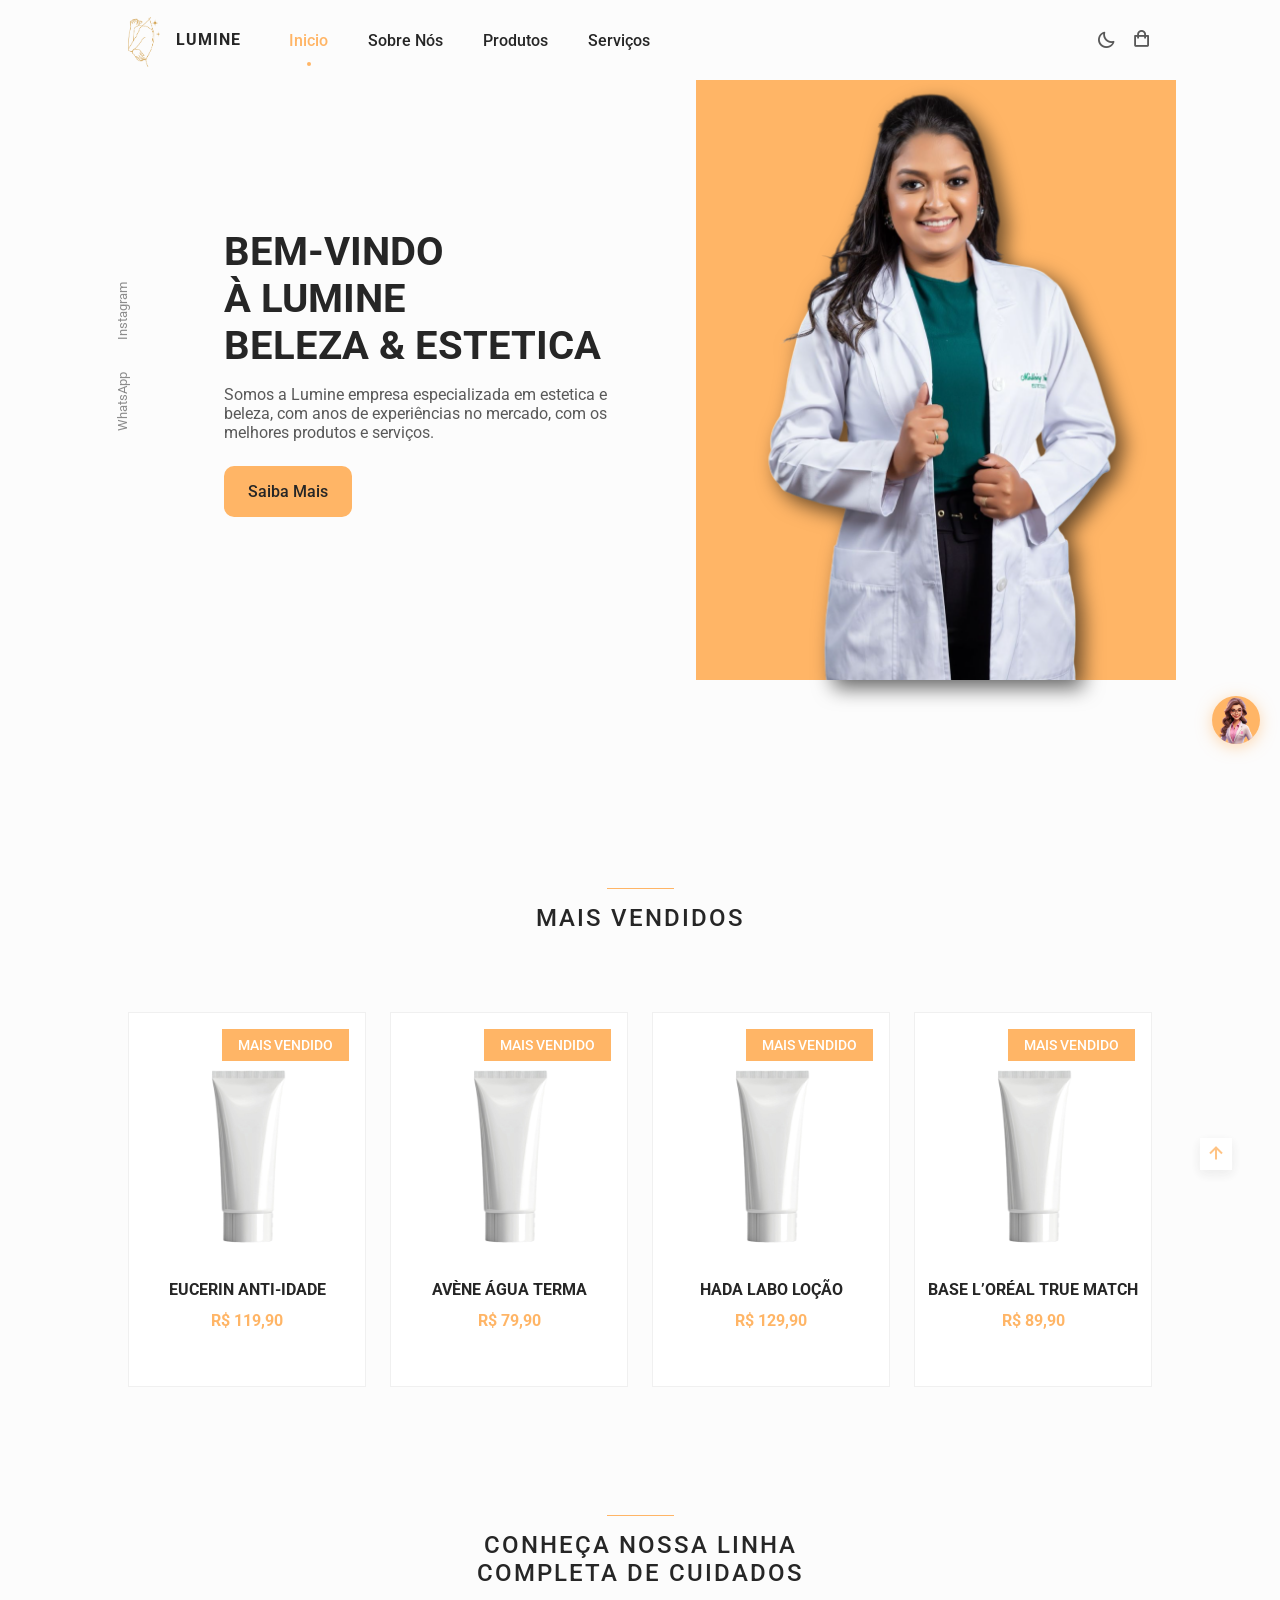
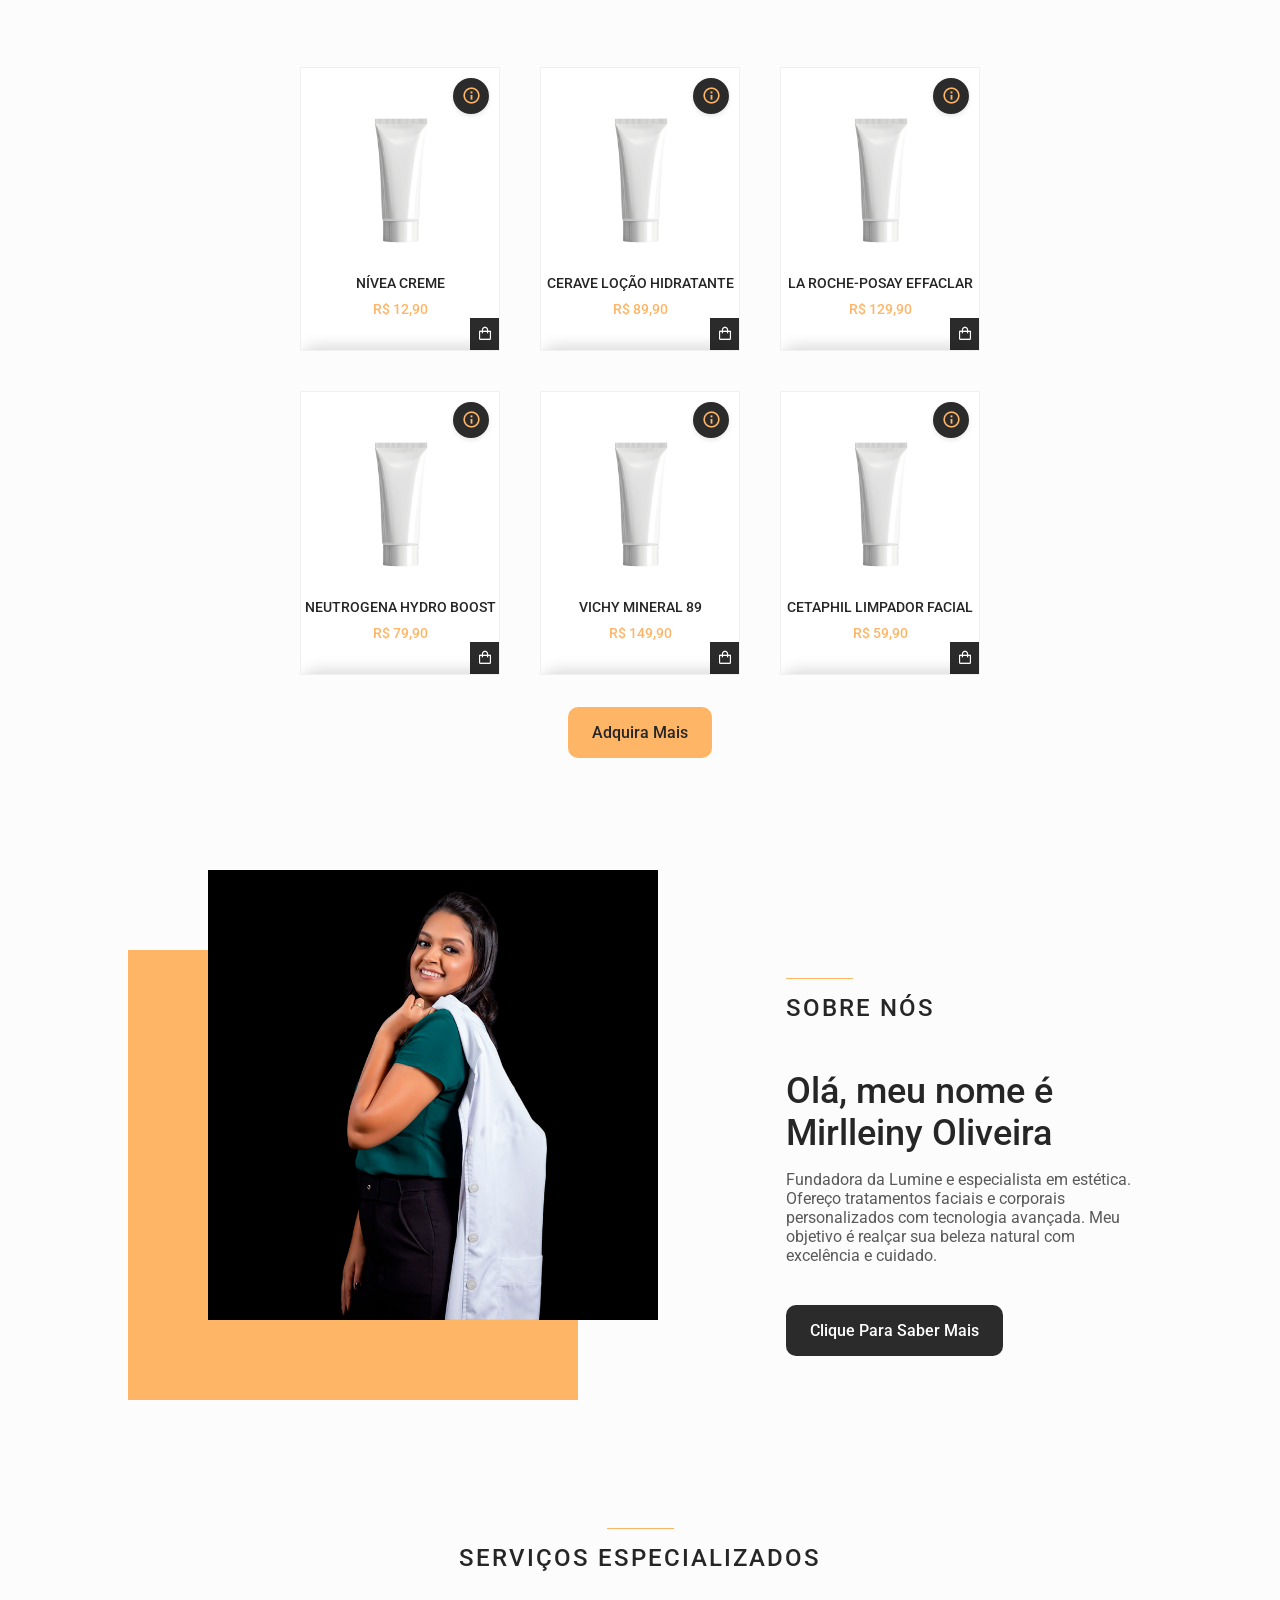
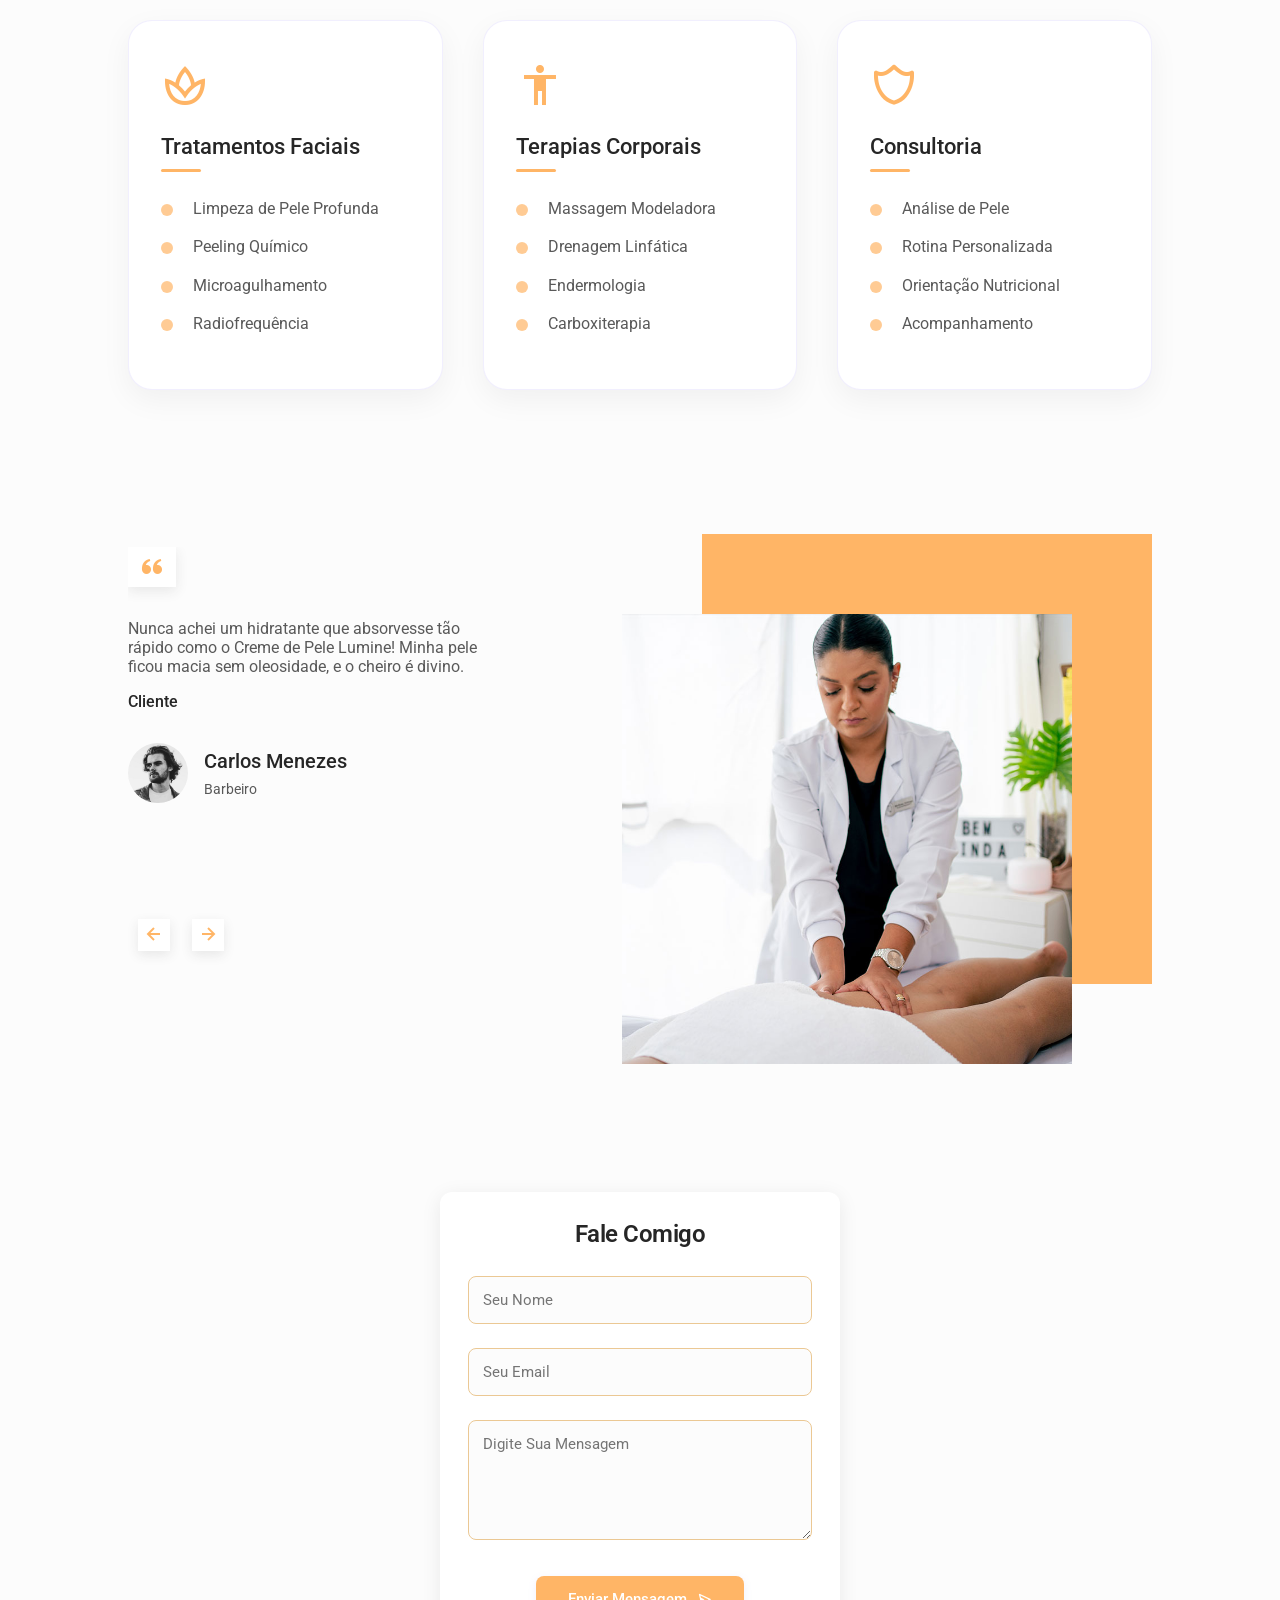
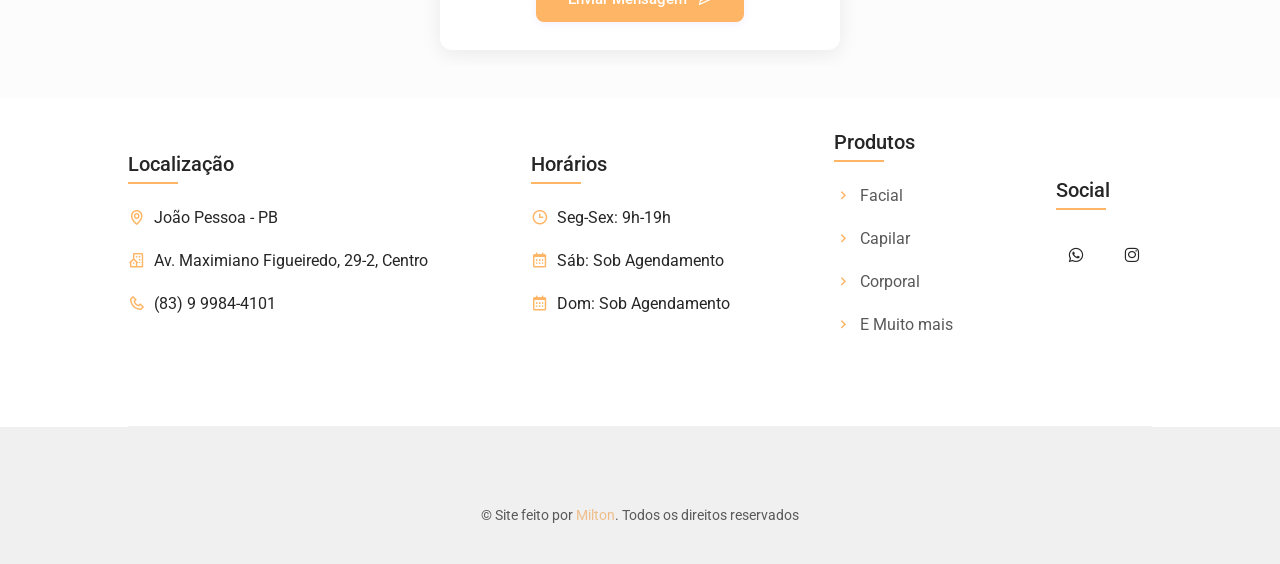
==== index.html @ 2a141986 "Adicionando a aba de serviços" ====
<!DOCTYPE html>
<html lang="pt-br">
  <head>
    <meta charset="UTF-8" />
    <meta name="viewport" content="width=device-width, initial-scale=1.0" />

    <!--=============== FAVICON ===============-->
    <link
      rel="shortcut icon"
      href="assets/img/Silhueta 03.png"
      type="image/x-icon"
    />

    <!--=============== BOXICONS ===============-->
    <link
      rel="stylesheet"
      href="https://cdn.jsdelivr.net/npm/boxicons@latest/css/boxicons.min.css"
    />

    <!--=============== SWIPER CSS ===============-->
    <link rel="stylesheet" href="assets/css/swiper-bundle.min.css" />

    <!--=============== CSS ===============-->
    <link rel="stylesheet" href="assets/css/styles.css" />

    <!-- Rodape -->
    <link rel="stylesheet" href="assets/css/rodape.css" />
    <link rel="shortcut icon" href="assets/img/Silhueta png 01.png" type="image/x-icon">

    <title>Lumine</title>
  </head>
  <body>
    <style>
      /* Estilo inicial para as seções - invisíveis */
      .section-fade {
        opacity: 0;
        transform: translateY(20px);
        transition: opacity 0.6s ease-out, transform 0.6s ease-out;
      }

      /* Classe que será adicionada quando a seção estiver visível */
      .section-visible {
        opacity: 1;
        transform: translateY(0);
      }
      /* Aumentando a imagem da nav bar */
      .nav__logo {
        display: flex;
        align-items: center;
        position: relative;
        z-index: 1;
      }

      .nav__logo-icon {
        height: 120%; /* Aumenta a altura relativa ao container */
        width: auto;
        max-height: 50px; /* Limite máximo */
        transition: all 0.3s ease;
        margin-right: 8px;
        transform: translateY(2px); /* Ajuste fino vertical */
      }

      /* Opcional: Efeito hover suave */
      .nav__logo:hover .nav__logo-icon {
        transform: translateY(2px) scale(1.1);
      }
    </style>
    <!--==================== HEADER ====================-->
    <header class="header" id="header">
      <nav class="nav container">
        <a href="index.html" class="nav__logo">
          <img
            src="./assets/img/Silhueta png 01.png"
            alt="Lumine"
            class="nav__logo-icon"
            onerror="this.style.display='none'"
          />
          <span>Lumine</span>
        </a>

        <div class="nav__menu" id="nav-menu">
          <ul class="nav__list">
            <li class="nav__item">
              <a href="#home" class="nav__link active-link">Inicio</a>
            </li>
            <li class="nav__item">
              <a href="#sobre" class="nav__link">Sobre Nós</a>
            </li>
            <li class="nav__item">
              <a href="produtos.html" class="nav__link">Produtos</a>
            </li>
            <li class="nav__item">
              <a href="servicos.html" class="nav__link">Serviços</a>
            </li>
          </ul>

          <div class="nav__close" id="nav-close">
            <i class="bx bx-x"></i>
          </div>
        </div>

        <div class="nav__btns">
          <!-- Theme change button -->
          <i class="bx bx-moon change-theme" id="theme-button"></i>

          <div class="nav__shop" id="cart-shop">
            <i class="bx bx-shopping-bag"></i>
          </div>

          <div class="nav__toggle" id="nav-toggle">
            <i class="bx bx-grid-alt"></i>
          </div>
        </div>
      </nav>
    </header>

    <!--==================== CART ====================-->
    <div class="cart" id="cart">
      <i class="bx bx-x cart__close" id="cart-close"></i>

      <h2 class="cart__title-center">Minha Sacola</h2>

      <div class="cart__container">
        <article class="cart__card">
          <div class="cart__box">
            <img src="assets/img/featured1.png" alt="" class="cart__img" />
          </div>

          <div class="cart__details">
            <h3 class="cart__title">Jazzmaster</h3>
            <span class="cart__price">R$ 1050</span>

            <div class="cart__amount">
              <div class="cart__amount-content">
                <span class="cart__amount-box">
                  <i class="bx bx-minus"></i>
                </span>

                <span class="cart__amount-number">1</span>

                <span class="cart__amount-box">
                  <i class="bx bx-plus"></i>
                </span>
              </div>

              <i class="bx bx-trash-alt cart__amount-trash"></i>
            </div>
          </div>
        </article>

        <article class="cart__card">
          <div class="cart__box">
            <img src="assets/img/featured3.png" alt="" class="cart__img" />
          </div>

          <div class="cart__details">
            <h3 class="cart__title">Rose Gold</h3>
            <span class="cart__price">R$ 850</span>

            <div class="cart__amount">
              <div class="cart__amount-content">
                <span class="cart__amount-box">
                  <i class="bx bx-minus"></i>
                </span>

                <span class="cart__amount-number">1</span>

                <span class="cart__amount-box">
                  <i class="bx bx-plus"></i>
                </span>
              </div>

              <i class="bx bx-trash-alt cart__amount-trash"></i>
            </div>
          </div>
        </article>

        <article class="cart__card">
          <div class="cart__box">
            <img src="assets/img/new1.png" alt="" class="cart__img" />
          </div>

          <div class="cart__details">
            <h3 class="cart__title">Longines Rose</h3>
            <span class="cart__price">R$ 980</span>

            <div class="cart__amount">
              <div class="cart__amount-content">
                <span class="cart__amount-box">
                  <i class="bx bx-minus"></i>
                </span>

                <span class="cart__amount-number">1</span>

                <span class="cart__amount-box">
                  <i class="bx bx-plus"></i>
                </span>
              </div>

              <i class="bx bx-trash-alt cart__amount-trash"></i>
            </div>
          </div>
        </article>
      </div>

      <div class="cart__prices">
        <span class="cart__prices-item">3 items</span>
        <span class="cart__prices-total">R$ 2880</span>
      </div>
    </div>

    <!--==================== MAIN ====================-->
    <main class="main">
      <!--==================== HOME ====================-->
      <section class="home section-fade" id="home">
        <div class="home__container container grid">
          <div class="home__img-bg">
            <img
              src="assets/img/Mirlleiny foto 01.png"
              alt=""
              class="home__img"
            />
          </div>

          <div class="home__social">
            <a
              href="https://www.facebook.com/"
              target="_blank"
              class="home__social-link"
            >
            </a>
            <a
              href="https://wa.me/5583999844101"
              target="_blank"
              class="home__social-link"
            >
              WhatsApp
            </a>
            <a
              href="https://www.instagram.com/_luminebe/"
              target="_blank"
              class="home__social-link"
            >
              Instagram
            </a>
          </div>

          <div class="home__data section-fade">
            <h1 class="home__title">
              BEM-VINDO <br />À LUMINE<br />BELEZA & ESTETICA
            </h1>
            <p class="home__description">
              Somos a Lumine empresa especializada em estetica e beleza, com
              anos de experiências no mercado, com os melhores produtos e
              serviços.
            </p>

            <div class="home__btns">
              <a href="sobre.html" class="button button--gray button--small">
                Saiba Mais
              </a>

              <!-- <button class="button home__button">ADD TO CART</button> -->
            </div>
          </div>
        </div>
      </section>

      <!--==================== FEATURED ====================-->
      <section class="new section container section-fade">
        <h2 class="section__title">Mais Vendidos <br /></h2>

        <div class="new__container">
          <div class="swiper new-swiper">
            <div class="swiper-wrapper">
              <article class="new__card swiper-slide">
                <span class="new__tag">Mais Vendido</span>

                <img src="assets/img/embalagem_1.png" alt="" class="new__img" />

                <div class="new__data">
                  <h3 class="new__title">Eucerin Anti-Idade</h3>
                  <span class="new__price">R$ 119,90</span>
                </div>

                <button class="button new__button">ADD À SACOLA</button>
              </article>

              <article class="new__card swiper-slide">
                <span class="new__tag">Mais Vendido</span>

                <img src="assets/img/embalagem_1.png" alt="" class="new__img" />

                <div class="new__data">
                  <h3 class="new__title">Avène Água Terma</h3>
                  <span class="new__price">R$ 79,90</span>
                </div>

                <button class="button new__button">ADD À SACOLA</button>
              </article>

              <article class="new__card swiper-slide">
                <span class="new__tag">Mais Vendido</span>

                <img src="assets/img/embalagem_1.png" alt="" class="new__img" />

                <div class="new__data">
                  <h3 class="new__title">Hada Labo Loção</h3>
                  <span class="new__price">R$ 129,90</span>
                </div>
                 
                <button class="button new__button">ADD À SACOLA</button>
              </article>

              <article class="new__card swiper-slide">
                <span class="new__tag">Mais Vendido</span>

                <img src="assets/img/embalagem_1.png" alt="" class="new__img" />

                <div class="new__data">
                  <h3 class="new__title">Base L’Oréal True Match</h3>
                  <span class="new__price">R$ 89,90</span>
                </div>

                <button class="button new__button">ADD À SACOLA</button>
              </article>

              <article class="new__card swiper-slide">
                <span class="new__tag">Mais Vendido</span>

                <img src="assets/img/embalagem_1.png" alt="" class="new__img" />

                <div class="new__data">
                  <h3 class="new__title">Batom MAC Matte Lipstick</h3>
                  <span class="new__price">R$ 129,90</span>
                </div>

                <button class="button new__button">ADD À SACOLA</button>
              </article>
            </div>
          </div>
        </div>
      </section>

      <!--==================== PRODUCTS ====================-->
      <section class="products section container" id="products">
        <h2 class="section__title section-fade">
          Conheça Nossa Linha <br />Completa de Cuidados
        </h2>

        <div class="products__container grid">
          <article class="products__card section-fade">
            <img
              src="assets/img/embalagem_1.png"
              alt=""
              class="products__img"
            />

            <h3 class="products__title">Nívea Creme</h3>
            <span class="products__price">R$ 12,90</span>

            <button class="products__button">
              <i class="bx bx-shopping-bag"></i>
            </button>
            <!-- Botão de Informações -->
            <button class="info-button" aria-label="Informações do produto">
              <i class="bx bx-info-circle"></i>
            </button>
            <div class="product-info">
              <p>
                <span class="composicao">COMPOSIÇÃO:</span> <br />
                Mix de preobióticos, Ácido hialurônico
              </p>
            </div>
            <!-- Fim Botão de informação -->
          </article>

          <article class="products__card section-fade">
            <img
              src="assets/img/embalagem_1.png"
              alt=""
              class="products__img"
            />

            <h3 class="products__title">CeraVe Loção Hidratante</h3>
            <span class="products__price">R$ 89,90</span>

            <button class="products__button">
              <i class="bx bx-shopping-bag"></i>
            </button>
            <!-- Botão de Informações -->
            <button class="info-button" aria-label="Informações do produto">
              <i class="bx bx-info-circle"></i>
            </button>
            <div class="product-info">
              <p>
                <span class="composicao">COMPOSIÇÃO:</span> <br />
                Mix de preobióticos, Ácido hialurônico
              </p>
            </div>
            <!-- Fim Botão de informação -->
          </article>

          <article class="products__card section-fade">
            <img
              src="assets/img/embalagem_1.png"
              alt=""
              class="products__img"
            />

            <h3 class="products__title">La Roche-Posay Effaclar</h3>
            <span class="products__price"> R$ 129,90</span>

            <button class="products__button">
              <i class="bx bx-shopping-bag"></i>
            </button>
            <!-- Botão de Informações -->
            <button class="info-button" aria-label="Informações do produto">
              <i class="bx bx-info-circle"></i>
            </button>
            <div class="product-info">
              <p>
                <span class="composicao">COMPOSIÇÃO:</span> <br />
                Mix de preobióticos, Ácido hialurônico
              </p>
            </div>
            <!-- Fim Botão de informação -->
          </article>

          <article class="products__card section-fade">
            <img
              src="assets/img/embalagem_1.png"
              alt=""
              class="products__img"
            />

            <h3 class="products__title">Neutrogena Hydro Boost</h3>
            <span class="products__price"> R$ 79,90</span>

            <button class="products__button">
              <i class="bx bx-shopping-bag"></i>
            </button>
            <!-- Botão de Informações -->
            <button class="info-button" aria-label="Informações do produto">
              <i class="bx bx-info-circle"></i>
            </button>
            <div class="product-info">
             <p>
                <span class="composicao">COMPOSIÇÃO:</span> <br />
                Mix de preobióticos, Ácido hialurônico
              </p>
            </div>
            <!-- Fim Botão de informação -->
          </article>

          <article class="products__card section-fade">
            <img
              src="assets/img/embalagem_1.png"
              alt=""
              class="products__img"
            />

            <h3 class="products__title">Vichy Mineral 89</h3>
            <span class="products__price">R$ 149,90</span>

            <button class="products__button">
              <i class="bx bx-shopping-bag"></i>
            </button>
            <!-- Botão de Informações -->
            <button class="info-button" aria-label="Informações do produto">
              <i class="bx bx-info-circle"></i>
            </button>
            <div class="product-info">
              <p>
                <span class="composicao">COMPOSIÇÃO:</span> <br />
                Mix de preobióticos, Ácido hialurônico
              </p>
            </div>
            <!-- Fim Botão de informação -->
          </article>

          <article class="products__card section-fade">
            <img
              src="assets/img/embalagem_1.png"
              alt=""
              class="products__img"
            />

            <h3 class="products__title">Cetaphil Limpador Facial</h3>
            <span class="products__price">R$ 59,90</span>

            <button class="products__button">
              <i class="bx bx-shopping-bag"></i>
            </button>
            <!-- Botão de Informações -->
            <button class="info-button" aria-label="Informações do produto">
              <i class="bx bx-info-circle"></i>
            </button>
            <div class="product-info">
              <p>
                <span class="composicao">COMPOSIÇÃO:</span> <br />
                Mix de preobióticos, Ácido hialurônico
              </p>
            </div>
            <!-- Fim Botão de informação -->
          </article>
        </div>
        <div class="compra_mais section-fade">
          <a href="produtos.html" class="button button--gray button--small">
            Adquira Mais
          </a>

          <!-- <button class="button home__button">ADD TO CART</button> -->
        </div>
      </section>
      <!--==================== STORY ====================-->
      <section class="story section container" id="sobre">
        <div class="story__container grid">
          <div class="story__data">
            <h2 class="section__title story__section-title section-fade">
              Sobre Nós
            </h2>

            <h1 class="story__title section-fade">
              Olá, meu nome é<br />
              Mirlleiny Oliveira
            </h1>

            <p class="story__description section-fade">
              Fundadora da Lumine e especialista em estética. Ofereço
              tratamentos faciais e corporais personalizados com tecnologia
              avançada. Meu objetivo é realçar sua beleza natural com excelência
              e cuidado.
            </p>

            <a href="sobre.html" class="button button--small section-fade"
              >Clique Para Saber Mais</a
            >
          </div>

          <div class="story__images section-fade">
            <img src="assets/img/Mir-foto3.jpg" alt="" class="story__img" />
            <div class="story__square"></div>
          </div>
        </div>
      </section>

      <!--==================== SERVIÇOS ====================-->
      <section class="services section container" id="new">
        <h2 class="section__title section-fade">Serviços Especializados</h2>

        <div class="services__container grid">
          <article class="services__card section-fade">
            <i class="bx bx-spa services__icon"></i>
            <h3 class="services__title">Tratamentos Faciais</h3>
            <ul class="services__list">
              <li>Limpeza de Pele Profunda</li>
              <li>Peeling Químico</li>
              <li>Microagulhamento</li>
              <li>Radiofrequência</li>
            </ul>
          </article>

          <article class="services__card section-fade">
            <i class="bx bx-body services__icon"></i>
            <h3 class="services__title">Terapias Corporais</h3>
            <ul class="services__list">
              <li>Massagem Modeladora</li>
              <li>Drenagem Linfática</li>
              <li>Endermologia</li>
              <li>Carboxiterapia</li>
            </ul>
          </article>

          <article class="services__card section-fade">
            <i class="bx bx-shield-alt-2 services__icon"></i>
            <h3 class="services__title">Consultoria</h3>
            <ul class="services__list">
              <li>Análise de Pele</li>
              <li>Rotina Personalizada</li>
              <li>Orientação Nutricional</li>
              <li>Acompanhamento</li>
            </ul>
          </article>
        </div>
      </section>

      <!--==================== TESTIMONIAL ====================-->
      <section class="testimonial section container">
        <div class="testimonial__container grid">
          <div class="swiper testimonial-swiper">
            <div class="swiper-wrapper">
              <div class="testimonial__card swiper-slide">
                <div class="testimonial__quote">
                  <i class="bx bxs-quote-alt-left section-fade"></i>
                </div>
                <p class="testimonial__description section-fade">
                  Nunca achei um hidratante que absorvesse tão rápido como o
                  Creme de Pele Lumine! Minha pele ficou macia sem oleosidade, e
                  o cheiro é divino.
                </p>
                <h3 class="testimonial__date section-fade">Cliente</h3>

                <div class="testimonial__perfil section-fade">
                  <img
                    src="assets/img/testimonial1.jpg"
                    alt=""
                    class="testimonial__perfil-img"
                  />

                  <div class="testimonial__perfil-data section-fade">
                    <span class="testimonial__perfil-name">Carlos Menezes</span>
                    <span class="testimonial__perfil-detail">Barbeiro</span>
                  </div>
                </div>
              </div>

              <div class="testimonial__card swiper-slide">
                <div class="testimonial__quote">
                  <i class="bx bxs-quote-alt-left"></i>
                </div>
                <p class="testimonial__description section-fade">
                  Comprei o Batom Matte Lumine e me surpreendi! Não resseca,
                  dura o dia todo e tem tons perfeitos para peles morenas como a
                  minha. A embalagem é linda, e o atendimento da loja online foi
                  super atencioso. Recomendo demais!
                </p>
                <h3 class="testimonial__date section-fade">Cliente</h3>

                <div class="testimonial__perfil">
                  <img
                    src="assets/img/testimonial2.jpg"
                    alt=""
                    class="testimonial__perfil-img section-fade"
                  />

                  <div class="testimonial__perfil-data section-fade">
                    <span class="testimonial__perfil-name">
                      Rafaela Albuquerque</span
                    >
                    <span class="testimonial__perfil-detail section-fade"
                      >Jornalista</span
                    >
                  </div>
                </div>
              </div>

              <div class="testimonial__card swiper-slide">
                <div class="testimonial__quote">
                  <i class="bx bxs-quote-alt-left section-fade"></i>
                </div>
                <p class="testimonial__description section-fade">
                  Sempre usei só sabonete comum até descobrir o Kit Skincare
                  Lumine para Homens. O gel de limpeza tirou a oleosidade sem
                  ressecar, e o hidratante é leve pra usar no dia a dia. Até
                  minha esposa elogiou como minha pele melhorou! Produto top e
                  entrega rápida – vou comprar de novo.
                </p>
                <h3 class="testimonial__date">Cliente</h3>

                <div class="testimonial__perfil">
                  <img
                    src="assets/img/testimonial3.jpg"
                    alt=""
                    class="testimonial__perfil-img section-fade"
                  />

                  <div class="testimonial__perfil-data section-fade">
                    <span class="testimonial__perfil-name"
                      >Marcos Oliveira</span
                    >
                    <span class="testimonial__perfil-detail section-fade"
                      >Personal Trainer</span
                    >
                  </div>
                </div>
              </div>
            </div>

            <div class="swiper-button-next">
              <i class="bx bx-right-arrow-alt"></i>
            </div>
            <div class="swiper-button-prev">
              <i class="bx bx-left-arrow-alt"></i>
            </div>
          </div>

          <div class="testimonial__images section-fade">
            <div class="testimonial__square"></div>
            <img
              src="assets/img/clientes.jpg"
              alt=""
              class="testimonial__img"
            />
          </div>
        </div>
      </section>

      <!-- Chat interativo Lumine -->
<div class="chatbot-container" id="chatbot">
  <div class="chatbot-header">
    <h3>Assistente Lumine</h3>
    <div class="chatbot-actions">
      <button class="clear-chat" onclick="clearChat()">🗑️</button>
      <button class="close-chat" onclick="toggleChat()">×</button>
    </div>
  </div>

  <div class="chatbot-messages" id="chat-messages">
    <div class="message bot" id="welcome-message">
      <img src="assets/img/avatar.png" alt="Bot" class="bot-avatar" />
      <p>
        Olá! Sou a Duda 😊, assistente virtual da Lumine. Estou aqui para
        te ajudar com:<br /><br />
        ● Produtos <br />
        ● Agendamentos <br />
        ● Dúvidas de Compras <br />
        ● Dicas de Cuidados <br /><br />
        Esolha uma das opções😊
      </p>
    </div>
  </div>

  <div class="chatbot-input">
    <input
      type="text"
      id="user-input"
      placeholder="Digite sua mensagem..."
    />
    <button onclick="sendMessage()">Enviar</button>
  </div>
</div>

<button class="chatbot-toggle" onclick="toggleChat()">
  <img src="assets/img/avatar.png" alt="Chat" />
</button>
      <!--==================== NEWSLETTER ====================-->
      <!--==================== CONTACT FORM ====================-->
      <!--==================== FORMULÁRIO SIMPLIFICADO ====================-->
      <section
        class="contact-form section container section-fade"
        id="contato-simples"
      >
        <div class="contact-form__container">
          <h2 class="contact-form__title">Fale Comigo</h2>

          <form
            action=""
            class="contact-form__form"
            onsubmit="enviarWhats(event)"
          >
            <div class="contact-form__field">
              <input
                type="text"
                placeholder="Seu Nome"
                class="contact-form__input"
                required
                id="nome"
              />
            </div>

            <div class="contact-form__field">
              <input
                type="email"
                placeholder="Seu Email"
                class="contact-form__input"
                required
                id="email"
              />
            </div>

            <div class="contact-form__field">
              <textarea
                placeholder="Digite Sua Mensagem"
                class="contact-form__textarea"
                rows="4"
                required
                id="mensagem"
              ></textarea>
            </div>

            <button type="submit" class="contact-form__button">
              Enviar Mensagem <i class="bx bx-send"></i>
            </button>
            <div class="loading-overlay" id="loadingOverlay">
              <div class="loading-spinner">
                <div class="spinner-circle"></div>
                <div class="spinner-circle"></div>
                <div class="spinner-circle"></div>
                <div class="spinner-circle"></div>
              </div>
              <p class="loading-text">Enviando mensagem...</p>
            </div>
          </form>
        </div>
      </section>
    </main>

    <!--==================== FOOTER ====================-->
    <footer class="footer section">
      <div class="footer__container container grid">
        <div class="footer__content">
          <h3 class="footer__title">Localização</h3>
          <ul class="footer__list">
            <li><i class="bx bx-map"></i> João Pessoa - PB</li>
            <li>
              <i class="bx bx-building-house"></i> Av. Maximiano Figueiredo,
              29-2, Centro
            </li>
            <li><i class="bx bx-phone"></i> (83) 9 9984-4101</li>
          </ul>
        </div>

        <div class="footer__content">
          <h3 class="footer__title">Horários</h3>
          <ul class="footer__links">
            <li><i class="bx bx-time"></i> Seg-Sex: 9h-19h</li>
            <li><i class="bx bx-calendar"></i> Sáb: Sob Agendamento</li>
            <li><i class="bx bx-calendar"></i> Dom: Sob Agendamento</li>
          </ul>
        </div>

        <div class="footer__content">
          <h3 class="footer__title">Produtos</h3>
          <ul class="footer__links">
            <li>
              <a href="#" class="footer__link"
                ><i class="bx bx-chevron-right"></i> Facial</a
              >
            </li>
            <li>
              <a href="#" class="footer__link"
                ><i class="bx bx-chevron-right"></i> Capilar</a
              >
            </li>
            <li>
              <a href="#" class="footer__link"
                ><i class="bx bx-chevron-right"></i> Corporal</a
              >
            </li>
            <li>
              <a href="#" class="footer__link"
                ><i class="bx bx-chevron-right"></i> E Muito mais</a
              >
            </li>
          </ul>
        </div>

        <div class="footer__content">
          <h3 class="footer__title">Social</h3>
          <ul class="footer__social">
            <li>
              <a
                href="https://wa.me/5583999844101"
                target="_blank"
                class="footer__social-link"
                aria-label="WhatsApp"
              >
                <i class="bx bxl-whatsapp"></i>
              </a>
            </li>
            <li>
              <a
                href="https://www.instagram.com/_luminebe/"
                target="_blank"
                class="footer__social-link"
                aria-label="Instagram"
              >
                <i class="bx bxl-instagram"></i>
              </a>
            </li>
          </ul>
        </div>
      </div>

      <div class="footer__bottom">
        <span class="footer__copy"
          >&#169; <span id="current-year"></span> Site feito por
          <a
            href="https://wa.me/5583986035776"
            target="_blank"
            style="color: hsl(31, 76%, 74%)"
            >Milton</a
          >. Todos os direitos reservados</span
        >
      </div>
    </footer>

    <!--=============== SCROLL UP ===============-->
    <a href="#" class="scrollup" id="scroll-up">
      <i class="bx bx-up-arrow-alt scrollup__icon"></i>
    </a>

    <!--=============== SWIPER JS ===============-->
    <script src="assets/js/swiper-bundle.min.js"></script>

    <!--=============== MAIN JS ===============-->
    <script src="assets/js/main.js"></script>

    <script>
      // Carrinho de Compras - Funcionalidades
      document.addEventListener("DOMContentLoaded", function () {
        // Variáveis do carrinho - Agora carrega do localStorage
        let cart = JSON.parse(localStorage.getItem("cart")) || [];
        const cartContainer = document.querySelector(".cart__container");
        const cartTotalItems = document.querySelector(".cart__prices-item");
        const cartTotalPrice = document.querySelector(".cart__prices-total");
        const cartShop = document.getElementById("cart-shop");
        const cartClose = document.getElementById("cart-close");
        const cartElement = document.getElementById("cart");

        // Função para salvar o carrinho no localStorage
        function saveCart() {
          localStorage.setItem("cart", JSON.stringify(cart));
        }

        // Abrir/Fechar carrinho
        cartShop.addEventListener("click", () => {
          cartElement.classList.add("show-cart");
          updateCart();
        });

        cartClose.addEventListener("click", () => {
          cartElement.classList.remove("show-cart");
        });

        // Adicionar produto ao carrinho
        function addToCart(name, price, img) {
          const existingItem = cart.find((item) => item.name === name);

          if (existingItem) {
            existingItem.quantity += 1;
          } else {
            cart.push({
              name: name,
              price: price,
              img: img,
              quantity: 1,
            });
          }

          saveCart(); // Salva no localStorage
          updateCart();
        }

        // Remover produto do carrinho
        function removeFromCart(name) {
          cart = cart.filter((item) => item.name !== name);
          saveCart(); // Salva no localStorage
          updateCart();
        }

        // Atualizar quantidade
        function updateQuantity(name, newQuantity) {
          const item = cart.find((item) => item.name === name);
          if (item) {
            item.quantity = Math.max(1, newQuantity);
            saveCart(); // Salva no localStorage
            updateCart();
          }
        }

        // Atualizar visualização do carrinho
        function updateCart() {
          // Limpar carrinho
          cartContainer.innerHTML = "";

          let totalItems = 0;
          let totalPrice = 0;

          // Adicionar itens ao carrinho
          cart.forEach((item) => {
            totalItems += item.quantity;
            totalPrice += item.price * item.quantity;

            const cartItem = document.createElement("article");
            cartItem.classList.add("cart__card");

            cartItem.innerHTML = `
                <div class="cart__box">
                    <img src="${item.img}" alt="${item.name}" class="cart__img">
                </div>
                
                <div class="cart__details">
                    <h3 class="cart__title">${item.name}</h3>
                    <span class="cart__price">R$ ${item.price
                      .toFixed(2)
                      .replace(".", ",")}</span>
                    
                    <div class="cart__amount">
                        <div class="cart__amount-content">
                            <span class="cart__amount-box minus" data-name="${
                              item.name
                            }">
                                <i class='bx bx-minus'></i>
                            </span>
                            
                            <span class="cart__amount-number">${
                              item.quantity
                            }</span>
                            
                            <span class="cart__amount-box plus" data-name="${
                              item.name
                            }">
                                <i class='bx bx-plus'></i>
                            </span>
                        </div>
                        
                        <i class='bx bx-trash-alt cart__amount-trash' data-name="${
                          item.name
                        }"></i>
                    </div>
                </div>
            `;

            cartContainer.appendChild(cartItem);
          });

          // Atualizar totais
          cartTotalItems.textContent = `${totalItems} ${
            totalItems === 1 ? "item" : "items"
          }`;
          cartTotalPrice.textContent = `R$ ${totalPrice
            .toFixed(2)
            .replace(".", ",")}`;

          // Adicionar botão finalizar compra se houver itens
          if (cart.length > 0) {
            const checkoutBtn = document.createElement("button");
            checkoutBtn.classList.add("button", "cart__checkout");
            checkoutBtn.textContent = "Finalizar Compra";
            checkoutBtn.addEventListener("click", checkout);

            if (!document.querySelector(".cart__checkout")) {
              cartContainer.parentNode.insertBefore(
                checkoutBtn,
                cartContainer.nextElementSibling
              );
            }
          } else {
            const existingCheckoutBtn =
              document.querySelector(".cart__checkout");
            if (existingCheckoutBtn) {
              existingCheckoutBtn.remove();
            }
          }

          // Adicionar eventos aos botões
          addCartEvents();
        }

        // Adicionar eventos aos botões do carrinho
        function addCartEvents() {
          // Botões de quantidade
          document.querySelectorAll(".minus").forEach((btn) => {
            btn.addEventListener("click", function () {
              const name = this.getAttribute("data-name");
              const item = cart.find((item) => item.name === name);
              if (item && item.quantity > 1) {
                updateQuantity(name, item.quantity - 1);
              }
            });
          });

          document.querySelectorAll(".plus").forEach((btn) => {
            btn.addEventListener("click", function () {
              const name = this.getAttribute("data-name");
              const item = cart.find((item) => item.name === name);
              if (item) {
                updateQuantity(name, item.quantity + 1);
              }
            });
          });

          // Botões de remover
          document.querySelectorAll(".cart__amount-trash").forEach((btn) => {
            btn.addEventListener("click", function () {
              const name = this.getAttribute("data-name");
              removeFromCart(name);
            });
          });
        }

        // Finalizar compra - WhatsApp
        // Finalizar compra - WhatsApp ANIMAÇÃO
        function checkout() {
          // Criar overlay e container da animação
          const overlay = document.createElement("div");
          overlay.style.position = "fixed";
          overlay.style.top = "0";
          overlay.style.left = "0";
          overlay.style.width = "100%";
          overlay.style.height = "100%";
          overlay.style.backgroundColor = "var(--body-color)";
          overlay.style.display = "flex";
          overlay.style.justifyContent = "center";
          overlay.style.alignItems = "center";
          overlay.style.zIndex = "9999";
          overlay.style.flexDirection = "column";
          overlay.style.fontFamily = "'Poppins', sans-serif";

          // Container principal da animação
          const animationContainer = document.createElement("div");
          animationContainer.style.position = "relative";
          animationContainer.style.width = "200px";
          animationContainer.style.height = "250px";
          animationContainer.style.display = "flex";
          animationContainer.style.flexDirection = "column";
          animationContainer.style.alignItems = "center";

          // Sacola minimalista
          const bag = document.createElement("div");
          bag.style.width = "120px";
          bag.style.height = "160px";
          bag.style.backgroundColor = "transparent";
          bag.style.border = "2px solid var(--border-color)";
          bag.style.borderRadius = "4px 4px 20px 20px";
          bag.style.position = "relative";
          bag.style.overflow = "hidden";

          // Detalhe superior da sacola (alça)
          const bagTop = document.createElement("div");
          bagTop.style.width = "140px";
          bagTop.style.height = "20px";
          bagTop.style.backgroundColor = "transparent";
          bagTop.style.border = "2px solid var(--border-color)";
          bagTop.style.borderBottom = "none";
          bagTop.style.borderRadius = "20px 20px 0 0";
          bagTop.style.position = "absolute";
          bagTop.style.top = "-10px";
          bagTop.style.left = "50%";
          bagTop.style.transform = "translateX(-50%)";

          // Efeito de preenchimento sutil
          const filling = document.createElement("div");
          filling.style.width = "100%";
          filling.style.height = "0%";
          filling.style.background = "var(--first-color)";
          filling.style.position = "absolute";
          filling.style.bottom = "0";
          filling.style.transition = "height 2s cubic-bezier(0.19, 1, 0.22, 1)";
          filling.style.opacity = "0.7";

          // Linhas de detalhe na sacola
          for (let i = 1; i <= 3; i++) {
            const line = document.createElement("div");
            line.style.width = "100%";
            line.style.height = "1px";
            line.style.backgroundColor = "var(--border-color)";
            line.style.position = "absolute";
            line.style.top = `${i * 25}%`;
            line.style.opacity = "0.3";
            bag.appendChild(line);
          }

          // Texto de status
          const text = document.createElement("p");
          text.textContent = "Finalizando seu pedido";
          text.style.color = "var(--text-color)";
          text.style.fontSize = "0.9rem";
          text.style.marginTop = "25px";
          text.style.letterSpacing = "1px";
          text.style.opacity = "0";
          text.style.transition = "opacity 0.8s ease";

          // Pontos animados
          const dots = document.createElement("div");
          dots.innerHTML = "<span>.</span><span>.</span><span>.</span>";
          dots.style.color = "var(--first-color)";
          dots.style.fontSize = "1.2rem";
          dots.style.marginTop = "10px";
          dots.style.opacity = "0";

          // Adicionando elementos
          bag.appendChild(bagTop);
          bag.appendChild(filling);
          animationContainer.appendChild(bag);
          animationContainer.appendChild(text);
          animationContainer.appendChild(dots);
          overlay.appendChild(animationContainer);
          document.body.appendChild(overlay);

          // Animação dos pontos
          const style = document.createElement("style");
          style.innerHTML = `
            @keyframes blink {
                0%, 100% { opacity: 0.2; }
                50% { opacity: 1; }
            }
            #checkout-dots span {
                animation: blink 1.4s infinite;
            }
            #checkout-dots span:nth-child(1) { animation-delay: 0s; }
            #checkout-dots span:nth-child(2) { animation-delay: 0.2s; }
            #checkout-dots span:nth-child(3) { animation-delay: 0.4s; }
        `;
          dots.id = "checkout-dots";
          document.head.appendChild(style);

          // Iniciar animação
          setTimeout(() => {
            // Mostrar texto e pontos
            text.style.opacity = "1";
            dots.style.opacity = "1";

            // Preencher a sacola
            filling.style.height = "100%";

            // Mudar texto ao finalizar
            setTimeout(() => {
              text.textContent = "Pedido confirmado";
              text.style.color = "var(--first-color)";

              // Adicionar checkmark sutil
              const checkmark = document.createElement("div");
              checkmark.style.width = "30px";
              checkmark.style.height = "30px";
              checkmark.style.borderLeft = "2px solid var(--first-color)";
              checkmark.style.borderBottom = "2px solid var(--first-color)";
              checkmark.style.position = "absolute";
              checkmark.style.top = "50%";
              checkmark.style.left = "50%";
              checkmark.style.transform =
                "translate(-50%, -75%) rotate(-45deg)";
              checkmark.style.opacity = "0";
              checkmark.style.transition = "opacity 0.8s";
              bag.appendChild(checkmark);

              setTimeout(() => {
                checkmark.style.opacity = "1";
              }, 300);
            }, 1800);
          }, 300);

          // Após animação, redirecionar para WhatsApp
          setTimeout(() => {
            let message = "Olá, gostaria de comprar os seguintes itens:\n\n";

            cart.forEach((item) => {
              message += `- ${item.name} (${item.quantity}x): R$ ${(
                item.price * item.quantity
              )
                .toFixed(2)
                .replace(".", ",")}\n`;
            });

            message += `\nTotal: R$ ${cart
              .reduce((total, item) => total + item.price * item.quantity, 0)
              .toFixed(2)
              .replace(".", ",")}`;

            // Codificar a mensagem para URL
            const encodedMessage = encodeURIComponent(message);

            // Remover overlay
            overlay.remove();
            style.remove();

            // Abrir WhatsApp
            window.location.href = `https://wa.me/5583999844101?text=${encodedMessage}`;

            // Limpar carrinho após finalizar
            cart = [];
            saveCart();
            updateCart();
          }, 4500); // Tempo total da animação
        }
        // FINAL DA ANIMAÇÃO DA SACOLA
        // Adicionar eventos aos botões "Add to Cart"
        document
          .querySelectorAll(
            ".featured__button, .new__button, .products__button, .home__button"
          )
          .forEach((button) => {
            button.addEventListener("click", function () {
              // Encontrar os dados do produto
              const card = this.closest(
                ".featured__card, .new__card, .products__card, .home__container"
              );
              let name, price, img;

              if (
                card.classList.contains("featured__card") ||
                card.classList.contains("new__card")
              ) {
                name = card.querySelector(
                  ".featured__title, .new__title"
                ).textContent;
                price = parseFloat(
                  card
                    .querySelector(".featured__price, .new__price")
                    .textContent.replace("R$", "")
                    .replace(".", "")
                    .replace(",", ".")
                );
                img = card.querySelector(".featured__img, .new__img").src;
              } else if (card.classList.contains("products__card")) {
                name = card.querySelector(".products__title").textContent;
                price = parseFloat(
                  card
                    .querySelector(".products__price")
                    .textContent.replace("R$", "")
                    .replace(".", "")
                    .replace(",", ".")
                );
                img = card.querySelector(".products__img").src;
              } else if (card.classList.contains("home__container")) {
                name = "NEW WATCH COLLECTIONS B720";
                price = parseFloat(
                  document
                    .querySelector(".home__price")
                    .textContent.replace("R$", "")
                    .replace(".", "")
                    .replace(",", ".")
                );
                img = document.querySelector(".home__img").src;
              }

              addToCart(name, price, img);
              cartElement.classList.add("show-cart");
            });
          });

        // Inicializar carrinho (agora carrega do localStorage)
        updateCart();
      });
    </script>
    <script src="assets/js/botao.js"></script>
    <!-- Efeitos 3d card -->
    <script>
      document.querySelectorAll(".products__card").forEach((card) => {
        const infoButton = card.querySelector(".info-button");
        const infoBox = card.querySelector(".product-info");

        infoButton.addEventListener("click", () => {
          card.classList.toggle("show-info");
        });
      });
    </script>
    <script src="assets/js/formulario.js"></script>
    <!-- metodo de rolagem da pagina -->
    <script>
      document.addEventListener("DOMContentLoaded", function () {
        const observer = new IntersectionObserver(
          (entries) => {
            entries.forEach((entry) => {
              // Só ativa quando 50% da seção estiver visível
              if (entry.intersectionRatio >= 0.6) {
                entry.target.classList.add("section-visible");
              }
            });
          },
          {
            threshold: [0, 0.1, 0.2, 0.3, 0.4, 0.5, 0.6, 0.7, 0.8, 0.9, 1], // Pontos de verificação
          }
        );

        document.querySelectorAll(".section-fade").forEach((section) => {
          observer.observe(section);
        });
      });
    </script>
    <script src="assistente.js"></script>
    <!-- efeito de enviar -->
     <script>
      document.querySelector('.contact-form__form').addEventListener('submit', function(e) {
  e.preventDefault();
  const submitButton = this.querySelector('.contact-form__button');
  
  // Mostrar estado de "enviando"
  submitButton.classList.add('sending');
  
  // Simular envio (substitua por sua lógica real de envio)
  setTimeout(() => {
    submitButton.classList.remove('sending');
    submitButton.classList.add('success');
    submitButton.textContent = 'Enviado com sucesso';
    
    // Reset após 3 segundos
    setTimeout(() => {
      submitButton.classList.remove('success');
      submitButton.textContent = 'Enviar';
      this.reset();
    }, 3000);
  }, 1500);
});
     </script>
  </body>
</html>
---- assets/css/styles.css ----
/*=============== GOOGLE FONTS ===============*/
@import url("https://fonts.googleapis.com/css2?family=Roboto:wght@400;500;700&display=swap");

/*=============== VARIABLES CSS ===============*/
:root {
  --header-height: 3.5rem;

  /*========== Colors ==========*/
  --first-color: hsl(31, 100%, 70%);
  --button-color: hsl(0, 0%, 17%);
  --button-color-alt: hsl(0, 0%, 21%);
  --title-color: hsl(0, 0%, 15%);
  --text-color: hsl(0, 0%, 35%);
  --text-color-light: hsl(0, 0%, 55%);
  --body-color: hsl(0, 0%, 99%);
  --container-color: #fff;
  --border-color: hsl(0, 0%, 94%);

  /*========== Font and typography ==========*/
  --body-font: "Roboto", sans-serif;
  --biggest-font-size: 2rem;
  --h1-font-size: 1.5rem;
  --h2-font-size: 1.25rem;
  --h3-font-size: 1rem;
  --normal-font-size: 0.938rem;
  --small-font-size: 0.813rem;
  --smaller-font-size: 0.75rem;

  /*========== Font weight ==========*/
  --font-medium: 500;
  --font-bold: 700;

  /*========== Margenes Bottom ==========*/
  --mb-0-5: 0.5rem;
  --mb-0-75: 0.75rem;
  --mb-1: 1rem;
  --mb-1-5: 1.5rem;
  --mb-2: 2rem;
  --mb-2-5: 2.5rem;
  --mb-3: 3rem;

  /*========== z index ==========*/
  --z-tooltip: 10;
  --z-fixed: 100;
}

@media screen and (min-width: 968px) {
  :root {
    --biggest-font-size: 2.5rem;
    --h1-font-size: 2.25rem;
    --h2-font-size: 1.5rem;
    --h3-font-size: 1.25rem;
    --normal-font-size: 1rem;
    --small-font-size: 0.875rem;
    --smaller-font-size: 0.813rem;
  }
}

/*=============== BASE ===============*/
* {
  box-sizing: border-box;
  padding: 0;
  margin: 0;
}
/* Incio Efeito body */
.products__card {
  position: relative; /* Importante para posicionar os elementos absolutos */
  overflow: hidden; /* Mantém tudo contido no card */
  padding-bottom: 50px; /* Espaço para os botões */
  transition: height 0.3s ease; /* Suaviza a expansão */
}
/* fim Efeito body */

html {
  scroll-behavior: smooth;
}

body,
button,
input {
  font-family: var(--body-font);
  font-size: var(--normal-font-size);
}

body {
  margin: 0;
  background-color: var(--body-color);
  color: var(--text-color);
  /*For animation dark mode*/
  transition: 0.4s;
}

h1,
h2,
h3,
h4 {
  color: var(--title-color);
  font-weight: var(--font-medium);
}

ul {
  list-style: none;
}

a {
  text-decoration: none;
}

img {
  max-width: 100%;
  height: auto;
}

button {
  cursor: pointer;
  border: none;
  outline: none;
}

/*=============== THEME ===============*/
/*========== Variables Dark theme ==========*/
body.dark-theme {
  --first-color: hsl(31, 76%, 74%);
  --button-color: hsl(0, 0%, 24%);
  --button-color-alt: hsl(0, 0%, 28%);
  --title-color: hsl(0, 0%, 95%);
  --text-color: hsl(0, 0%, 75%);
  --body-color: hsl(0, 0%, 12%);
  --container-color: hsl(0, 0%, 16%);
  --border-color: hsl(0, 0%, 20%);
}

/*========== Button Dark/Light ==========*/
.change-theme {
  color: var(--title-color);
  font-size: 1.25rem;
  cursor: pointer;
}

/*========== 
    Color changes in some parts of 
    the website, in dark theme 
==========*/
.dark-theme .change-theme,
.dark-theme .nav__toggle,
.dark-theme .nav__shop,
.dark-theme .button--gray {
  color: hsl(0, 0%, 15%);
}

.dark-theme .scroll-header {
  box-shadow: 0 1px 4px hsla(0, 0%, 4%, 0.3);
}

.scroll-header .change-theme,
.scroll-header .nav__toggle,
.scroll-header .nav__shop {
  color: var(--title-color);
}

.dark-theme::-webkit-scrollbar {
  background: hsl(0, 0%, 30%);
}

/*=============== REUSABLE CSS CLASSES ===============*/
.container {
  max-width: 1024px;
  margin-left: var(--mb-1-5);
  margin-right: var(--mb-1-5);
}

.grid {
  display: grid;
}

.main {
  overflow: hidden;
}

.section {
  padding: 6.5rem 0 1rem;
}

.section__title {
  position: relative;
  font-size: var(--h3-font-size);
  margin-bottom: var(--mb-3);
  text-transform: uppercase;
  letter-spacing: 2px;
  text-align: center;
}

.section__title::before {
  content: "";
  position: absolute;
  top: -1rem;
  left: 0;
  right: 0;
  margin: 0 auto;
  width: 67px;
  height: 1px;
  background-color: var(--first-color);
}

/*=============== HEADER & NAV ===============*/
.header {
  width: 100%;
  background: transparent;
  position: fixed;
  top: 0;
  left: 0;
  z-index: var(--z-fixed);
  /*For animation dark mode*/
  transition: 0.4s;
}

.nav {
  height: var(--header-height);
  display: flex;
  justify-content: space-between;
  align-items: center;
}

.nav__logo,
.nav__toggle,
.nav__shop,
.nav__close {
  color: var(--title-color);
}

.nav__logo {
  text-transform: uppercase;
  font-weight: var(--font-bold);
  letter-spacing: 1px;
  display: inline-flex;
  align-items: center;
  column-gap: 0.25rem;
}

.nav__logo-icon {
  font-size: 1.25rem;
}

.nav__btns {
  display: flex;
  align-items: center;
  column-gap: 1rem;
}

.nav__toggle,
.nav__shop {
  font-size: 1.25rem;
  cursor: pointer;
}

@media screen and (max-width: 767px) {
  .nav__menu {
    position: fixed;
    background-color: var(--body-color);
    top: 0;
    right: -100%;
    width: 100%;
    height: 100%;
    padding: 6rem 2rem 3.5rem;
    transition: 0.3s;
  }
}

.nav__list {
  display: flex;
  flex-direction: column;
  align-items: center;
  row-gap: 2rem;
}

.nav__link {
  color: var(--title-color);
  font-weight: var(--font-medium);
  text-transform: uppercase;
  font-size: var(--h2-font-size);
  transition: 0.3s;
}
.nav__linke {
  color: var(--title-color);
  font-weight: var(--font-bold);
}

.nav__link:hover {
  color: var(--first-color);
}
/* EFEITOS PARA OS LINKS DO MENU */
.nav__link {
  color: var(--title-color);
  font-weight: var(--font-medium);
  text-transform: uppercase;
  font-size: var(--h2-font-size);
  transition: all 0.4s cubic-bezier(0.165, 0.84, 0.44, 1);
  position: relative;
  padding: 0.5rem 0;
}

/* 1. Efeito de sublinhado delicado */
.nav__link::before {
  content: "";
  position: absolute;
  width: 0;
  height: 1px;
  bottom: 0;
  left: 50%;
  transform: translateX(-50%);
  background-color: var(--first-color);
  transition: all 0.4s ease;
  opacity: 0;
}

.nav__link:hover::before {
  width: 100%;
  opacity: 1;
}

/* 2. Efeito de brilho suave no dark mode */
.dark-theme .nav__link:hover {
  text-shadow: 0 0 8px rgba(var(--first-color-rgb), 0.4);
}

/* 3. Transformação sutil do texto */
.nav__link:hover {
  color: var(--first-color);
  transform: translateY(-2px);
}

/* 4. Efeito de "respiração" para o item ativo */
.active-link {
  position: relative;
}

.active-link::after {
  content: "";
  position: absolute;
  width: 4px;
  height: 4px;
  border-radius: 50%;
  background-color: var(--first-color);
  bottom: -8px;
  left: 50%;
  transform: translateX(-50%);
  animation: breath 2s infinite ease-in-out;
}

@keyframes breath {
  0%,
  100% {
    opacity: 0.5;
    transform: translateX(-50%) scale(0.8);
  }
  50% {
    opacity: 1;
    transform: translateX(-50%) scale(1.2);
  }
}

/* 5. Efeito de desfoque suave nos outros links ao passar o mouse */
@media screen and (min-width: 768px) {
  .nav__list:hover .nav__link:not(:hover) {
    opacity: 0.6;
    filter: blur(1px);
    transition: all 0.3s ease;
  }
}

/* Versão mobile - efeito mais discreto */
@media screen and (max-width: 767px) {
  .nav__link {
    font-size: 1.2rem;
    padding: 0.8rem 0;
  }

  .nav__link:hover {
    transform: translateX(5px);
  }

  .active-link::after {
    left: -10px;
    top: 50%;
    transform: translateY(-50%);
    bottom: auto;
  }
}

.nav__close {
  font-size: 2rem;
  position: absolute;
  top: 0.9rem;
  right: 1.25rem;
  cursor: pointer;
}

/* Show menu */
.show-menu {
  right: 0;
}

/* Change background header */
.scroll-header {
  background-color: var(--body-color);
  box-shadow: 0 1px 4px hsla(0, 4%, 15%, 0.1);
}

/* Active link */
.active-link {
  color: var(--first-color);
}

/*=============== HOME ===============*/
.home__container {
  position: relative;
  row-gap: 2.5rem;
}

.home__img {
  width: 240px;
  filter: drop-shadow(8px 8px 10px rgba(0, 0, 0, 0.6));
}

.home__img-bg {
  background-color: var(--first-color);
  width: 258px;
  height: 430px;
  /* padding-bottom: 1rem; */
  display: flex;
  justify-content: center;
  align-items: flex-end;
  justify-self: flex-end;
  transform: translateX(1.5rem);
}

.home__social {
  position: absolute;
  top: 35%;
  left: -5rem;
  transform: rotate(-90deg);
  display: flex;
  column-gap: 1rem;
}

.home__social-link {
  font-size: var(--smaller-font-size);
  color: var(--text-color-light);
  transition: 0.3s;
}

.home__social-link:hover {
  color: var(--title-color);
}

.home__title {
  font-size: var(--biggest-font-size);
  font-weight: var(--font-bold);
  margin-bottom: var(--mb-1);
}

.home__description {
  margin-bottom: var(--mb-1-5);
}

.home__price {
  display: inline-block;
  font-size: var(--h2-font-size);
  font-weight: var(--font-medium);
  color: var(--first-color);
  margin-bottom: var(--mb-3);
}

.home__btns {
  display: flex;
  align-items: center;
}

.home__button {
  box-shadow: 0 12px 24px hsla(0, 0%, 10%, 0.2);
}

/*=============== BUTTONS ===============*/
.button {
  display: inline-block;
  background-color: var(--button-color);
  color: #fff;
  padding: 1.25rem 2rem;
  font-weight: var(--font-medium);
  transition: 0.3s;
}

.button:hover {
  background-color: var(--button-color-alt);
}

.button--gray {
  background-color: hsl(31, 100%, 70%);
  color: var(--title-color);
}

.button--gray:hover {
  background-color: hsl(0, 0%, 63%);
}

.button--small {
  padding: 1rem 1.5rem;
  border-radius: 10px;
}

/*=============== FEATURED ===============*/
.featured__container {
  row-gap: 2.5rem;
}

.featured__card {
  position: relative;
  text-align: center;
  background-color: var(--container-color);
  padding-top: 2rem;
  border: 1px solid var(--border-color);
  overflow-y: hidden;
  transition: 0.3s;
}

.featured__tag {
  background-color: var(--first-color);
  padding: 0.5rem 1rem;
  color: #fff;
  text-transform: uppercase;
  font-size: var(--small-font-size);
  font-weight: var(--font-medium);
  position: absolute;
  transform: rotate(-90deg);
  left: -1rem;
  top: 3rem;
}

.featured__img {
  height: 214px;
  margin-bottom: var(--mb-1);
}

.featured__title,
.featured__price {
  font-size: var(--h3-font-size);
  font-weight: var(--font-bold);
}

.featured__title {
  text-transform: uppercase;
  margin-bottom: var(--mb-0-75);
}

.featured__price {
  display: block;
  color: var(--first-color);
  transition: 0.3s;
}

.featured__button {
  font-size: var(--small-font-size);
  transform: translateY(1rem);
  opacity: 0;
}

.featured__card:hover {
  box-shadow: 0 12px 32px hsla(0, 0%, 20%, 0.1);
  padding: 2rem 0 3rem 0;
}

.featured__card:hover .featured__button {
  transform: translateY(0);
  opacity: 1;
}

.featured__card:hover .featured__price {
  margin-bottom: var(--mb-1-5);
}

/*=============== STORY ===============*/
.story__container {
  row-gap: 7.5rem;
}

.story__title {
  font-size: var(--h1-font-size);
  margin-bottom: var(--mb-1);
}

.story__description {
  margin-bottom: var(--mb-2-5);
}

.story__images {
  position: relative;
}

.story__img,
.story__square {
  width: 250px;
}

.story__square {
  height: 250px;
  background-color: var(--first-color);
}

.story__img {
  position: absolute;
  left: 3rem;
  top: -3rem;
}

/*=============== PRODUCTS ===============*/
.products__container {
  grid-template-columns: repeat(2, 1fr);
  gap: 2rem;
}

.products__card {
  position: relative;
  background-color: var(--container-color);
  padding: 1.25rem 0;
  border: 1px solid var(--border-color);
  text-align: center;
  transition: 0.3s;
}

.products__img {
  height: 125px;
  margin-bottom: var(--mb-1);
}

.products__title,
.products__price {
  font-size: var(--small-font-size);
  font-weight: var(--font-medium);
}

.products__title {
  text-transform: uppercase;
  margin-bottom: var(--mb-0-5);
}

.products__price {
  color: var(--first-color);
}

.products__button {
  background-color: var(--button-color);
  padding: 0.4rem;
  color: #fff;
  font-size: 1rem;
  position: absolute;
  right: 0;
  bottom: 0;
  transition: 0.3s;
}

.products__button:hover {
  background-color: var(--button-color-alt);
}

.products__card:hover {
  box-shadow: 0 8px 32px hsla(0, 0%, 10%, 0.1);
}

/*=============== TESTIMONIAL ===============*/
.testimonial__container {
  row-gap: 4rem;
}

.testimonial__quote {
  display: inline-flex;
  background-color: var(--container-color);
  padding: 0.5rem 0.75rem;
  font-size: 1.5rem;
  color: var(--first-color);
  box-shadow: 0 4px 12px hsla(0, 0%, 20%, 0.1);
  margin-bottom: var(--mb-2);
}

.testimonial__description {
  margin-bottom: var(--mb-1);
}

.testimonial__date {
  font-size: var(--normal-font-size);
  margin-bottom: var(--mb-2);
}

.testimonial__perfil {
  display: flex;
  align-items: center;
  column-gap: 1rem;
  margin-bottom: 7rem;
}

.testimonial__perfil-img {
  width: 60px;
  height: 60px;
  border-radius: 3rem;
}

.testimonial__perfil-data {
  display: flex;
  flex-direction: column;
  row-gap: 0.5rem;
}

.testimonial__perfil-name {
  font-size: var(--h3-font-size);
  font-weight: var(--font-medium);
  color: var(--title-color);
}

.testimonial__perfil-detail {
  font-size: var(--small-font-size);
}

.testimonial__images {
  position: relative;
}

.testimonial__img,
.testimonial__square {
  width: 250px;
}

.testimonial__square {
  height: 250px;
  background-color: var(--first-color);
  margin-left: auto;
}

.testimonial__img {
  position: absolute;
  right: 2rem;
  top: 3rem;
}

.testimonial-swiper {
  margin-left: initial;
  margin-right: initial;
}

.swiper-button-prev:after,
.swiper-button-next:after {
  content: "";
}

/* Swiper class */
.swiper-button-next,
.swiper-button-prev {
  top: initial;
  bottom: 5%;
  width: initial;
  height: initial;
  background-color: var(--container-color);
  box-shadow: 0 4px 12px hsla(0, 0%, 20%, 0.1);
  padding: 0.25rem;
  font-size: 1.5rem;
  color: var(--first-color);
}

.swiper-button-next {
  right: initial;
  left: 4rem;
}

/*=============== NEW ===============*/
.new__card {
  position: relative;
  text-align: center;
  background-color: var(--container-color);
  padding-top: 2rem;
  border: 1px solid var(--border-color);
  overflow-y: hidden;
  transition: 0.3s;
}

.new__tag {
  background-color: var(--first-color);
  padding: 0.5rem 1rem;
  color: #fff;
  text-transform: uppercase;
  font-size: var(--small-font-size);
  font-weight: var(--font-medium);
  position: absolute;
  top: 1rem;
  right: 1rem;
  transition: 0.3s;
}

.new__img {
  height: 215px;
  margin-bottom: var(--mb-1);
}

.new__title,
.new__price {
  font-size: var(--h3-font-size);
  font-weight: var(--font-bold);
}

.new__title {
  text-transform: uppercase;
  margin-bottom: var(--mb-0-75);
}

.new__price {
  display: block;
  color: var(--first-color);
  transition: 0.3s;
}

.new__button {
  font-size: var(--small-font-size);
  transform: translateY(1rem);
  opacity: 0;
}

.new__card:hover {
  background-color: var(--first-color);
  box-shadow: 0 12px 32px hsla(0, 0%, 20%, 0.1);
  padding: 2rem 0 3rem 0;
}

.new__card:hover .new__tag {
  background-color: var(--button-color);
}

.new__card:hover .new__button {
  transform: translateY(0);
  opacity: 1;
}

.new__card:hover .new__title {
  color: hsl(0, 0%, 15%);
}

.new__card:hover .new__price {
  color: hsl(0, 0%, 15%);
  margin-bottom: var(--mb-1-5);
}

/*=============== NEWSLETTER ===============*/
.newsletter__bg {
  background-color: var(--first-color);
  padding: 3rem 1.5rem;
  text-align: center;
  row-gap: 2.5rem;
}

.newsletter__title {
  font-size: var(--h1-font-size);
  color: hsl(0, 0%, 15%);
  margin-bottom: var(--mb-1-5);
}

.newsletter__description {
  color: hsl(0, 0%, 35%);
}

.newsletter__subscribe {
  display: flex;
  flex-direction: column;
  row-gap: 0.75rem;
}

.newsletter__input {
  border: none;
  outline: none;
  background-color: hsl(0, 0%, 94%);
  padding: 1.25rem 1rem;
  color: hsl(0, 0%, 15%);
}

/*=============== FOOTER ===============*/
.footer__container {
  row-gap: 2rem;
  border-bottom: 1px solid var(--border-color);
  padding-bottom: 3rem;
}

.footer__title {
  font-size: var(--h2-font-size);
  margin-bottom: var(--mb-1-5);
}

.footer__list,
.footer__links {
  display: flex;
  flex-direction: column;
  row-gap: 0.75rem;
}

.footer__link {
  color: var(--text-color);
}

.footer__link:hover {
  color: var(--title-color);
}

.footer__social {
  display: flex;
  column-gap: 1rem;
}

.footer__social-link {
  font-size: 1.25rem;
  color: var(--text-color);
}

.footer__social-link:hover {
  color: var(--title-color);
}

.footer__copy {
  display: block;
  margin: 3.5rem 0 1rem 0;
  text-align: center;
  font-size: var(--smaller-font-size);
  color: var(--text-color-light);
}

/*=============== SCROLL UP ===============*/
.scrollup {
  position: fixed;
  right: 1rem;
  bottom: -30%;
  background-color: var(--container-color);
  box-shadow: 0 4px 12px hsla(0, 0%, 20%, 0.1);
  display: inline-flex;
  padding: 0.25rem;
  z-index: var(--z-tooltip);
  opacity: 0.8;
  transition: 0.4s;
}

.scrollup:hover {
  opacity: 1;
}

.scrollup__icon {
  font-size: 1.5rem;
  color: var(--first-color);
}

/* Show Scroll Up*/
.show-scroll {
  bottom: 3rem;
}

/*=============== SCROLL BAR ===============*/
::-webkit-scrollbar {
  width: 0.6rem;
  background: hsl(0, 0%, 74%);
}

::-webkit-scrollbar-thumb {
  background: hsl(0, 0%, 17%);
}

/*=============== CART ===============*/
.cart {
  position: fixed;
  background-color: var(--body-color);
  z-index: var(--z-fixed);
  width: 100%;
  height: 100%;
  top: 0;
  right: -100%;
  padding: 3.5rem 2rem;
  transition: 0.4s;
}

.cart__title-center {
  font-size: var(--h2-font-size);
  text-align: center;
  margin-bottom: var(--mb-3);
}

.cart__close {
  font-size: 2rem;
  color: var(--title-color);
  position: absolute;
  top: 1.25rem;
  right: 0.9rem;
  cursor: pointer;
}

.cart__container {
  display: grid;
  row-gap: 1.5rem;
}

.cart__card {
  display: flex;
  align-items: center;
  column-gap: 1rem;
}

.cart__box {
  background-color: var(--container-color);
  padding: 0.75rem 1.25rem;
  border: 1px solid var(--border-color);
}

.cart__img {
  width: 50px;
}

.cart__title {
  font-size: var(--normal-font-size);
  margin-bottom: 0.5rem;
}

.cart__price {
  display: block;
  font-size: var(--small-font-size);
  color: var(--first-color);
  margin-bottom: var(--mb-1-5);
}

.cart__amount,
.cart__amount-content {
  display: flex;
  align-items: center;
}

.cart__amount {
  column-gap: 3rem;
}

.cart__amount-content {
  column-gap: 1rem;
}

.cart__amount-box {
  display: inline-flex;
  padding: 0.25rem;
  background-color: var(--container-color);
  border: 1px solid var(--border-color);
  cursor: pointer;
}

.cart__amount-trash {
  font-size: 1.15rem;
  color: var(--first-color);
  cursor: pointer;
}

.cart__prices {
  margin-top: 6rem;
  display: flex;
  justify-content: space-between;
}

.cart__prices-item,
.cart__prices-total {
  color: var(--title-color);
}

.cart__prices-item {
  font-size: var(--small-font-size);
}

.cart__prices-total {
  font-size: var(--h3-font-size);
  font-weight: var(--font-medium);
}

/* Show cart */
.show-cart {
  right: 0;
}

/*=============== BREAKPOINTS ===============*/
/* For small devices */
@media screen and (max-width: 320px) {
  .container {
    margin-left: var(--mb-1);
    margin-right: var(--mb-1);
  }
  .home__img-bg {
    width: 220px;
  }
  .home__title {
    font-size: var(--h1-font-size);
  }
  .home__button {
    font-size: var(--smaller-font-size);
  }

  .story__square,
  .story__img,
  .testimonial__square,
  .testimonial__img {
    width: 180px;
  }

  .story__square,
  .testimonial__square {
    height: 180px;
  }

  .products__container {
    grid-template-columns: repeat(1, 180px);
    justify-content: center;
  }
}

/* For medium devices */
@media screen and (min-width: 576px) {
  .home__img-bg {
    width: 340px;
  }

  .featured__container {
    grid-template-columns: repeat(2, 1fr);
    justify-content: center;
    align-items: flex-start;
    gap: 1.5rem;
  }

  .footer__container {
    grid-template-columns: repeat(2, 1fr);
  }
}

@media screen and (min-width: 767px) {
  .section {
    padding: 8rem 0 1rem;
  }

  .cart {
    width: 420px;
    box-shadow: -2px 0 4px hsla(0, 0%, 15%, 0.1);
  }

  .nav {
    height: calc(var(--header-height) + 1.5rem);
    justify-content: initial;
    column-gap: 3rem;
  }
  .nav__toggle,
  .nav__close {
    display: none;
  }
  .nav__list {
    flex-direction: row;
    column-gap: 2.5rem;
  }
  .nav__link {
    text-transform: initial;
    font-size: var(--normal-font-size);
  }
  .nav__btns {
    margin-left: auto;
  }

  .home__container {
    padding-top: 6rem;
    grid-template-columns: 1fr max-content;
    align-items: center;
  }
  .home__img-bg {
    order: 1;
    transform: translate(1.5rem, -6rem);
  }
  .home__data {
    padding: 0 0 3rem 6rem;
  }
  .home__social {
    top: 47%;
    column-gap: 2rem;
  }

  .featured__title,
  .featured__price,
  .new__title,
  .new__price {
    font-size: var(--normal-font-size);
  }

  .story__container,
  .testimonial__container,
  .newsletter__bg {
    grid-template-columns: repeat(2, 1fr);
    align-items: center;
  }

  .story__section-title {
    text-align: initial;
  }
  .story__section-title::before {
    margin: initial;
  }
  .story__images {
    order: -1;
  }

  .products__container {
    grid-template-columns: repeat(3, 200px);
    justify-content: center;
    gap: 2.5rem;
  }
  .products__card {
    padding: 2rem 0;
  }
  .products__img {
    height: 155px;
  }

  .newsletter__bg {
    text-align: initial;
    column-gap: 2rem;
    padding: 4.5rem;
  }
  .newsletter__subscribe {
    flex-direction: row;
  }
  .newsletter__input {
    width: 100%;
  }

  .footer__container {
    grid-template-columns: repeat(4, max-content);
    justify-content: space-between;
  }
  .footer__title {
    font-size: var(--h3-font-size);
  }
}

@media screen and (min-width: 992px) {
  .section__title {
    font-size: var(--h2-font-size);
  }

  .home__container {
    column-gap: 2rem;
  }
  .home__img-bg {
    width: 480px;
    height: 680px;
  }
  .home__img {
    width: 420px;
  }
  .home__social {
    left: -6rem;
  }
  .home__data {
    padding: 0 0 8rem 6rem;
  }

  .featured__container {
    grid-template-columns: repeat(3, 312px);
    padding-top: 2rem;
  }

  .story__container,
  .testimonial__container {
    column-gap: 8rem;
  }

  .story__square,
  .story__img,
  .testimonial__square,
  .testimonial__img {
    width: 450px;
  }

  .story__square,
  .testimonial__square {
    height: 450px;
  }

  .products__container,
  .new__container {
    padding-top: 2rem;
  }

  .testimonial__container {
    padding-bottom: 4rem;
  }
}

/* For large devices */
@media screen and (min-width: 1024px) {
  .container {
    margin-left: auto;
    margin-right: auto;
  }

  .story__container,
  .testimonial__container {
    column-gap: 13rem;
  }

  .story__container {
    padding-top: 3rem;
  }
  .story__img {
    left: 5rem;
    top: -5rem;
  }

  .testimonial__img {
    right: 5rem;
    top: 5rem;
  }

  .scrollup {
    right: 3rem;
  }
}

/* Carrinho de compra */

/* ==================== CART ==================== */
.cart {
  position: fixed;
  top: 0;
  right: -100%;
  width: 100%;
  height: 100%;
  max-width: 420px;
  background-color: var(--container-color);
  z-index: var(--z-fixed);
  padding: 3.5rem 2rem;
  transition: 0.4s;
  overflow-y: auto;
}

.cart__title-center {
  font-size: var(--h2-font-size);
  text-align: center;
  margin-bottom: 2rem;
}

.cart__close {
  position: absolute;
  top: 1.25rem;
  right: 1.25rem;
  font-size: 2rem;
  color: var(--title-color);
  cursor: pointer;
}

.cart__container {
  display: grid;
  row-gap: 1.5rem;
}

.cart__card {
  display: flex;
  align-items: center;
  column-gap: 1rem;
}

.cart__box {
  background-color: var(--container-color);
  border: 1px solid var(--border-color);
  padding: 0.75rem 1.25rem;
}

.cart__img {
  width: 70px;
}

.cart__title {
  font-size: var(--normal-font-size);
  margin-bottom: 0.5rem;
}

.cart__price {
  display: block;
  font-size: var(--small-font-size);
  color: var(--first-color);
  margin-bottom: 0.5rem;
}

.cart__amount,
.cart__amount-content {
  display: flex;
  align-items: center;
}

.cart__amount {
  column-gap: 1rem;
}

.cart__amount-content {
  column-gap: 0.5rem;
}

.cart__amount-box {
  display: inline-flex;
  padding: 0.25rem;
  background-color: var(--container-color);
  border: 1px solid var(--border-color);
  cursor: pointer;
}

.cart__amount-trash {
  font-size: 1.15rem;
  color: var(--first-color);
  cursor: pointer;
}

.cart__prices {
  margin-top: 3rem;
  display: flex;
  justify-content: space-between;
  align-items: center;
  padding-top: 1rem;
  border-top: 1px solid var(--border-color);
}

.cart__prices-item,
.cart__prices-total {
  font-size: var(--normal-font-size);
}

.cart__prices-total {
  font-weight: var(--font-medium);
  color: var(--first-color);
}

.cart__checkout {
  display: block;
  width: 100%;
  margin-top: 1rem;
  background-color: var(--first-color);
  color: var(--body-color);
  text-align: center;
  padding: 1rem;
  border-radius: 0.5rem;
  font-weight: var(--font-medium);
  transition: 0.3s;
}

.cart__checkout:hover {
  background-color: var(--first-color-alt);
}

/* Show cart */
.show-cart {
  right: 0;
}

/* Ediçoes de produtos pessoais */
.nav__logo {
  display: flex;
  align-items: center;
  gap: 8px; /* Espaço entre a logo e o texto */
  text-decoration: none;
}

.nav__logo-icon {
  width: 24px; /* Tamanho reduzido */
  height: 24px; /* Manter proporção quadrada */
  object-fit: contain; /* Garante que a imagem não distorça */
}

.nav__logo-text {
  font-size: 1rem; /* Tamanho do texto */
  font-weight: 600; /* Peso da fonte */
  color: #333; /* Cor do texto - ajuste para sua cor */
}

/* Formulario */

/*==================== FORMULÁRIO SIMPLIFICADO ====================*/
.contact-form__container {
  max-width: 400px;
  margin: 0 auto;
  padding: 1.75rem;
  background-color: var(--container-color);
  border-radius: 0.75rem;
  box-shadow: 0 4px 20px rgba(0, 0, 0, 0.08);
}

.contact-form__title {
  text-align: center;
  margin-bottom: 1.75rem;
  color: var(--title-color);
  font-size: 1.5rem;
  font-weight: 600;
  letter-spacing: -0.5px;
}

.contact-form__form {
  display: flex;
  flex-direction: column;
  gap: 1.5rem;
}

.contact-form__input,
.contact-form__textarea {
  width: 100%;
  padding: 0.875rem;
  border: 1px solid var(--border-color);
  border-radius: 0.5rem;
  font-family: inherit;
  font-size: 0.9375rem;
  transition: all 0.25s cubic-bezier(0.645, 0.045, 0.355, 1);
  background-color: var(--body-color);
  color: var(--text-color);
}

.contact-form__input:focus,
.contact-form__textarea:focus {
  border-color: var(--first-color);
  outline: none;
  box-shadow: 0 0 0 2px rgba(var(--first-color-rgb), 0.1);
}

.contact-form__textarea {
  min-height: 120px;
  resize: vertical;
}

.contact-form__button {
  display: inline-flex;
  align-items: center;
  justify-content: center;
  gap: 0.625rem;
  width: auto;
  min-width: 120px;
  padding: 0.875rem 2rem;
  background-color: var(--first-color);
  color: white;
  border: none;
  border-radius: 0.5rem;
  font-size: 0.9375rem;
  font-weight: 500;
  cursor: pointer;
  transition: all 0.4s cubic-bezier(0.645, 0.045, 0.355, 1);
  position: relative;
  overflow: hidden;
  margin: 0.5rem auto 0;
  box-shadow: 0 2px 8px rgba(var(--first-color-rgb), 0.1);
}

.contact-form__button:hover {
  background-color: var(--first-color-alt);
  transform: translateY(-2px);
  box-shadow: 0 4px 12px rgba(var(--first-color-rgb), 0.15);
}

/* Efeito de clique elegante */
.contact-form__button:active {
  transform: translateY(0);
}

/* Efeito de envio sofisticado */
.contact-form__button.sending {
  padding-right: 2.5rem;
  pointer-events: none;
}

.contact-form__button.sending::after {
  content: "";
  position: absolute;
  right: 1rem;
  top: 50%;
  transform: translateY(-50%);
  width: 1rem;
  height: 1rem;
  border: 2px solid rgba(255, 255, 255, 0.3);
  border-top-color: white;
  border-radius: 50%;
  animation: spin 0.8s linear infinite;
}

@keyframes spin {
  to { transform: translateY(-50%) rotate(360deg); }
}

/* Efeito de confirmação */
.contact-form__button.success {
  background-color: #4CAF50;
  padding-left: 2.5rem;
}

.contact-form__button.success::before {
  content: "✓";
  position: absolute;
  left: 1rem;
  top: 50%;
  transform: translateY(-50%);
  font-weight: bold;
}

/* Validação */
.contact-form__input:invalid,
.contact-form__textarea:invalid {
  border-color: #ebc894;
}

/* Responsivo */
@media screen and (max-width: 576px) {
  .contact-form__container {
    padding: 1.5rem;
  }

  .contact-form__title {
    font-size: 1.5rem;
  }

  .contact-form__textarea {
    min-height: 120px;
  }
}

/* efieto Hover no card completo */

.products__card {
  background: var(--container-color);
  border: 1px solid var(--border-color);
  transition: all 0.3s ease;
}

.products__card:hover {
  border-color: var(--first-color);
  box-shadow: 0 5px 15px rgba(0, 0, 0, 0.1);
}

/* Final efeito hover card */

/* efeito hover nos textos e todas as informações do car */

.products__title {
  color: var(--title-color);
  transition: color 0.3s ease;
}

.products__card:hover .products__title {
  color: var(--first-color);
}

/* efeito flip nas imagens */

.products__img-container {
  height: 200px;
  overflow: hidden;
  position: relative;
}

.products__img {
  transition: transform 0.5s ease;
  will-change: transform;
}

.products__card:hover .products__img {
  transform: scale(1.1) translateY(-10px);
}

/* Serviços Especializados */

/*==================== ABOUT ====================*/
/* Fix para ícones durante scroll no modo escuro */
/* Adicione isso no seu arquivo CSS */
.nav__btns i {
  color: var(--text-color); /* Usa a cor do texto definida no tema */
  transition: color 0.3s ease;
}

/* No modo noturno, mesmo no topo da página */
.dark-theme .nav__btns i {
  color: var(--text-color); /* Garante que a cor será visível */
}

/* Quando houver scroll */
.scroll-header .nav__btns i {
  color: var(--text-color); /* Mantém a cor consistente */
}

/* Container */
.about__container {
  row-gap: 3rem;
  position: relative;
}

.header {
  position: fixed;
  width: 100%;
  top: 0;
  left: 0;
  z-index: 100;
  background-color: var(--body-color);
  transition: background-color 0.4s, box-shadow 0.4s;
}

.about__img-bg {
  position: relative;
  width: 100%;
  height: 400px;
  display: flex;
  justify-content: center;
  background: linear-gradient(
    135deg,
    var(--first-color) 0%,
    var(--first-color-alt) 100%
  );
  border-radius: 2rem;
  overflow: hidden;
  box-shadow: 0 15px 30px rgba(0, 0, 0, 0.1);
  transition: all 0.4s ease;
}

.about__img-bg:hover {
  transform: translateY(-5px);
  box-shadow: 0 20px 40px rgba(0, 0, 0, 0.15);
}

.about__img {
  width: 100%;
  height: 100%;
  object-fit: cover;
  object-position: center;
  filter: brightness(0.95);
  transition: transform 0.5s ease;
}

.about__img-bg:hover .about__img {
  transform: scale(1.03);
}

.about__title {
  font-size: 2.5rem;
  font-weight: 700;
  margin-bottom: 1rem;
  background: linear-gradient(to right, var(--first-color), var(--text-color));
  -webkit-background-clip: text;
  background-clip: text;
  color: transparent;
  line-height: 1.2;
}

.about__title span {
  color: var(--first-color);
  font-size: 1.2rem;
  display: block;
  margin-top: 0.5rem;
  font-weight: 500;
  background: none;
  -webkit-background-clip: initial;
  background-clip: initial;
  color: var(--first-color);
}

.about__description {
  margin-bottom: 2.5rem;
  font-size: 1.1rem;
  line-height: 1.8;
  color: var(--text-color);
  position: relative;
  padding-left: 2rem;
}

.about__description::before {
  content: "";
  position: absolute;
  left: 0;
  top: 0;
  height: 100%;
  width: 4px;
  background: linear-gradient(
    to bottom,
    var(--first-color),
    var(--first-color-alt)
  );
  border-radius: 2px;
}

/*==================== DETAILS ====================*/
.about__details {
  margin-bottom: 3.5rem;
}

.about__details-title {
  font-size: 1.5rem;
  color: var(--title-color);
  margin-bottom: 1.5rem;
  position: relative;
  display: inline-block;
}

.about__details-title::after {
  content: "";
  position: absolute;
  left: 0;
  bottom: -8px;
  width: 50px;
  height: 3px;
  background: var(--first-color);
  border-radius: 3px;
}

.about__details-list {
  margin-bottom: 2.5rem;
}

.about__details-item {
  display: flex;
  align-items: flex-start;
  margin-bottom: 1.2rem;
  background: rgba(var(--first-color-rgb), 0.05);
  padding: 1.2rem;
  border-radius: 1rem;
  transition: all 0.3s ease;
}

.about__details-item:hover {
  transform: translateX(10px);
  background: rgba(var(--first-color-rgb), 0.1);
}

.about__details-icon {
  font-size: 1.8rem;
  color: var(--first-color);
  margin-right: 1.2rem;
  min-width: 30px;
  text-align: center;
}

.about__details-text {
  flex: 1;
  font-size: 1rem;
  line-height: 1.6;
}

/*==================== EXPERIENCE ====================*/
.experience__container {
  row-gap: 3.5rem;
  position: relative;
}

.experience__container::before {
  content: "";
  position: absolute;
  left: 50%;
  top: 0;
  bottom: 0;
  width: 2px;
  background: linear-gradient(
    to bottom,
    transparent 0%,
    var(--first-color) 10%,
    var(--first-color) 90%,
    transparent 100%
  );
  transform: translateX(-50%);
}

.experience__content {
  display: grid;
  grid-template-columns: 1fr max-content 1fr;
  column-gap: 2rem;
  position: relative;
  z-index: 1;
}

.experience__time {
  padding-right: 2rem;
  text-align: right;
}

.experience__rounder {
  display: inline-block;
  width: 20px;
  height: 20px;
  background: linear-gradient(
    135deg,
    var(--first-color),
    var(--first-color-alt)
  );
  border-radius: 50%;
  position: relative;
  margin-top: 0.25rem;
  box-shadow: 0 0 0 4px rgba(var(--first-color-rgb), 0.2);
  transition: all 0.3s ease;
}

.experience__rounder:hover {
  transform: scale(1.2);
}

.experience__line {
  display: block;
  width: 2px;
  height: calc(100% + 2rem);
  background: linear-gradient(
    to bottom,
    var(--first-color),
    var(--first-color-alt)
  );
  transform: translate(9px, 0);
}

.experience__data {
  grid-column: span 2;
  margin-bottom: 3rem;
  background: var(--container-color);
  padding: 2rem;
  border-radius: 1.5rem;
  box-shadow: 0 10px 30px rgba(0, 0, 0, 0.05);
  transition: all 0.4s ease;
  position: relative;
  overflow: hidden;
}

.experience__data::before {
  content: "";
  position: absolute;
  left: 0;
  top: 0;
  width: 4px;
  height: 100%;
  background: linear-gradient(
    to bottom,
    var(--first-color),
    var(--first-color-alt)
  );
}

.experience__data:hover {
  transform: translateY(-5px);
  box-shadow: 0 15px 40px rgba(0, 0, 0, 0.1);
}

.experience__title {
  font-size: 1.3rem;
  color: var(--title-color);
  margin-bottom: 0.5rem;
  font-weight: 600;
}

.experience__company {
  font-size: 1rem;
  color: var(--first-color);
  display: block;
  margin-bottom: 0.75rem;
  font-weight: 500;
}

.experience__description {
  font-size: 0.95rem;
  line-height: 1.7;
  color: var(--text-color);
}

/*==================== SERVICES ====================*/
.services__container {
  grid-template-columns: repeat(auto-fit, minmax(300px, 1fr));
  gap: 2.5rem;
}

.services__card {
  background-color: var(--container-color);
  padding: 2.5rem 2rem;
  border-radius: 1.5rem;
  box-shadow: 0 10px 30px rgba(0, 0, 0, 0.05);
  transition: all 0.4s ease;
  position: relative;
  overflow: hidden;
  border: 1px solid rgba(var(--first-color-rgb), 0.1);
}

.services__card::after {
  content: "";
  position: absolute;
  bottom: 0;
  left: 0;
  width: 100%;
  height: 4px;
  background: linear-gradient(
    to right,
    var(--first-color),
    var(--first-color-alt)
  );
  transition: all 0.3s ease;
}

.services__card:hover {
  transform: translateY(-10px);
  box-shadow: 0 15px 40px rgba(0, 0, 0, 0.1);
}

.services__card:hover::after {
  height: 6px;
}

.services__icon {
  font-size: 3rem;
  color: var(--first-color);
  margin-bottom: 1.5rem;
  transition: all 0.3s ease;
}

.services__card:hover .services__icon {
  transform: rotate(15deg) scale(1.1);
}

.services__title {
  font-size: 1.4rem;
  margin-bottom: 1.5rem;
  position: relative;
  padding-bottom: 0.8rem;
}

.services__title::after {
  content: "";
  position: absolute;
  left: 0;
  bottom: 0;
  width: 40px;
  height: 3px;
  background: var(--first-color);
  border-radius: 3px;
}

.services__list {
  list-style-type: none;
}

.services__list li {
  position: relative;
  padding-left: 2rem;
  margin-bottom: 0.8rem;
  font-size: 1rem;
  line-height: 1.6;
  transition: all 0.3s ease;
}

.services__list li:hover {
  color: var(--first-color);
  transform: translateX(5px);
}

.services__list li::before {
  content: "";
  position: absolute;
  left: 0;
  top: 0.5rem;
  width: 12px;
  height: 12px;
  background-color: var(--first-color);
  border-radius: 50%;
  opacity: 0.7;
  transition: all 0.3s ease;
}

.services__list li:hover::before {
  opacity: 1;
  transform: scale(1.2);
}

/*==================== MEDIA QUERIES ====================*/
@media screen and (min-width: 768px) {
  .about__container {
    grid-template-columns: repeat(2, 1fr);
    align-items: center;
    column-gap: 5rem;
  }

  .about__img-bg {
    height: 500px;
  }

  .experience__content {
    grid-template-columns: max-content 1fr max-content;
  }

  .experience__time {
    padding-right: 0;
  }

  .experience__data {
    grid-column: initial;
  }

  .experience__container::before {
    left: calc(50% - 1px);
  }
}

@media screen and (min-width: 992px) {
  .about__title {
    font-size: 3rem;
  }

  .about__description {
    font-size: 1.2rem;
  }

  .services__container {
    grid-template-columns: repeat(3, 1fr);
  }
}

/* Adicione estas variáveis se não existirem no seu :root */
:root {
  --first-color-rgb: 123, 104, 238; /* Substitua pelos valores RGB da sua cor primária */
}

/* Chat Interativo Lumine */
/* Chatbot Principal */
.chatbot-container {
  position: fixed;
  bottom: 20px;
  right: 20px;
  width: 350px;
  height: 500px;
  background: white;
  border-radius: 15px;
  box-shadow: 0 5px 30px rgba(0, 0, 0, 0.2);
  display: flex;
  flex-direction: column;
  overflow: hidden;
  transform: translateY(100%);
  opacity: 0;
  transition: all 0.3s ease;
  z-index: 1000;
}

.chatbot-container.active {
  transform: translateY(0);
  opacity: 1;
}

/* Cabeçalho */
.chatbot-header {
  background: linear-gradient(135deg, hsl(31, 100%, 70%), hsl(31, 100%, 70%));
  color: rgb(0, 0, 0);
  padding: 15px;
  display: flex;
  justify-content: space-between;
  align-items: center;
}

.chatbot-header h3 {
  margin: 0;
  font-size: 18px;
}

.chatbot-actions {
  display: flex;
  gap: 10px;
  align-items: center;
}
.close-chat, .clear-chat {
  background: none;
  border: none;
  color: rgb(0, 0, 0);
  font-size: 20px;
  cursor: pointer;
  padding: 5px;
  transition: transform 0.2s ease;
}

.close-chat {
  background: none;
  border: none;
  color: rgb(0, 0, 0);
  font-size: 24px;
  cursor: pointer;
}

/* Área de Mensagens */
.chatbot-messages {
  flex: 1;
  padding: 15px;
  overflow-y: auto;
  background: #fafafa;
}

.message {
  margin-bottom: 15px;
  display: flex;
  align-items: flex-start;
  gap: 10px;
}

.message p {
  margin: 0;
  padding: 10px 15px;
  border-radius: 18px;
  max-width: 70%;
}

.bot p {
  background: #fff;
  border: 1px solid #eee;
}

.user p {
  background: hsl(31, 100%, 70%);
  color: rgb(0, 0, 0);
  margin-left: auto;
}

.bot-avatar {
  width: 30px;
  height: 30px;
  border-radius: 50%;
  object-fit: cover;
}

/* Input */
.chatbot-input {
  display: flex;
  padding: 10px;
  border-top: 1px solid #eee;
  background: white;
}

.chatbot-input input {
  flex: 1;
  padding: 10px;
  border: 1px solid #ddd;
  border-radius: 20px;
  outline: none;
}

.chatbot-input button {
  background: hsl(31, 100%, 70%);
  color: rgb(0, 0, 0);
  border: none;
  border-radius: 20px;
  padding: 0 15px;
  margin-left: 10px;
  cursor: pointer;
}

/* Botão de Toggle */
/* Botão de Toggle - Versão Menor e Mais Alta */
.chatbot-toggle {
  position: fixed;
  top: 80%; /* Posiciona a 80% do topo da tela */
  right: 20px;
  transform: translateY(-50%); /* Centraliza verticalmente */
  width: 48px;
  height: 48px;
  background: hsl(31, 100%, 70%);
  border: none;
  border-radius: 50%;
  cursor: pointer;
  box-shadow: 0 3px 15px hsla(31, 100%, 70%, 0.5);
  z-index: 999;
  display: flex;
  justify-content: center;
  align-items: center;
  transition: transform 0.2s ease;
}

.chatbot-toggle img {
  width: 100%; /* Imagem proporcional ao botão menor */
  height: 100%;
  border-radius: 50%;
}

@media (max-width: 768px) {
  .chatbot-toggle {
    bottom: 150px; /* Posição mais alta em mobile */
    width: 44px;
    height: 44px;
  }
}
---- assets/css/rodape.css ----
.footer {
    background-color: var(--container-color);
    color: var(--title-color);
    padding: 2rem 0 0;
    margin-top: 2rem;
}

.footer__container {
    display: grid;
    gap: 2rem;
}

.footer__content {
    margin-bottom: 2rem;
}

.footer__title {
    font-size: 1.25rem;
    margin-bottom: 1.5rem;
    color: var(--title-color);
    position: relative;
    padding-bottom: 0.5rem;
}

.footer__title::after {
    content: '';
    position: absolute;
    left: 0;
    bottom: 0;
    width: 50px;
    height: 2px;
    background: var(--first-color);
}

.footer__list,
.footer__links {
    list-style: none;
    padding: 0;
}

.footer__list li,
.footer__links li {
    margin-bottom: 0.75rem;
    display: flex;
    align-items: center;
    gap: 0.5rem;
}

.footer__list i,
.footer__links i {
    color: var(--first-color);
    font-size: 1.1rem;
}

.footer__link {
    color: var(--text-color);
    text-decoration: none;
    transition: color 0.3s;
    display: flex;
    align-items: center;
    gap: 0.5rem;
}

.footer__link:hover {
    color: var(--first-color);
}

.footer__social {
    display: flex;
    gap: 1rem;
    list-style: none;
    padding: 0;
    margin-bottom: 1.5rem;
}

.footer__social-link {
    display: flex;
    align-items: center;
    justify-content: center;
    width: 40px;
    height: 40px;
    background: rgba(255, 255, 255, 0.05);
    border-radius: 50%;
    color: var(--title-color);
    font-size: 1.2rem;
    transition: all 0.3s;
}

.footer__social-link:hover {
    background: var(--first-color);
    transform: translateY(-3px);
    color: var(--body-color); /* contraste melhor quando hover */
}

.footer__newsletter {
    margin-top: 1.5rem;
}

.footer__text {
    color: var(--text-color);
    margin-bottom: 0.5rem;
}

.footer__form {
    display: flex;
}

.footer__input {
    flex: 1;
    padding: 0.6rem 1rem;
    border: none;
    border-radius: 4px 0 0 4px;
    background: var(--button-color);
    color: var(--title-color);
    outline: none;
}

.footer__input::placeholder {
    color: var(--text-color);
}

.footer__button {
    background: var(--first-color);
    color: var(--body-color);
    border: none;
    padding: 0 1rem;
    border-radius: 0 4px 4px 0;
    cursor: pointer;
    transition: background 0.3s;
}

.footer__button:hover {
    background: var(--button-color-alt);
}

.footer__bottom {
    background: var(--border-color);
    padding: 1.5rem 0;
    text-align: center;
}

.footer__copy {
    color: var(--text-color);
    font-size: 0.9rem;
}

/* RESPONSIVIDADE */
.footer__container {
    display: flex;
    flex-wrap: wrap;
    justify-content: space-between;
    align-items: center;
    gap: 1rem;
}

/* Ajustes para telas pequenas (opcional) */
@media (max-width: 575px) {
    .footer__container {
        flex-direction: row; /* Garante alinhamento horizontal */
        overflow-x: auto; /* Permite rolagem horizontal se necessário */
        padding-bottom: 1rem; /* Espaço para scroll */
    }
    
    .footer__container > * {
        flex: 0 0 auto; /* Impede que os itens encolham */
        white-space: nowrap; /* Mantém o conteúdo em uma linha */
    }
    
    .footer__form {
        flex-direction: row; /* Mantém o formulário horizontal */
    }
    
    .footer__input {
        margin-bottom: 0;
        margin-right: 0.5rem;
    }
}

/* compra mais */

.compra_mais{
    display: flex;
    justify-content: center;
    align-items: center;
    margin-top: 2rem;
}

/* produtos */

.categories__tabs {
    display: flex;
    justify-content: center;
    gap: 1.5rem;
    margin-bottom: 2.5rem;
}

.categories__tab {
    padding: 0.75rem 2rem;
    background: #f8f8f8;
    border: none;
    border-radius: 8px;
    cursor: pointer;
    font-weight: 600;
    color: #555;
    transition: all 0.3s ease;
    box-shadow: 0 2px 5px rgba(0,0,0,0.05);
    font-size: 1rem;
    letter-spacing: 0.5px;
    position: relative;
    overflow: hidden;
}

.categories__tab:hover {
    background: #e0e0e0;
    transform: translateY(-2px);
    box-shadow: 0 4px 8px rgba(0,0,0,0.1);
}

.categories__tab.active {
    background: var(--primary-color);
    color: white;
    box-shadow: 0 4px 12px rgba(var(--primary-color-rgb), 0.3);
}

.categories__tab.active:hover {
    transform: none;
    box-shadow: 0 4px 12px rgba(var(--primary-color-rgb), 0.4);
}

/* Efeito de onda ao clicar */
.categories__tab:after {
    content: "";
    display: block;
    position: absolute;
    width: 100%;
    height: 100%;
    top: 0;
    left: 0;
    pointer-events: none;
    background-image: radial-gradient(circle, #fff 10%, transparent 10.01%);
    background-repeat: no-repeat;
    background-position: 50%;
    transform: scale(10,10);
    opacity: 0;
    transition: transform .5s, opacity 1s;
}

.categories__tab:active:after {
    transform: scale(0,0);
    opacity: .3;
    transition: 0s;
}

/* produtos */

/* Container dos botões */
.products__buttons {
    position: absolute;
    bottom: 10px;
    right: 10px;
    display: flex;
    gap: 5px;
}

/* Botão de informações */
.products__info-btn {
    background: rgba(255, 255, 255, 0.8);
    color: var(--first-color);
    border: 1px solid var(--first-color);
}

.products__info-btn:hover {
    background: var(--first-color);
    color: white;
}

/* Card principal */
.products__card {
  position: relative;
  overflow: hidden;
  transition: all 0.3s ease;
}

/* Efeito quando o card está com informações abertas */
.products__card.show-info {
  transform: translateY(-10px);
  box-shadow: 0 10px 20px rgba(0, 0, 0, 0.2);
}

/* Ícone no canto superior direito */
.info-button {
  position: absolute;
  top: 10px;
  right: 10px;
  background: var(--button-color);
  border: none;
  border-radius: 50%;
  padding: 0.5rem;
  width: 36px;
  height: 36px;
  display: flex;
  align-items: center;
  justify-content: center;
  font-size: 1.2rem;
  color: var(--first-color);
  cursor: pointer;
  z-index: 3;
  transition: all 0.3s ease;
  box-shadow: 0 2px 5px rgba(0, 0, 0, 0.1);
}

.info-button:hover {
  background: var(--button-color-alt);
  transform: scale(1.1);
}

/* Painel de informações com efeito 3D */
.product-info {
  position: absolute;
  bottom: 0;
  left: 0;
  width: 100%;
  height: 0;
  overflow-y: auto; /* Adiciona scroll se necessário */
  background-color: var(--container-color);
  color: var(--text-color);
  padding: 1.5rem;
  box-sizing: border-box;
  transition: height 0.4s ease, transform 0.4s ease;
  z-index: 2;
  box-shadow: 0 -4px 15px rgba(0, 0, 0, 0.15);
  border-top: 2px solid var(--first-color);
  border-radius: 1rem 1rem 0 0;
  transform: translateY(100%);
}

/* Estado visível - aumentei para 70% da altura */
.products__card.show-info .product-info {
  height: 70%; /* Aumentei de 50% para 70% */
  transform: translateY(0);
}

/* Título das informações */
.product-info__title {
  font-size: 1.2rem;
  margin-bottom: 1rem;
  color: var(--first-color);
  border-bottom: 1px solid var(--border-color);
  padding-bottom: 0.5rem;
}

/* Lista de informações */
.product-info__list {
  list-style-type: none;
  padding: 0;
  margin: 0;
}

.product-info__item {
  margin-bottom: 0.8rem;
  display: flex;
  align-items: flex-start;
}

.product-info__item:last-child {
  margin-bottom: 0;
}

.product-info__label {
  font-weight: bold;
  margin-right: 0.5rem;
  min-width: 100px;
  color: var(--first-color);
}

/* Scrollbar personalizada (opcional) */
.product-info::-webkit-scrollbar {
  width: 6px;
}

.product-info::-webkit-scrollbar-thumb {
  background-color: var(--first-color);
  border-radius: 3px;
}
/* Home Subtitulo */

/* Efeito enviar mensagem  */
/* Efeito de carregamento */
.loading-overlay {
    position: fixed;
    top: 0;
    left: 0;
    width: 100%;
    height: 100%;
    background-color: rgba(0, 0, 0, 0.8);
    display: flex;
    flex-direction: column;
    justify-content: center;
    align-items: center;
    z-index: 1000;
    opacity: 0;
    visibility: hidden;
    transition: opacity 0.3s, visibility 0.3s;
}

.loading-overlay.active {
    opacity: 1;
    visibility: visible;
}

.loading-spinner {
    position: relative;
    width: 80px;
    height: 80px;
    margin-bottom: 1.5rem;
}

.spinner-circle {
    position: absolute;
    width: 16px;
    height: 16px;
    background-color: var(--first-color);
    border-radius: 50%;
    animation: loading-spinner 1.2s linear infinite;
}

.spinner-circle:nth-child(1) {
    top: 8px;
    left: 8px;
    animation-delay: 0s;
}

.spinner-circle:nth-child(2) {
    top: 8px;
    left: 32px;
    animation-delay: 0.3s;
}

.spinner-circle:nth-child(3) {
    top: 8px;
    left: 56px;
    animation-delay: 0.6s;
}

.spinner-circle:nth-child(4) {
    top: 32px;
    left: 8px;
    animation-delay: 0.9s;
}

@keyframes loading-spinner {
    0%, 100% {
        transform: scale(1);
        opacity: 1;
    }
    50% {
        transform: scale(0.5);
        opacity: 0.5;
    }
}

.loading-text {
    color: var(--title-color);
    font-size: 1.2rem;
    margin-top: 1rem;
}

/* Efeito de cor na composição */

.composicao {
    color: var(--first-color);
    font-weight: 400; /* equivalente a bold, mas com valor numérico */
    font-size: 1.0em; /* aumentando um pouco o tamanho */
    text-transform: uppercase; /* se quiser deixar todo o texto em maiúsculas */
    /* Outras propriedades que desejar */
}
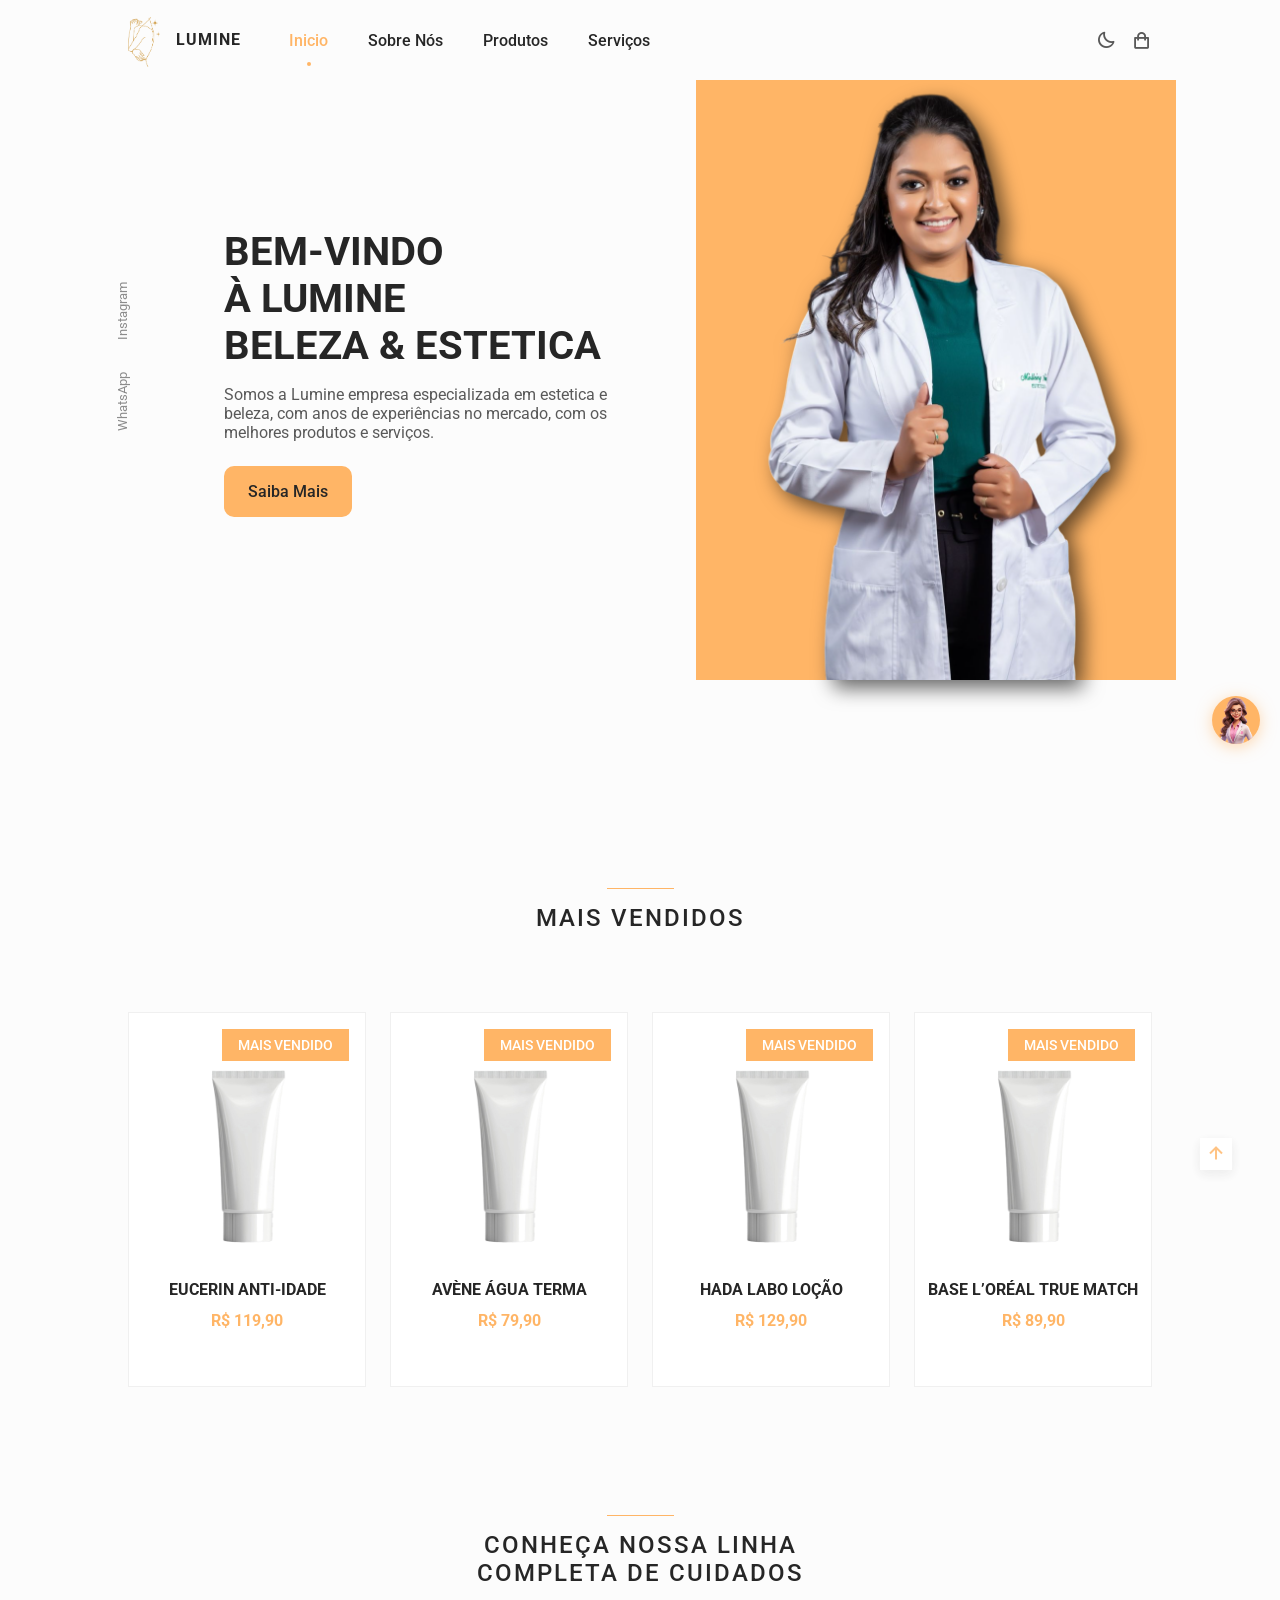
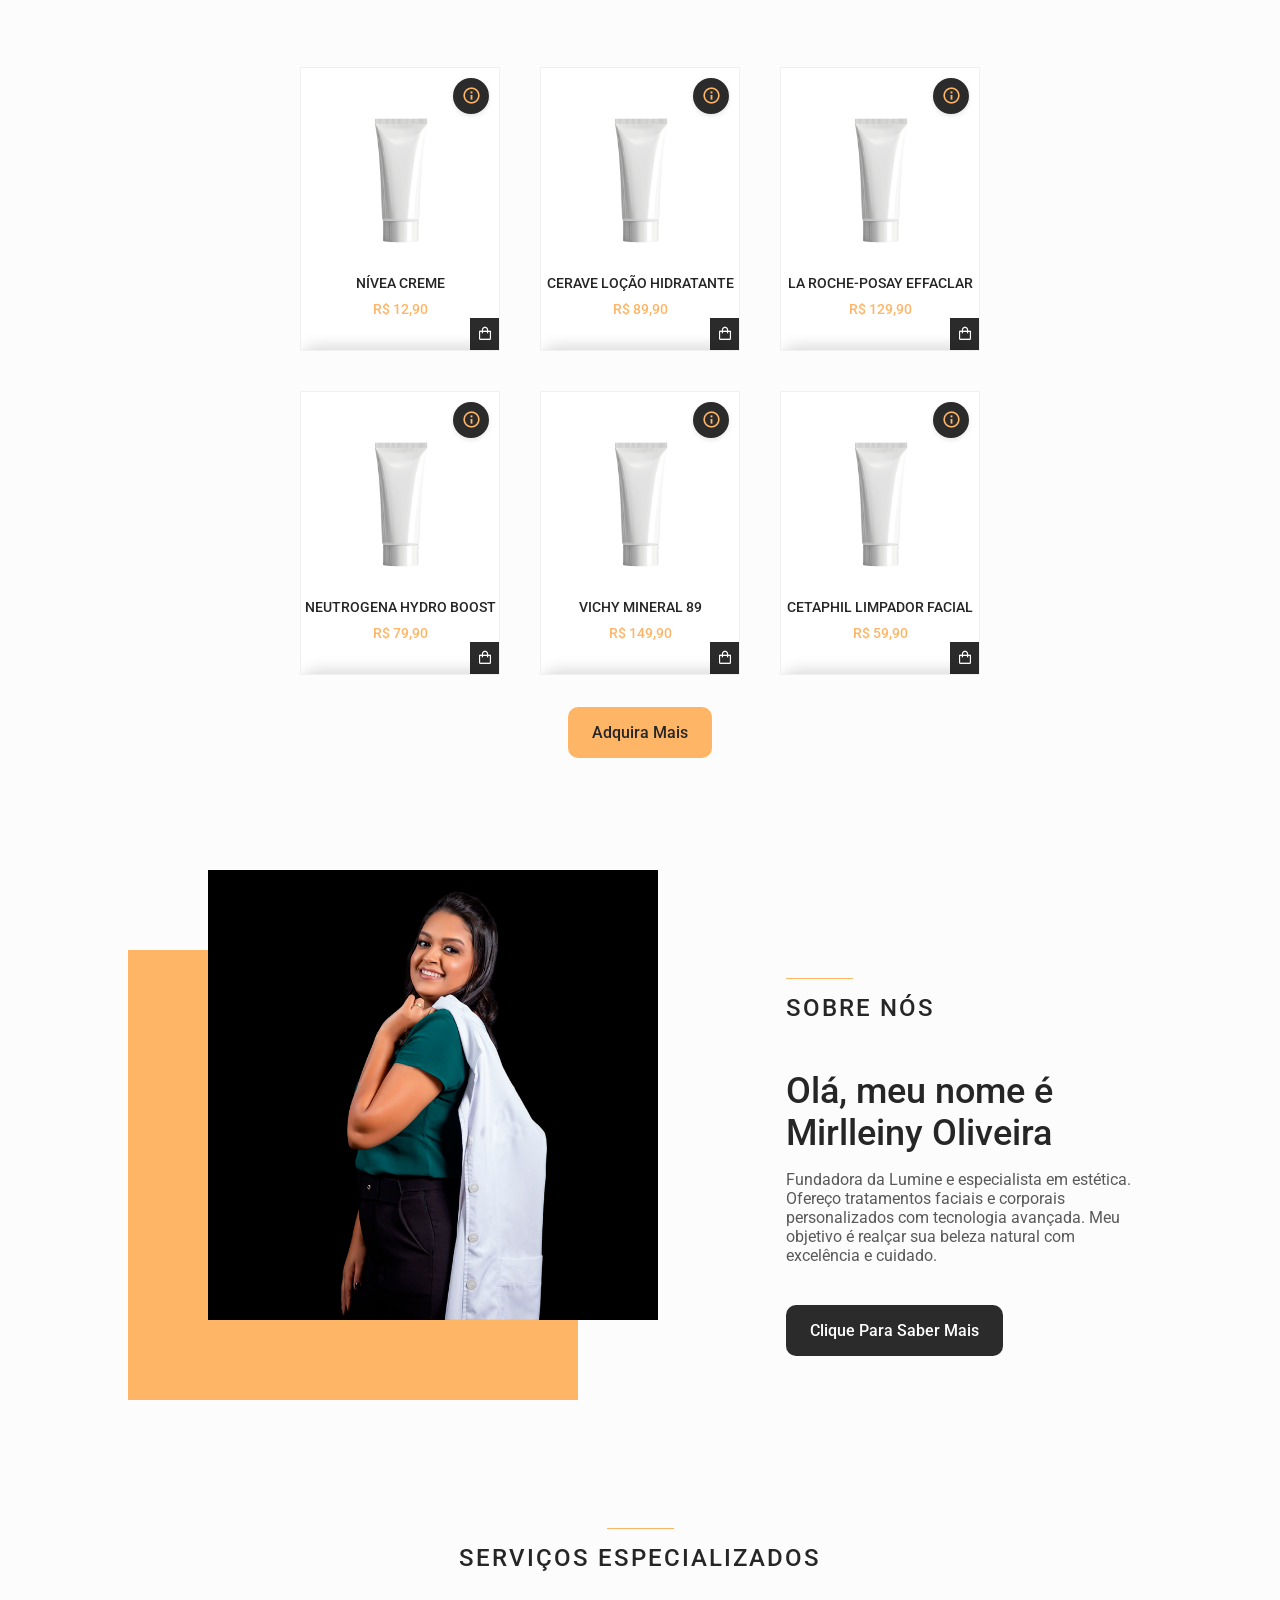
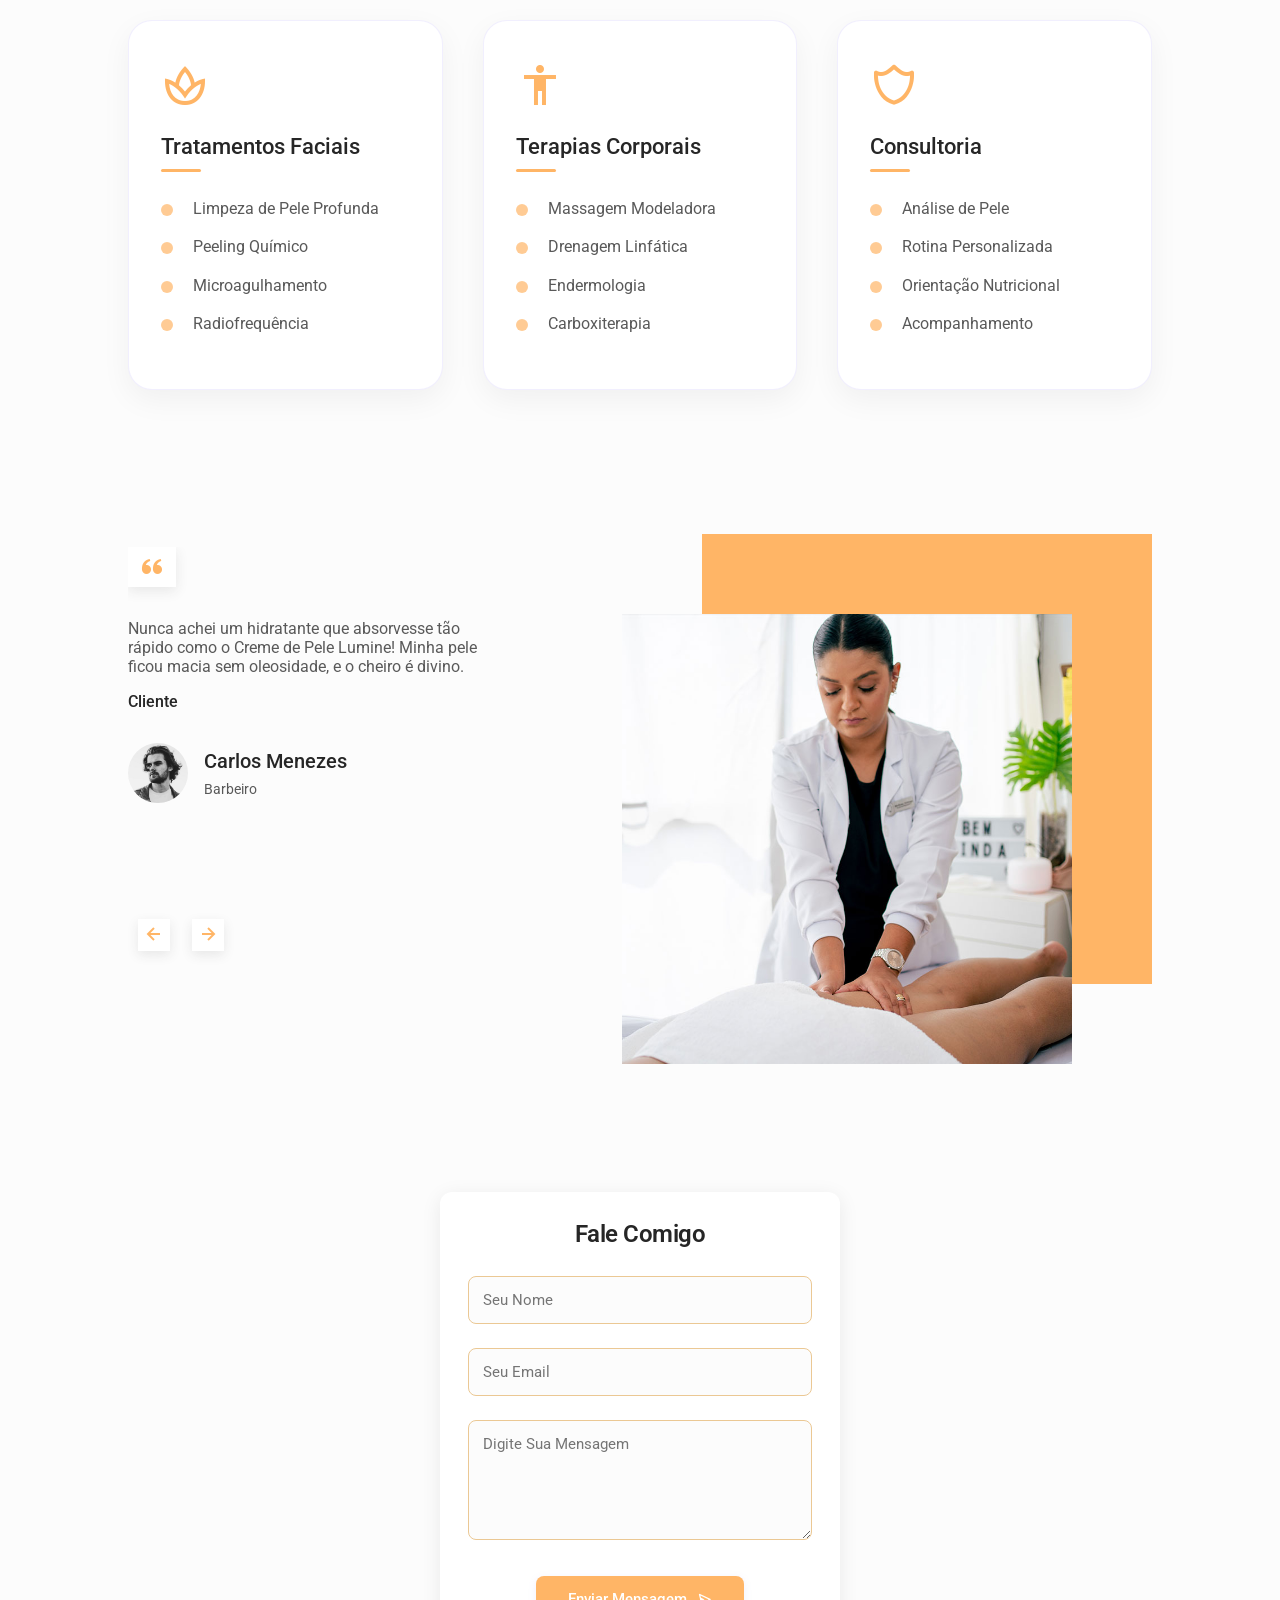
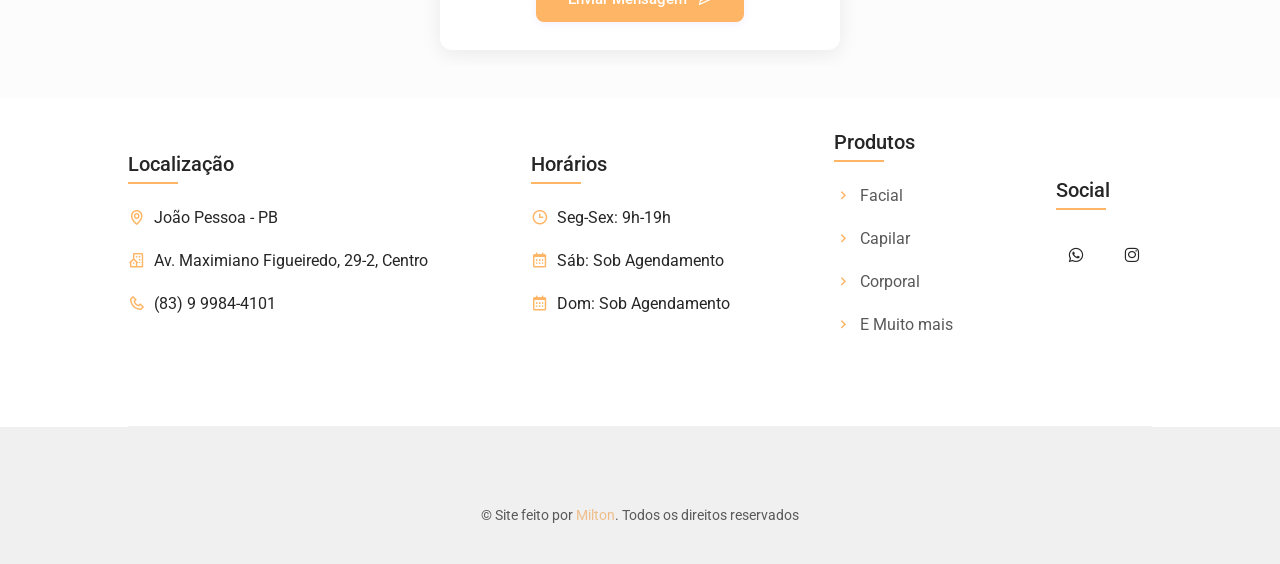
==== commit c3bb74bf: "Atualizando informações e adicionando melhorias" ====
--- a/index.html
+++ b/index.html
@@ -782,15 +782,6 @@
             <button type="submit" class="contact-form__button">
               Enviar Mensagem <i class="bx bx-send"></i>
             </button>
-            <div class="loading-overlay" id="loadingOverlay">
-              <div class="loading-spinner">
-                <div class="spinner-circle"></div>
-                <div class="spinner-circle"></div>
-                <div class="spinner-circle"></div>
-                <div class="spinner-circle"></div>
-              </div>
-              <p class="loading-text">Enviando mensagem...</p>
-            </div>
           </form>
         </div>
       </section>
@@ -1045,6 +1036,11 @@
             }
           }
 
+          // Atualizar badge do carrinho
+          if (window.updateCartBadge) {
+            window.updateCartBadge();
+          }
+
           // Adicionar eventos aos botões
           addCartEvents();
         }
--- a/assets/css/styles.css
+++ b/assets/css/styles.css
@@ -251,6 +251,48 @@
 .nav__shop {
   font-size: 1.25rem;
   cursor: pointer;
+}
+
+.nav__shop {
+  position: relative;
+  display: inline-flex;
+  align-items: center;
+  justify-content: center;
+}
+
+/* Cart notification badge */
+.nav__shop-badge {
+  position: absolute;
+  top: -6px;
+  right: -8px;
+  background-color: var(--first-color);
+  color: #fff;
+  font-size: 0.688rem;
+  font-weight: var(--font-bold);
+  min-width: 18px;
+  height: 18px;
+  border-radius: 50%;
+  display: none;
+  align-items: center;
+  justify-content: center;
+  padding: 0 4px;
+  line-height: 1;
+  box-shadow: 0 2px 6px hsla(31, 100%, 70%, 0.4);
+  transform: scale(0);
+  opacity: 0;
+  transition: transform 0.25s cubic-bezier(0.175, 0.885, 0.32, 1.275), opacity 0.2s ease;
+  pointer-events: none;
+}
+
+.dark-theme .nav__shop-badge {
+  color: hsl(0, 0%, 15%);
+  box-shadow: 0 2px 6px hsla(31, 76%, 74%, 0.3);
+}
+
+.nav__shop-badge.show-badge {
+  display: flex;
+  transform: scale(1);
+  opacity: 1;
 }
 
 @media screen and (max-width: 767px) {
--- a/assets/css/rodape.css
+++ b/assets/css/rodape.css
@@ -469,8 +469,76 @@
 
 .composicao {
     color: var(--first-color);
-    font-weight: 400; /* equivalente a bold, mas com valor numérico */
-    font-size: 1.0em; /* aumentando um pouco o tamanho */
-    text-transform: uppercase; /* se quiser deixar todo o texto em maiúsculas */
-    /* Outras propriedades que desejar */
+    font-weight: 400;
+    font-size: 1.0em;
+    text-transform: uppercase;
+}
+
+/* Refined Form Submit Status & Feedback */
+.contact-form__button:disabled {
+    opacity: 0.75;
+    cursor: not-allowed;
+}
+
+.contact-form__status {
+    margin-top: 1.25rem;
+    padding: 1rem 1.25rem;
+    border-radius: 0.75rem;
+    display: flex;
+    align-items: center;
+    gap: 0.75rem;
+    font-size: var(--small-font-size);
+    line-height: 1.5;
+    opacity: 0;
+    transform: translateY(8px) scale(0.98);
+    transition: opacity 0.35s ease, transform 0.35s ease;
+}
+
+.contact-form__status.show {
+    opacity: 1;
+    transform: translateY(0) scale(1);
+}
+
+.contact-form__status--success {
+    background-color: hsla(142, 60%, 45%, 0.1);
+    border: 1px solid hsla(142, 60%, 45%, 0.25);
+    color: #1e7e34;
+}
+
+.dark-theme .contact-form__status--success {
+    background-color: hsla(142, 60%, 45%, 0.15);
+    border-color: hsla(142, 60%, 45%, 0.3);
+    color: #4ade80;
+}
+
+.contact-form__status--error {
+    background-color: hsla(0, 75%, 60%, 0.1);
+    border: 1px solid hsla(0, 75%, 60%, 0.25);
+    color: #dc3545;
+}
+
+.dark-theme .contact-form__status--error {
+    background-color: hsla(0, 75%, 60%, 0.15);
+    border-color: hsla(0, 75%, 60%, 0.3);
+    color: #f87171;
+}
+
+.contact-form__status-icon {
+    font-size: 1.5rem;
+    flex-shrink: 0;
+}
+
+.contact-form__status-content {
+    display: flex;
+    flex-direction: column;
+}
+
+.contact-form__status-title {
+    font-weight: var(--font-bold);
+    color: inherit;
+}
+
+.contact-form__status-desc {
+    font-size: var(--smaller-font-size);
+    opacity: 0.9;
 }
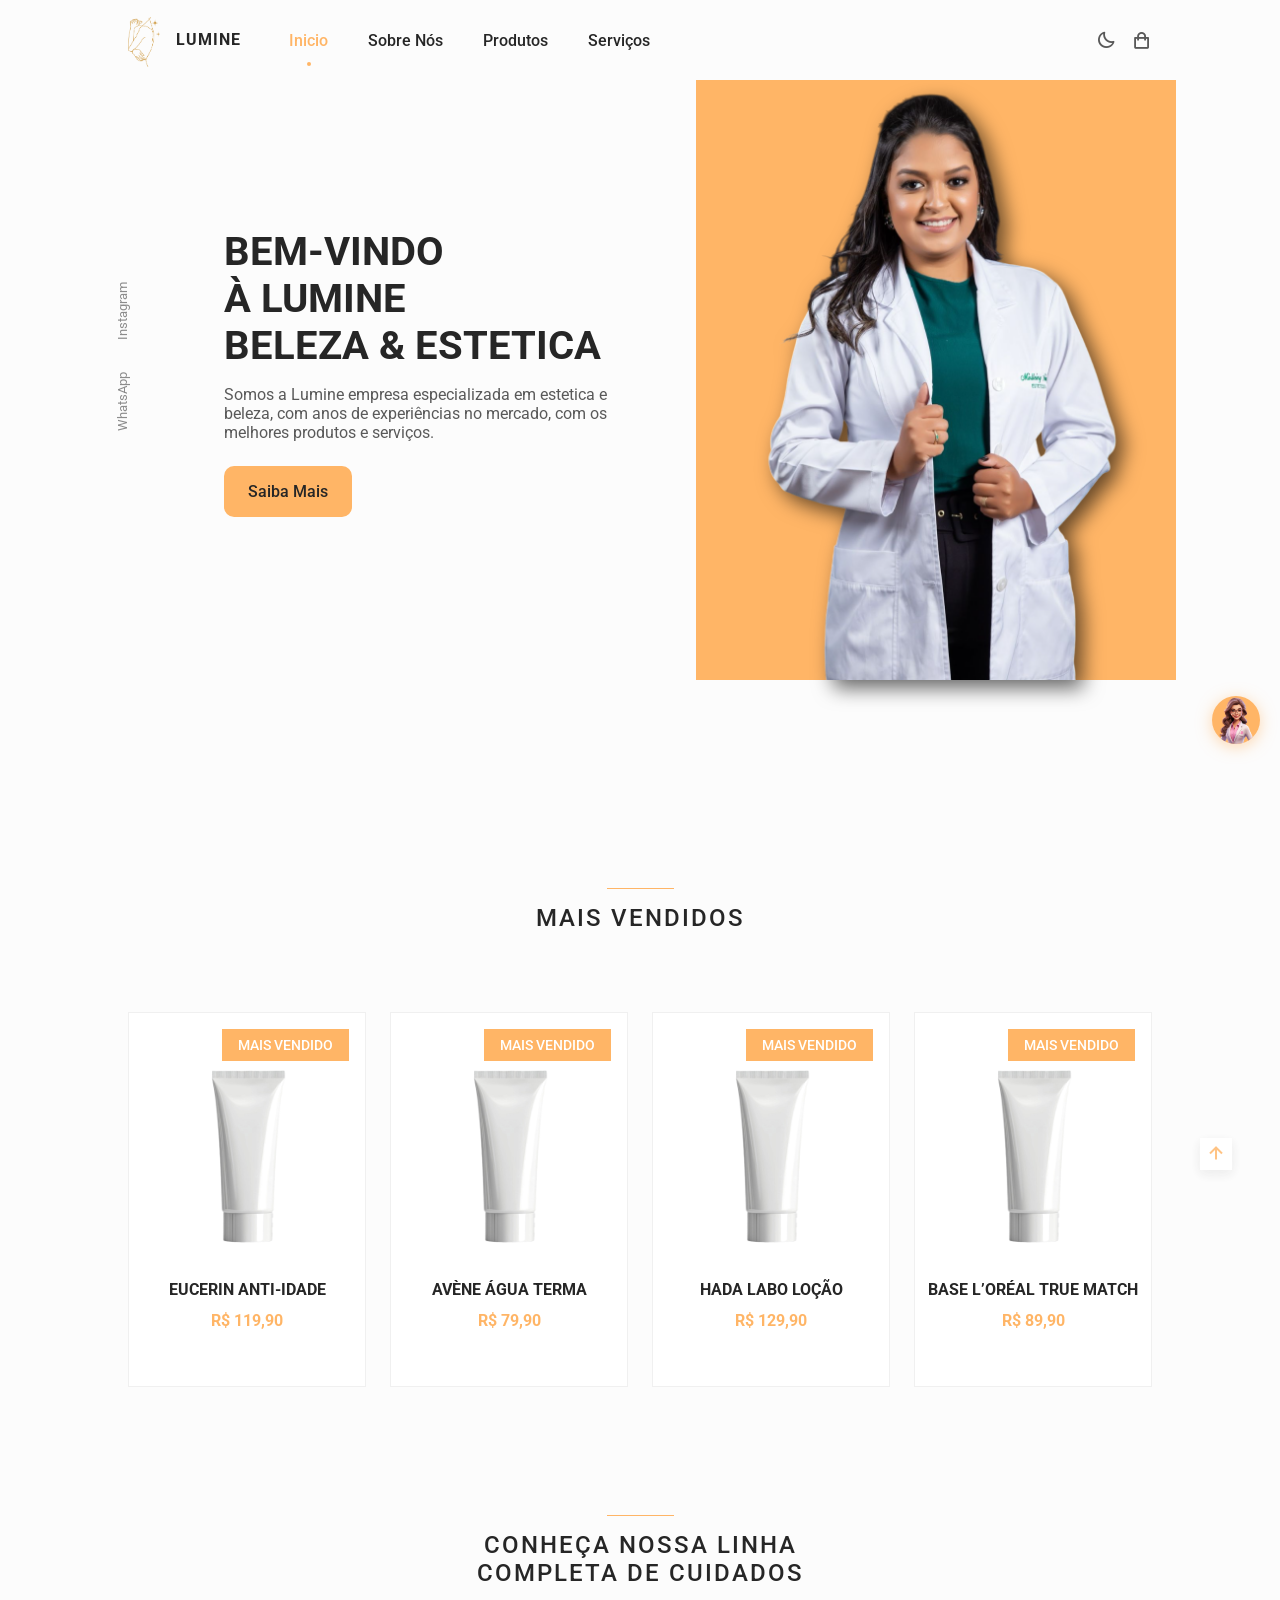
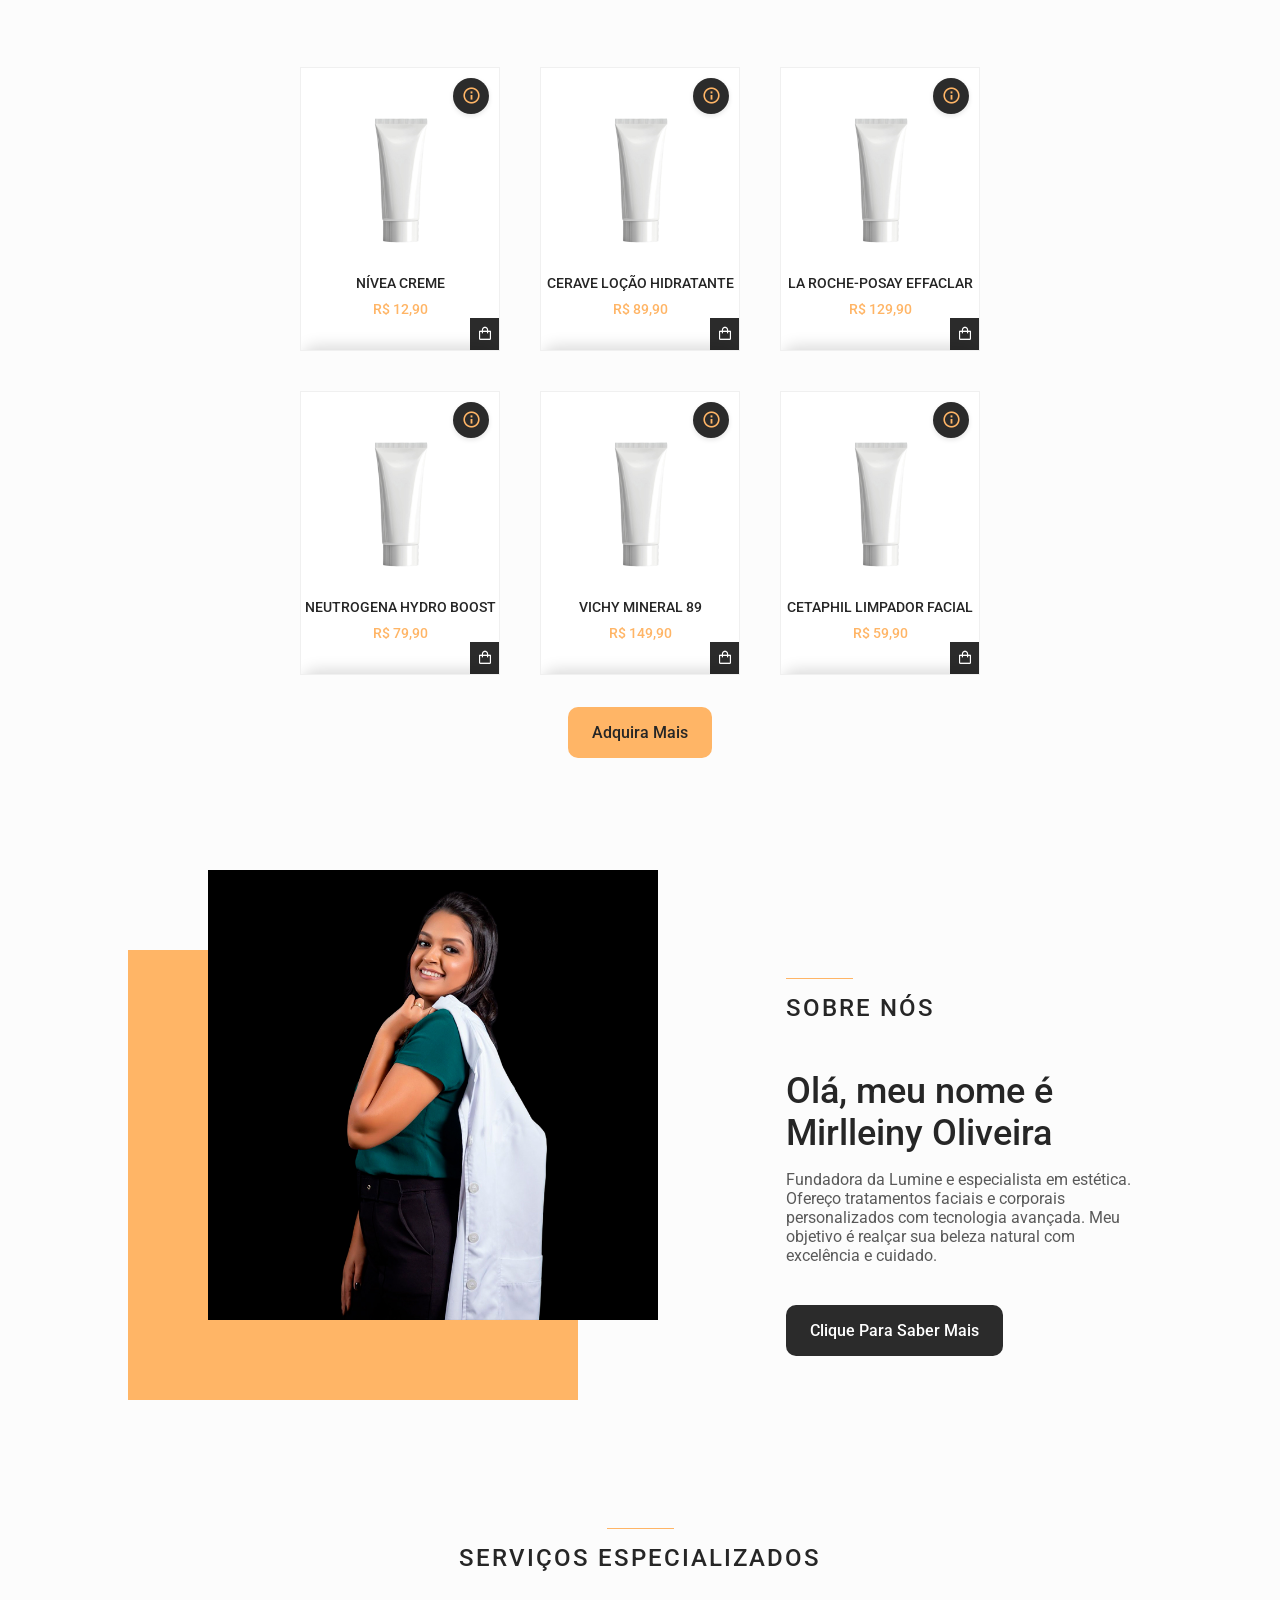
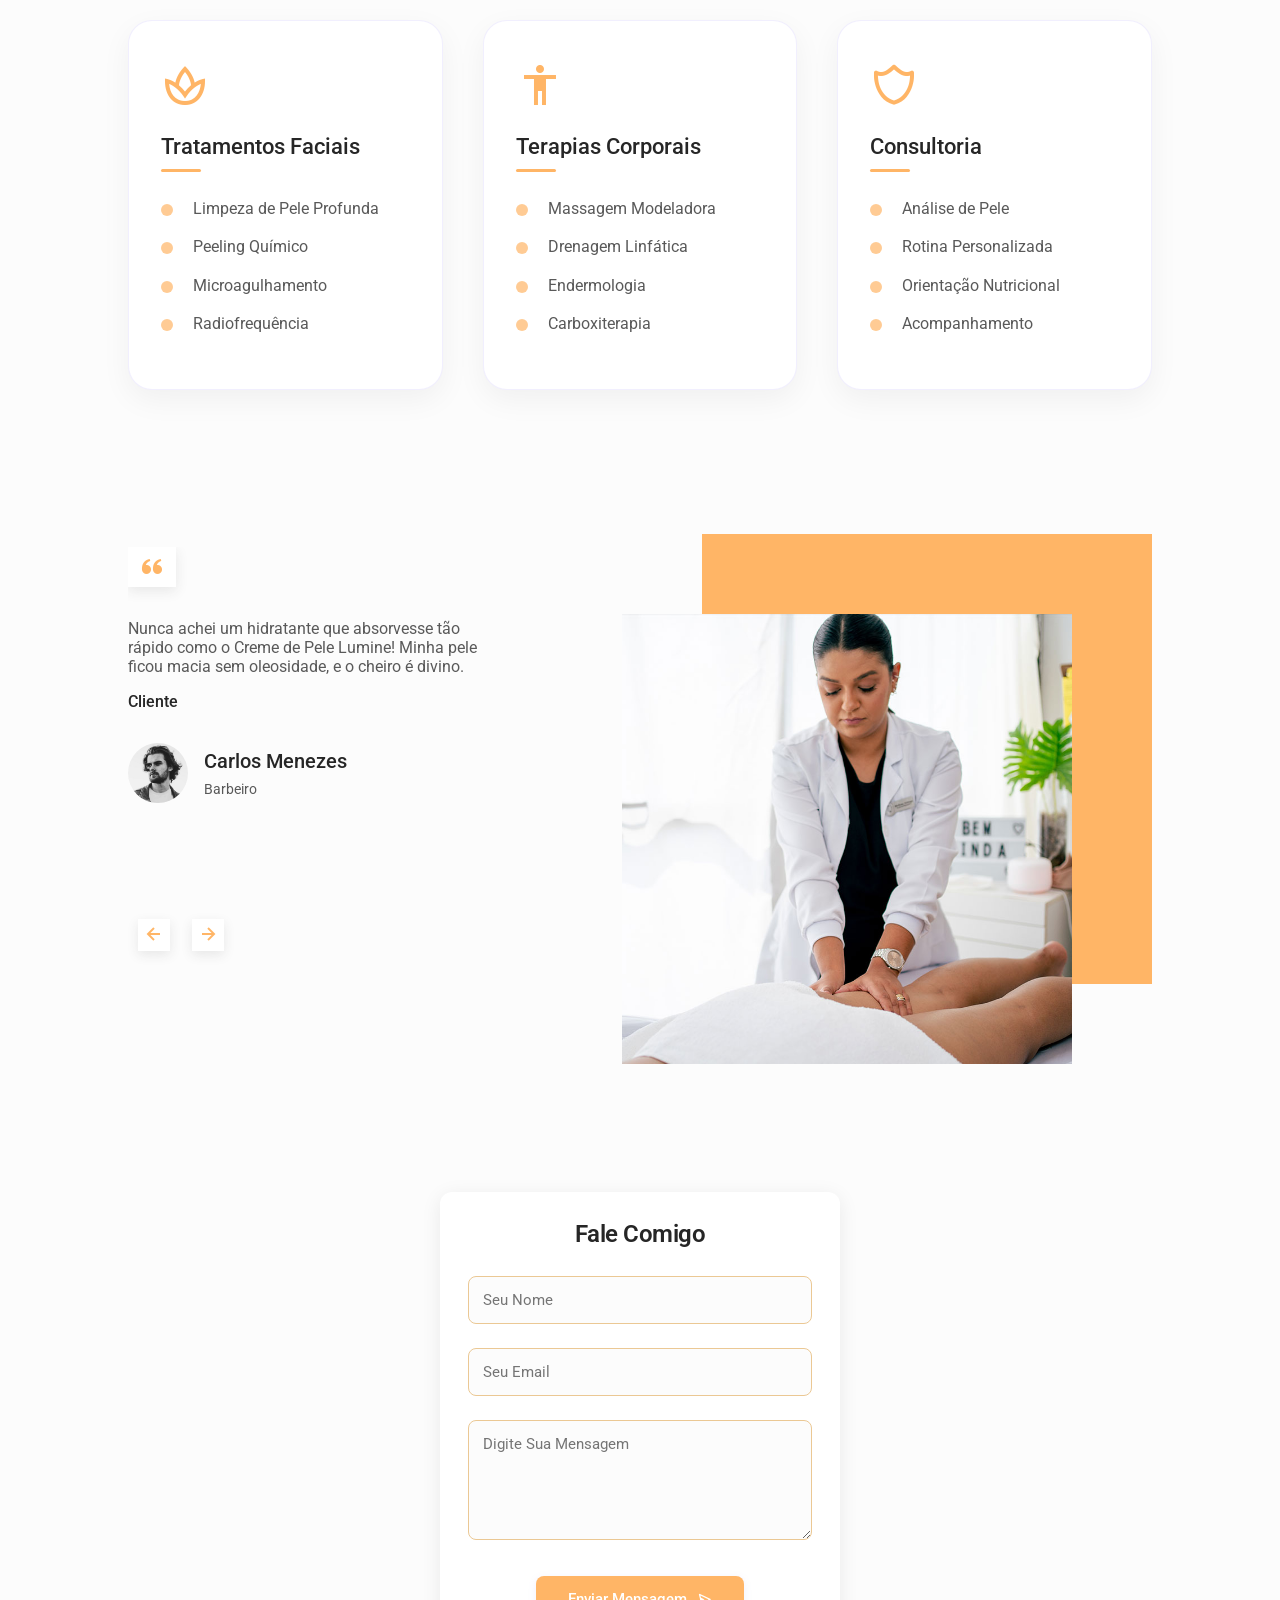
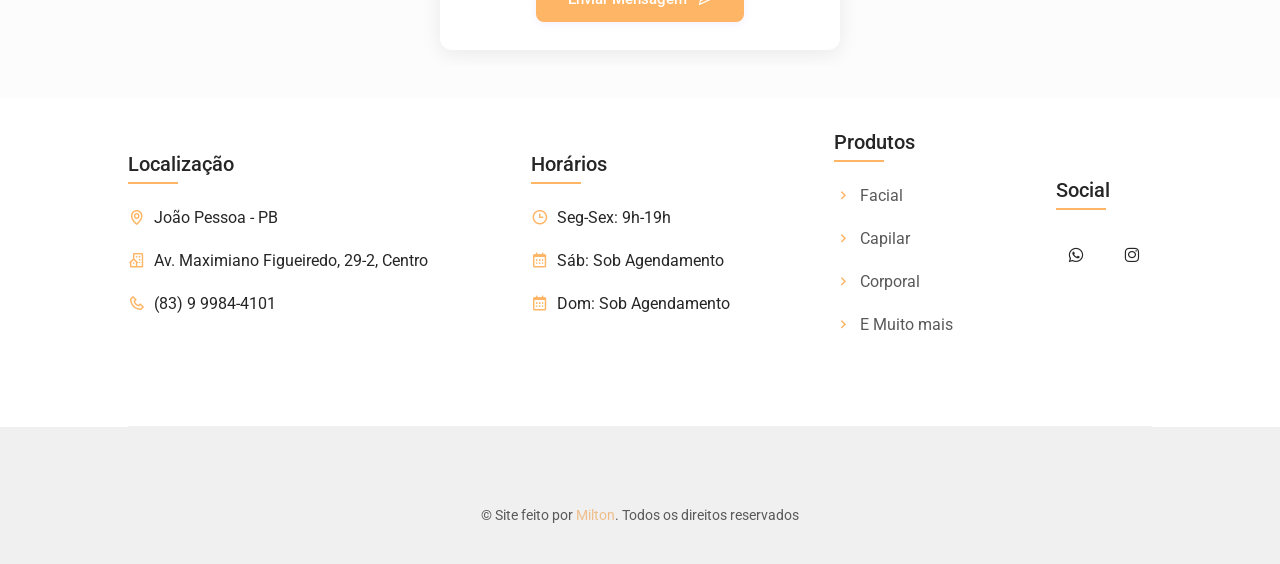
==== commit a06eafba: "Atualizando metodologia de visuziar imagens, sacola e o scrool" ====
--- a/index.html
+++ b/index.html
@@ -1313,7 +1313,6 @@
               }
 
               addToCart(name, price, img);
-              cartElement.classList.add("show-cart");
             });
           });
 
--- a/assets/css/styles.css
+++ b/assets/css/styles.css
@@ -158,8 +158,49 @@
   color: var(--title-color);
 }
 
-.dark-theme::-webkit-scrollbar {
-  background: hsl(0, 0%, 30%);
+/*=============== CUSTOM SCROLLBAR ===============*/
+/* Firefox */
+html {
+  scrollbar-width: thin;
+  scrollbar-color: hsl(31, 70%, 50%) hsl(0, 0%, 10%);
+}
+
+/* Webkit (Chrome, Edge, Safari, Opera) */
+::-webkit-scrollbar {
+  width: 9px;
+  height: 9px;
+}
+
+::-webkit-scrollbar-track {
+  background: hsl(0, 0%, 10%);
+}
+
+::-webkit-scrollbar-thumb {
+  background: hsl(31, 65%, 52%);
+  border-radius: 9999px;
+  border: 2px solid hsl(0, 0%, 10%);
+  transition: background-color 0.2s ease;
+}
+
+::-webkit-scrollbar-thumb:hover {
+  background: hsl(31, 80%, 62%);
+}
+
+/* Dark Theme Scrollbar */
+body.dark-theme::-webkit-scrollbar-track,
+.dark-theme ::-webkit-scrollbar-track {
+  background: hsl(0, 0%, 8%);
+}
+
+body.dark-theme::-webkit-scrollbar-thumb,
+.dark-theme ::-webkit-scrollbar-thumb {
+  background: hsl(31, 72%, 58%);
+  border: 2px solid hsl(0, 0%, 8%);
+}
+
+body.dark-theme::-webkit-scrollbar-thumb:hover,
+.dark-theme ::-webkit-scrollbar-thumb:hover {
+  background: hsl(31, 85%, 68%);
 }
 
 /*=============== REUSABLE CSS CLASSES ===============*/
@@ -1687,7 +1728,7 @@
   color: var(--first-color);
 }
 
-/* efeito flip nas imagens */
+/* Efeito nas imagens de produtos */
 
 .products__img-container {
   height: 200px;
@@ -1695,13 +1736,15 @@
   position: relative;
 }
 
+.products__img,
+.featured__img,
+.new__img,
+.home__img {
+  cursor: pointer;
+}
+
 .products__img {
-  transition: transform 0.5s ease;
-  will-change: transform;
-}
-
-.products__card:hover .products__img {
-  transform: scale(1.1) translateY(-10px);
+  transition: opacity 0.3s ease;
 }
 
 /* Serviços Especializados */
@@ -2317,3 +2360,161 @@
   }
 }
 
+/*=============== PRODUCT IMAGE LIGHTBOX ===============*/
+.image-lightbox {
+  position: fixed;
+  top: 0;
+  left: 0;
+  width: 100%;
+  height: 100%;
+  z-index: 2000;
+  display: flex;
+  align-items: center;
+  justify-content: center;
+  opacity: 0;
+  visibility: hidden;
+  pointer-events: none;
+  transition: opacity 0.25s ease, visibility 0.25s ease;
+  padding: 1.5rem;
+  box-sizing: border-box;
+}
+
+.image-lightbox.active {
+  opacity: 1;
+  visibility: visible;
+  pointer-events: auto;
+}
+
+/* Backdrop overlay */
+.image-lightbox__backdrop {
+  position: absolute;
+  top: 0;
+  left: 0;
+  width: 100%;
+  height: 100%;
+  background: rgba(10, 10, 10, 0.88);
+  backdrop-filter: blur(8px);
+  -webkit-backdrop-filter: blur(8px);
+  cursor: pointer;
+}
+
+/* Content Container */
+.image-lightbox__container {
+  position: relative;
+  z-index: 2001;
+  display: flex;
+  flex-direction: column;
+  align-items: center;
+  justify-content: center;
+  max-width: 90vw;
+  max-height: 90vh;
+  transform: scale(0.94);
+  transition: transform 0.25s cubic-bezier(0.16, 1, 0.3, 1);
+  pointer-events: auto;
+}
+
+.image-lightbox.active .image-lightbox__container {
+  transform: scale(1);
+}
+
+/* Close button */
+.image-lightbox__close {
+  position: absolute;
+  top: -14px;
+  right: -14px;
+  width: 40px;
+  height: 40px;
+  border-radius: 50%;
+  background: hsl(0, 0%, 16%);
+  border: 1px solid hsla(31, 76%, 74%, 0.3);
+  color: var(--first-color);
+  font-size: 1.5rem;
+  display: flex;
+  align-items: center;
+  justify-content: center;
+  cursor: pointer;
+  z-index: 2002;
+  box-shadow: 0 4px 16px rgba(0, 0, 0, 0.4);
+  transition: all 0.2s ease;
+}
+
+.image-lightbox__close:hover {
+  background: var(--first-color);
+  color: hsl(0, 0%, 12%);
+  transform: scale(1.08);
+}
+
+/* Image wrapper & image */
+.image-lightbox__img-wrapper {
+  background: hsl(0, 0%, 14%);
+  border: 1px solid hsla(31, 76%, 74%, 0.2);
+  border-radius: 1rem;
+  padding: 1.5rem;
+  display: flex;
+  align-items: center;
+  justify-content: center;
+  box-shadow: 0 20px 50px rgba(0, 0, 0, 0.6), 0 0 20px hsla(31, 100%, 70%, 0.08);
+  max-width: 100%;
+  max-height: 75vh;
+  box-sizing: border-box;
+}
+
+.image-lightbox__img {
+  display: block;
+  max-width: 100%;
+  max-height: calc(75vh - 3rem);
+  width: auto;
+  height: auto;
+  object-fit: contain;
+  border-radius: 0.5rem;
+  user-select: none;
+}
+
+/* Caption / Title */
+.image-lightbox__caption {
+  margin-top: 1rem;
+  color: #fff;
+  font-size: var(--normal-font-size);
+  font-weight: var(--font-medium);
+  text-align: center;
+  max-width: 90vw;
+  letter-spacing: 0.5px;
+  text-shadow: 0 2px 4px rgba(0, 0, 0, 0.5);
+}
+
+/* Prevent background scroll when lightbox is active */
+body.lightbox-open,
+html.lightbox-open {
+  overflow: hidden !important;
+  touch-action: none;
+}
+
+/* Responsive adjustments */
+@media screen and (max-width: 768px) {
+  .image-lightbox {
+    padding: 1rem;
+  }
+
+  .image-lightbox__close {
+    top: -12px;
+    right: -10px;
+    width: 38px;
+    height: 38px;
+    font-size: 1.35rem;
+  }
+
+  .image-lightbox__img-wrapper {
+    padding: 1rem;
+    max-height: 70vh;
+  }
+
+  .image-lightbox__img {
+    max-height: calc(70vh - 2rem);
+  }
+
+  .image-lightbox__caption {
+    font-size: var(--small-font-size);
+    margin-top: 0.75rem;
+  }
+}
+
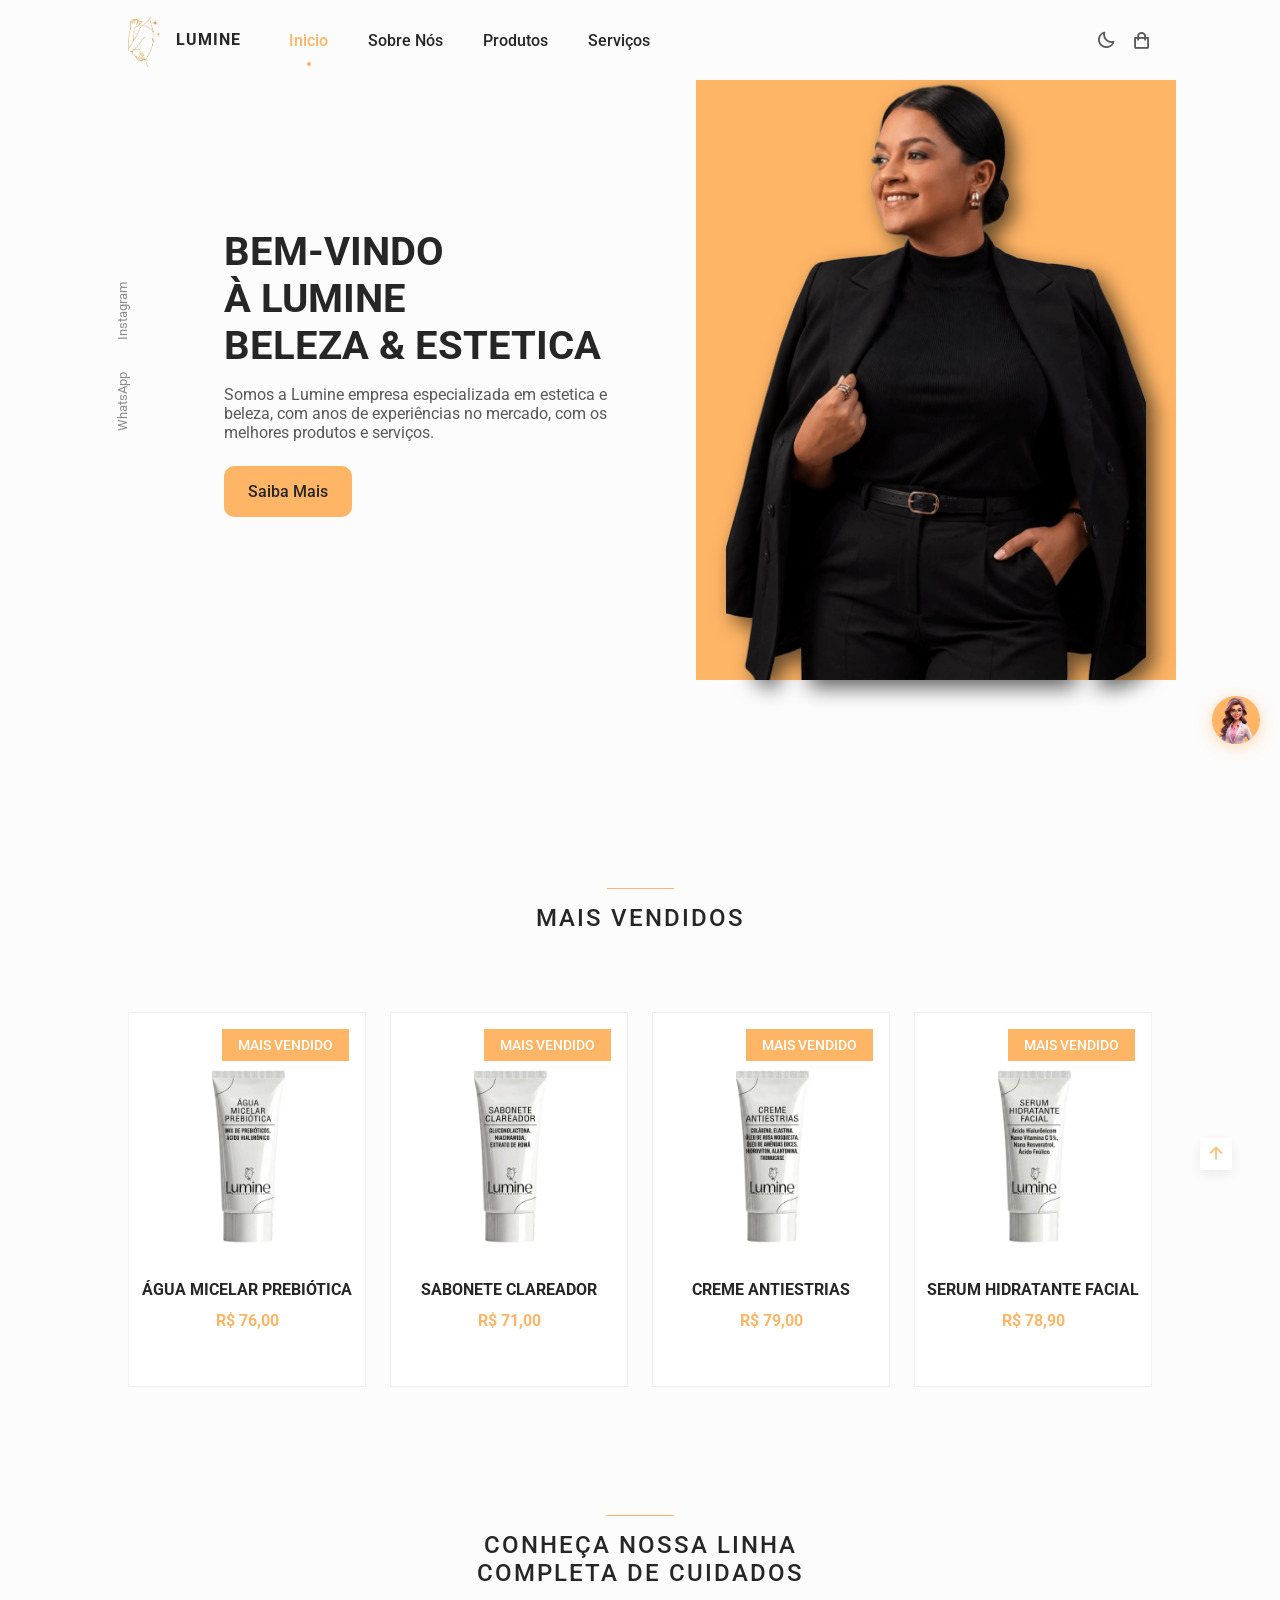
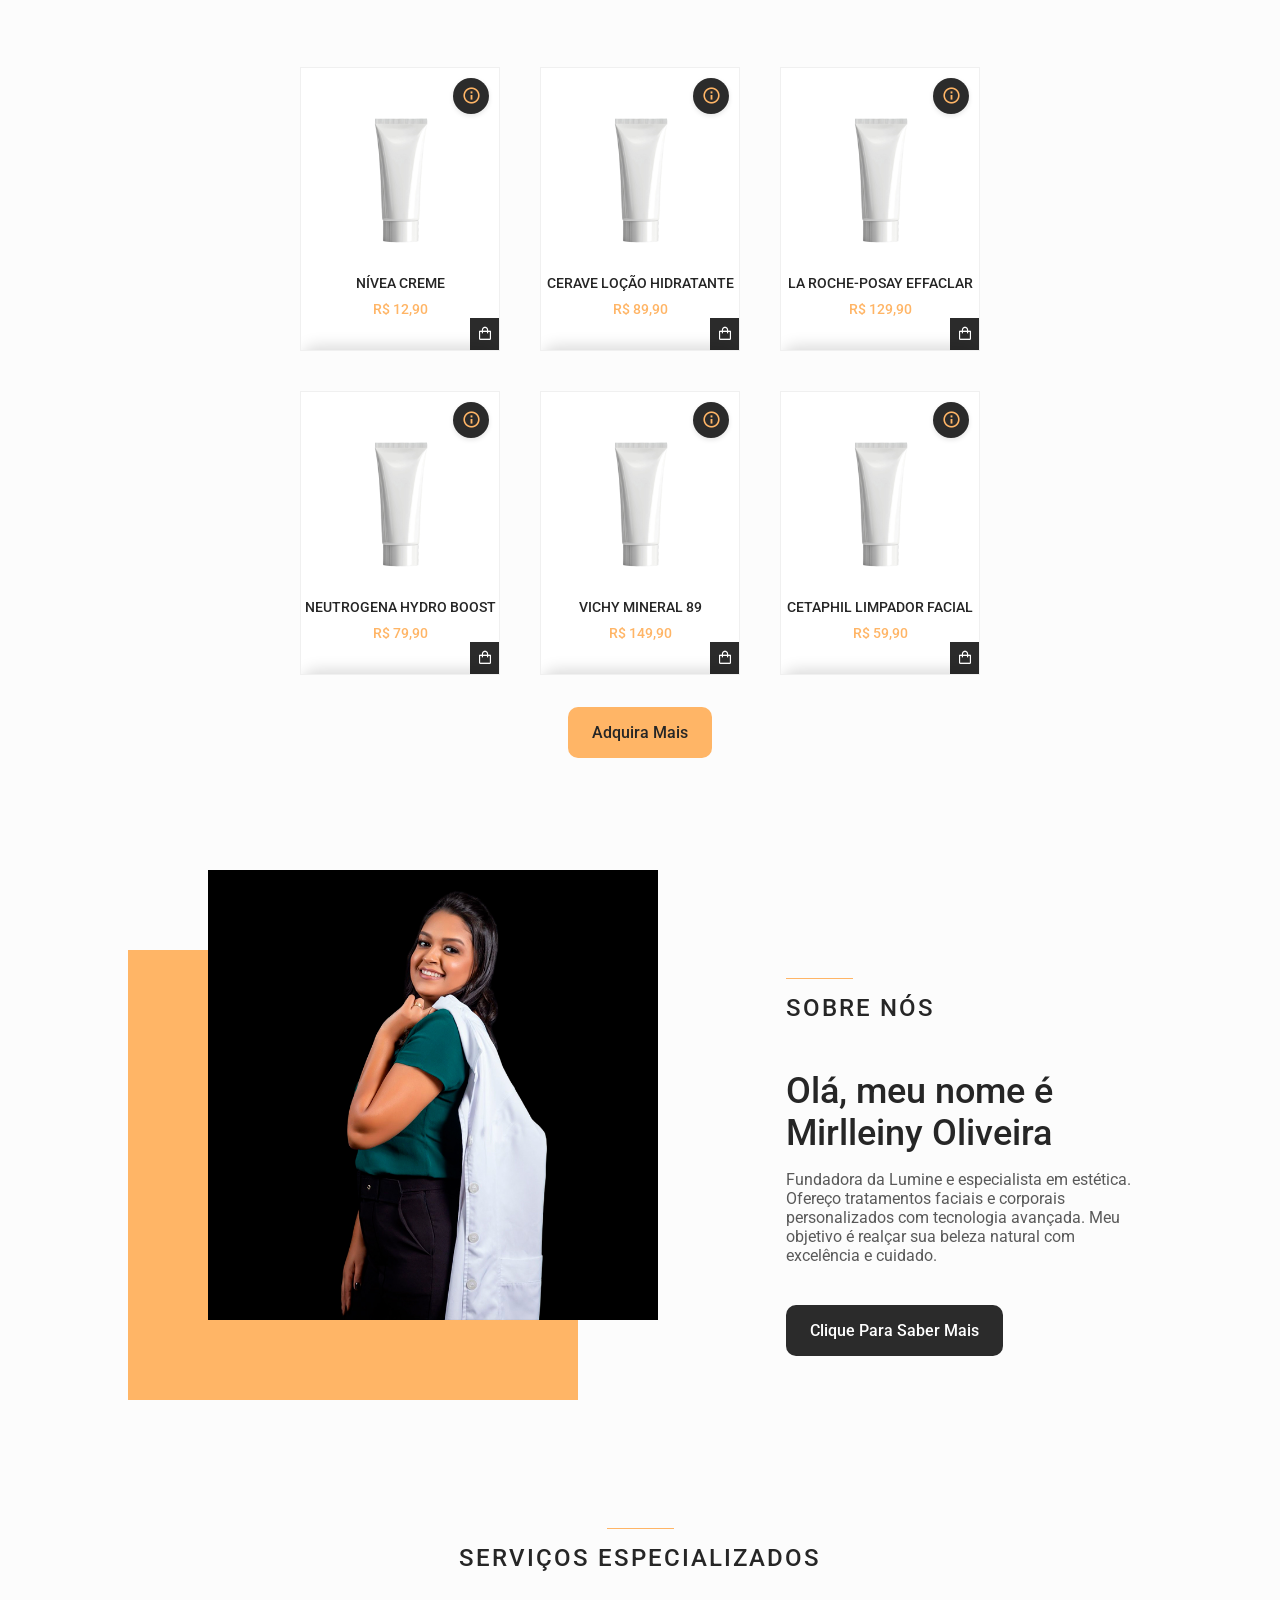
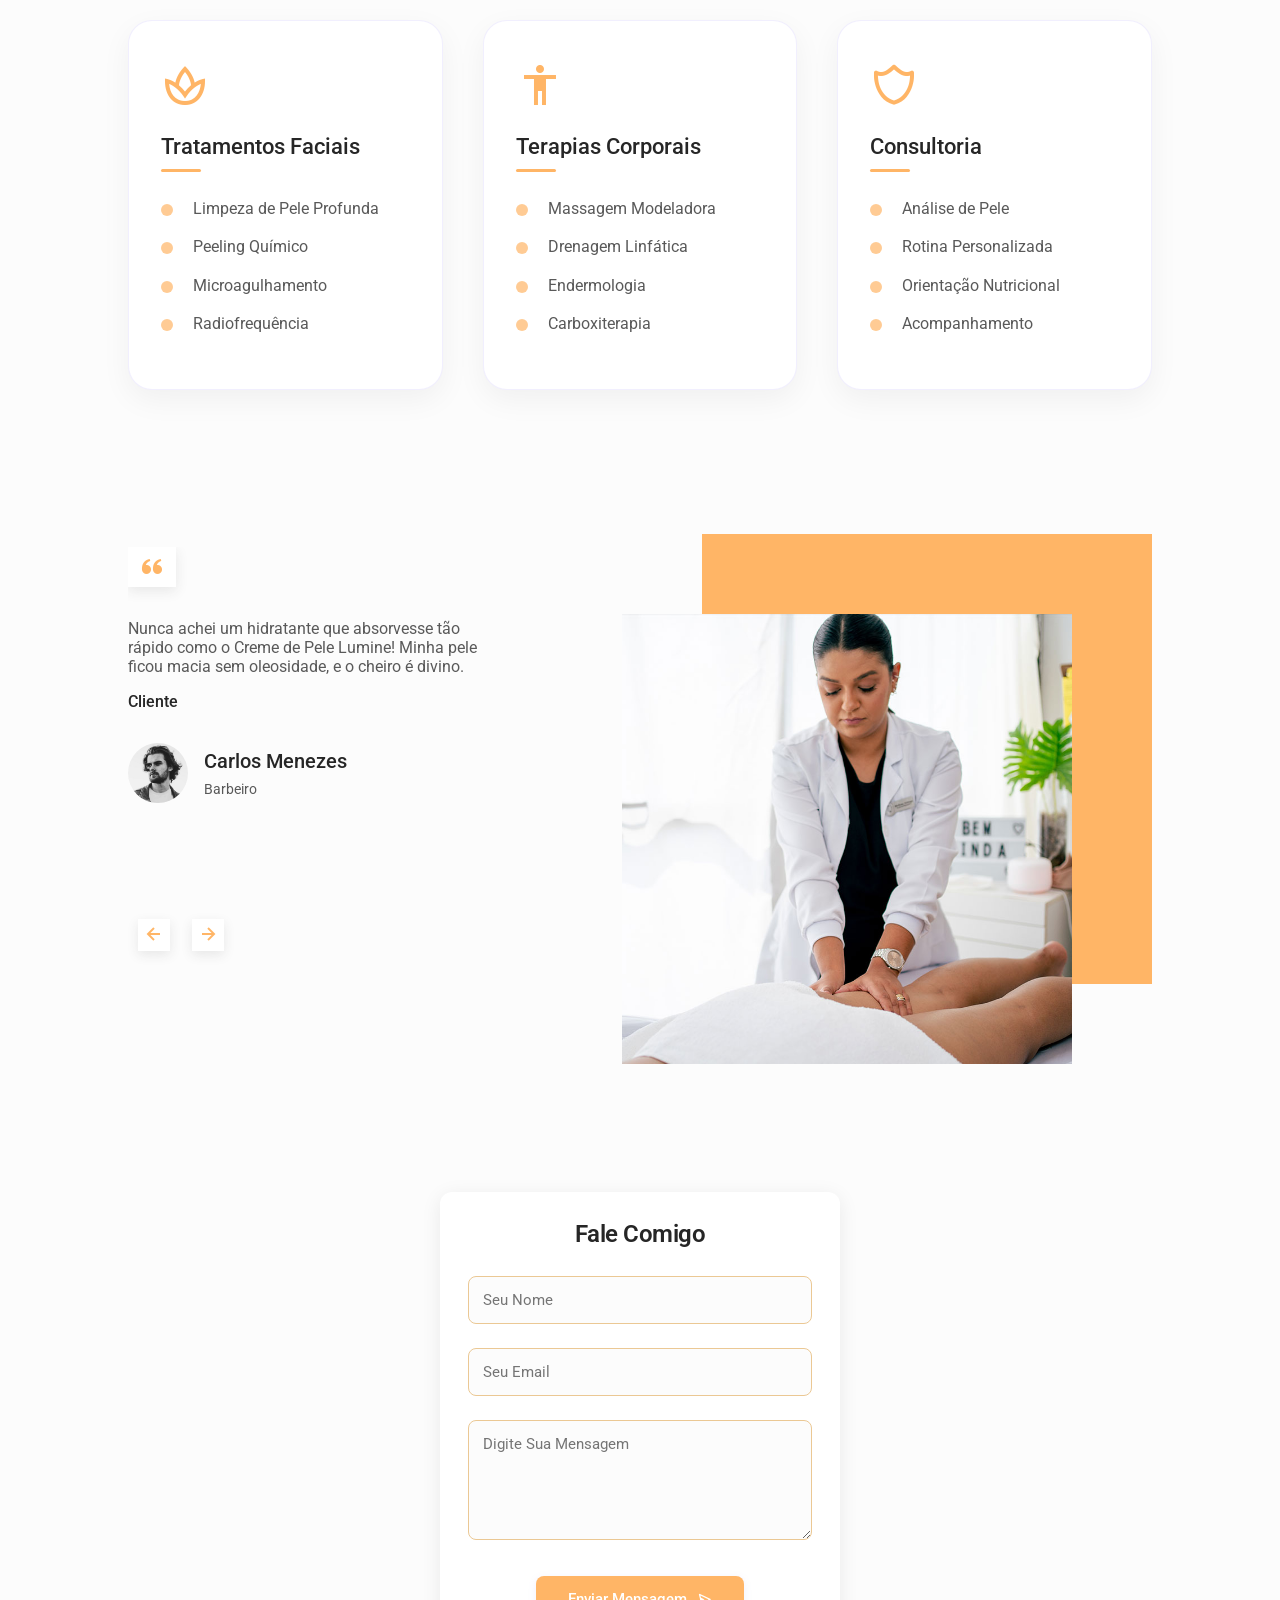
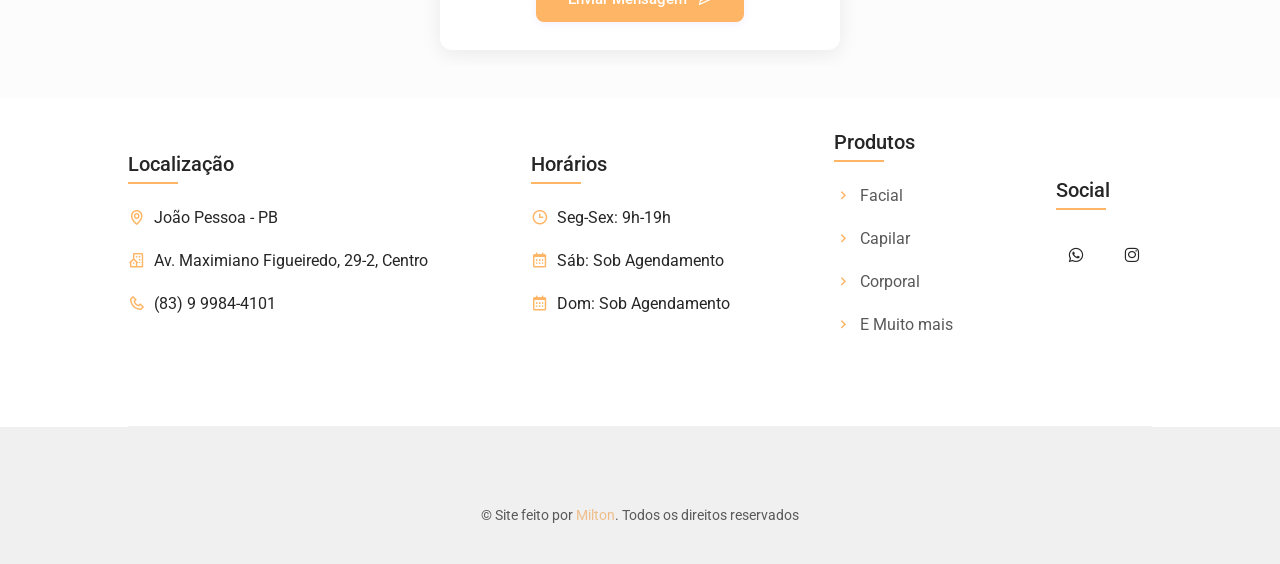
==== commit 71697a43: "atualização rotulos dos mais vendidos" ====
--- a/index.html
+++ b/index.html
@@ -276,11 +276,11 @@
               <article class="new__card swiper-slide">
                 <span class="new__tag">Mais Vendido</span>
 
-                <img src="assets/img/embalagem_1.png" alt="" class="new__img" />
+                <img src="assets/img/aguamicelarprebiotica.png" alt="" class="new__img" />
 
                 <div class="new__data">
-                  <h3 class="new__title">Eucerin Anti-Idade</h3>
-                  <span class="new__price">R$ 119,90</span>
+                  <h3 class="new__title">ÁGUA MICELAR PREBIÓTICA</h3>
+                  <span class="new__price">R$ 76,00</span>
                 </div>
 
                 <button class="button new__button">ADD À SACOLA</button>
@@ -289,11 +289,11 @@
               <article class="new__card swiper-slide">
                 <span class="new__tag">Mais Vendido</span>
 
-                <img src="assets/img/embalagem_1.png" alt="" class="new__img" />
+                <img src="assets/img/saboneteclareador.png" alt="" class="new__img" />
 
                 <div class="new__data">
-                  <h3 class="new__title">Avène Água Terma</h3>
-                  <span class="new__price">R$ 79,90</span>
+                  <h3 class="new__title">SABONETE CLAREADOR</h3>
+                  <span class="new__price">R$ 71,00</span>
                 </div>
 
                 <button class="button new__button">ADD À SACOLA</button>
@@ -302,11 +302,11 @@
               <article class="new__card swiper-slide">
                 <span class="new__tag">Mais Vendido</span>
 
-                <img src="assets/img/embalagem_1.png" alt="" class="new__img" />
+                <img src="assets/img/CREME ANTIESTRIAS.png" alt="" class="new__img" />
 
                 <div class="new__data">
-                  <h3 class="new__title">Hada Labo Loção</h3>
-                  <span class="new__price">R$ 129,90</span>
+                  <h3 class="new__title">CREME ANTIESTRIAS</h3>
+                  <span class="new__price">R$ 79,00</span>
                 </div>
                  
                 <button class="button new__button">ADD À SACOLA</button>
@@ -315,11 +315,11 @@
               <article class="new__card swiper-slide">
                 <span class="new__tag">Mais Vendido</span>
 
-                <img src="assets/img/embalagem_1.png" alt="" class="new__img" />
+                <img src="assets/img/SERUM HIDRATANTE FACIAL.png" alt="" class="new__img" />
 
                 <div class="new__data">
-                  <h3 class="new__title">Base L’Oréal True Match</h3>
-                  <span class="new__price">R$ 89,90</span>
+                  <h3 class="new__title">SERUM HIDRATANTE FACIAL</h3>
+                  <span class="new__price">R$ 78,90</span>
                 </div>
 
                 <button class="button new__button">ADD À SACOLA</button>
@@ -328,11 +328,11 @@
               <article class="new__card swiper-slide">
                 <span class="new__tag">Mais Vendido</span>
 
-                <img src="assets/img/embalagem_1.png" alt="" class="new__img" />
+                <img src="assets/img/CREME REDUTOR DE MEDIDAS.png" alt="" class="new__img" />
 
                 <div class="new__data">
-                  <h3 class="new__title">Batom MAC Matte Lipstick</h3>
-                  <span class="new__price">R$ 129,90</span>
+                  <h3 class="new__title">CREME REDUTOR DE MEDIDAS</h3>
+                  <span class="new__price">R$ 71,00</span>
                 </div>
 
                 <button class="button new__button">ADD À SACOLA</button>
@@ -1313,6 +1313,9 @@
               }
 
               addToCart(name, price, img);
+              if (window.showAddToCartFeedback) {
+                window.showAddToCartFeedback(button);
+              }
             });
           });
 
--- a/assets/css/styles.css
+++ b/assets/css/styles.css
@@ -2518,3 +2518,71 @@
   }
 }
 
+/*=============== ADD TO BAG FEEDBACK ===============*/
+.cart-confirmation-toast {
+  position: fixed;
+  z-index: 1500;
+  display: inline-flex;
+  align-items: center;
+  gap: 7px;
+  padding: 8px 16px;
+  background: rgba(22, 22, 22, 0.94);
+  backdrop-filter: blur(8px);
+  -webkit-backdrop-filter: blur(8px);
+  color: #f5f5f5;
+  font-family: var(--body-font, "Roboto", sans-serif);
+  font-size: 0.813rem;
+  font-weight: var(--font-medium, 500);
+  letter-spacing: 0.3px;
+  border-radius: 9999px;
+  border: 1px solid hsla(31, 76%, 74%, 0.35);
+  box-shadow: 0 10px 25px rgba(0, 0, 0, 0.45), 0 2px 8px hsla(31, 100%, 70%, 0.15);
+  pointer-events: none;
+  white-space: nowrap;
+  opacity: 0;
+  transform: translate(-50%, 8px);
+  transition: opacity 0.28s cubic-bezier(0.16, 1, 0.3, 1), transform 0.28s cubic-bezier(0.16, 1, 0.3, 1);
+  will-change: transform, opacity;
+}
+
+.cart-confirmation-toast.show {
+  opacity: 1;
+  transform: translate(-50%, -4px);
+}
+
+.cart-confirmation-toast.hide {
+  opacity: 0;
+  transform: translate(-50%, -12px);
+  transition: opacity 0.3s ease, transform 0.3s ease;
+}
+
+.cart-confirmation-toast .toast-check {
+  color: var(--first-color, hsl(31, 100%, 70%));
+  font-weight: var(--font-bold, 700);
+  font-size: 0.938rem;
+  line-height: 1;
+  display: inline-flex;
+  align-items: center;
+}
+
+/* Subtle pulse for bag icon */
+@keyframes cartShopPulse {
+  0% {
+    transform: scale(1);
+  }
+  40% {
+    transform: scale(1.2);
+  }
+  75% {
+    transform: scale(0.97);
+  }
+  100% {
+    transform: scale(1);
+  }
+}
+
+.cart-shop-pulse {
+  animation: cartShopPulse 0.38s cubic-bezier(0.25, 1, 0.5, 1);
+}
+
+
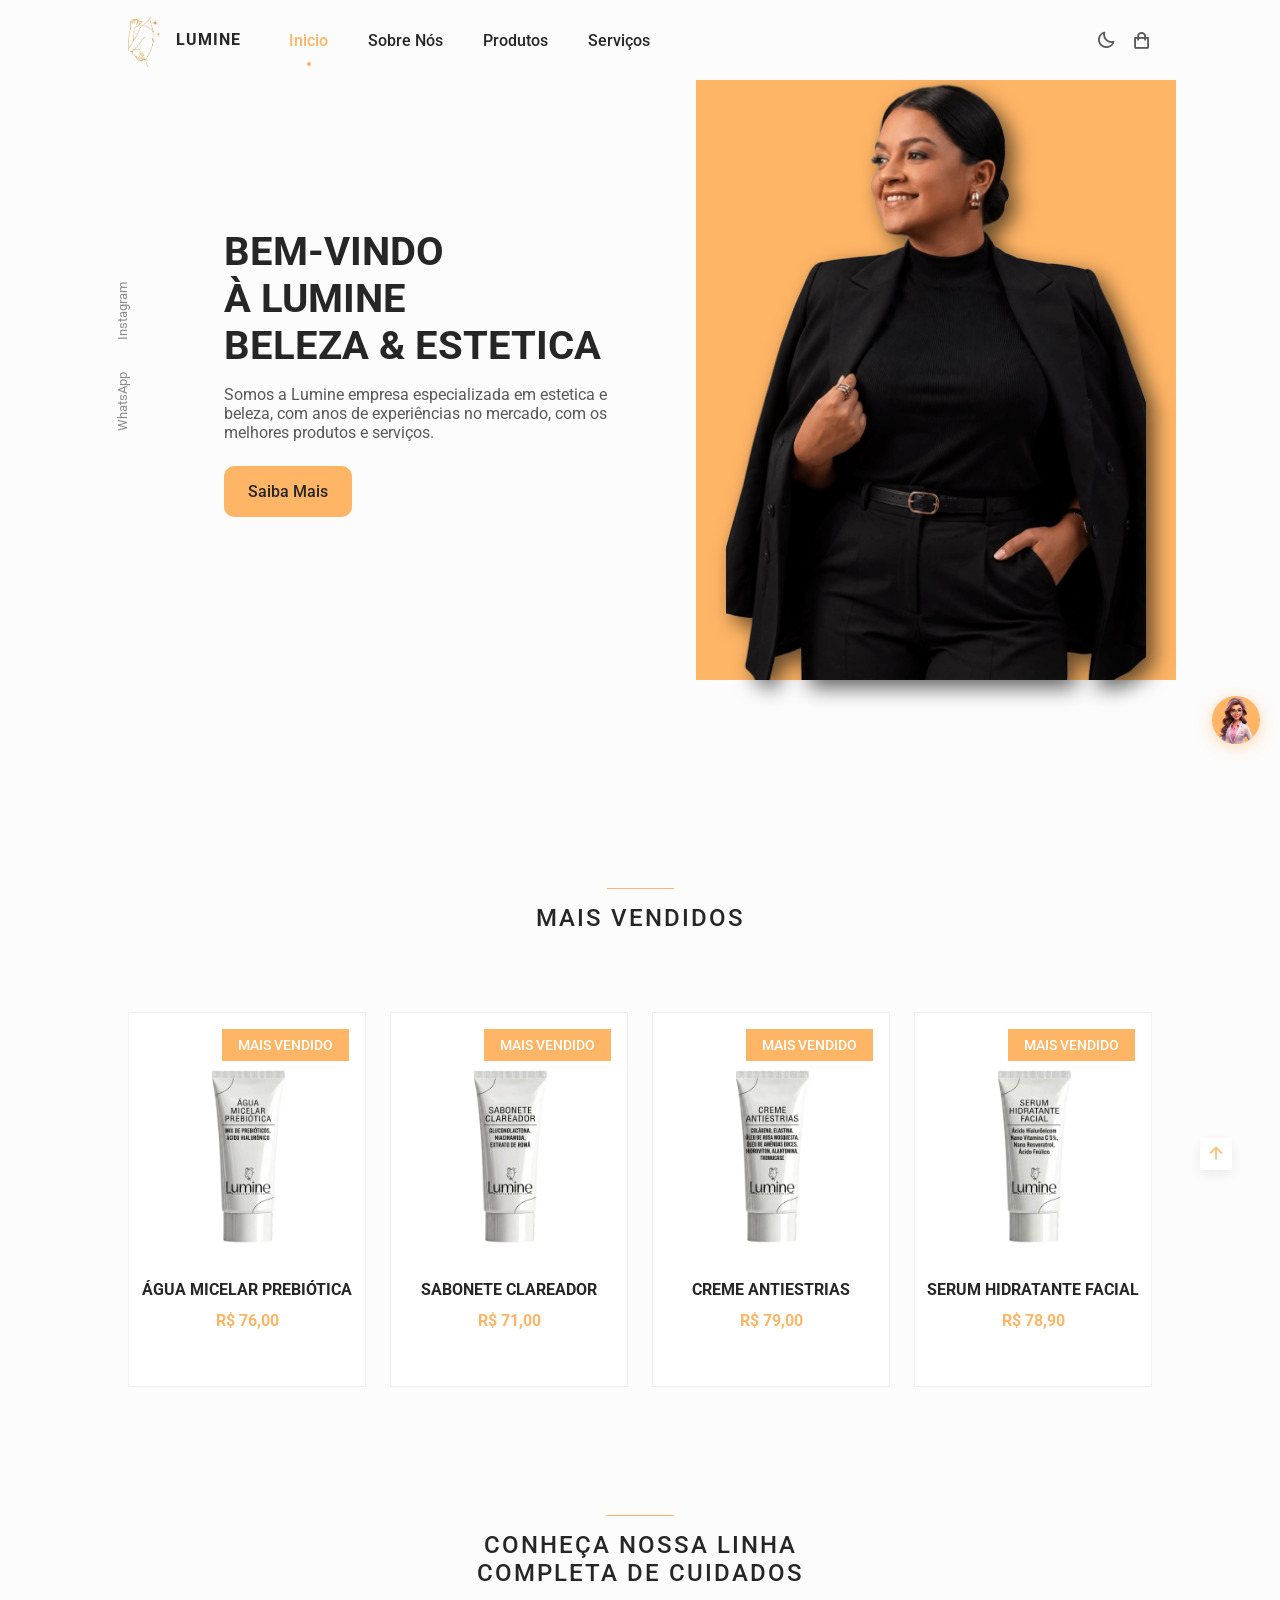
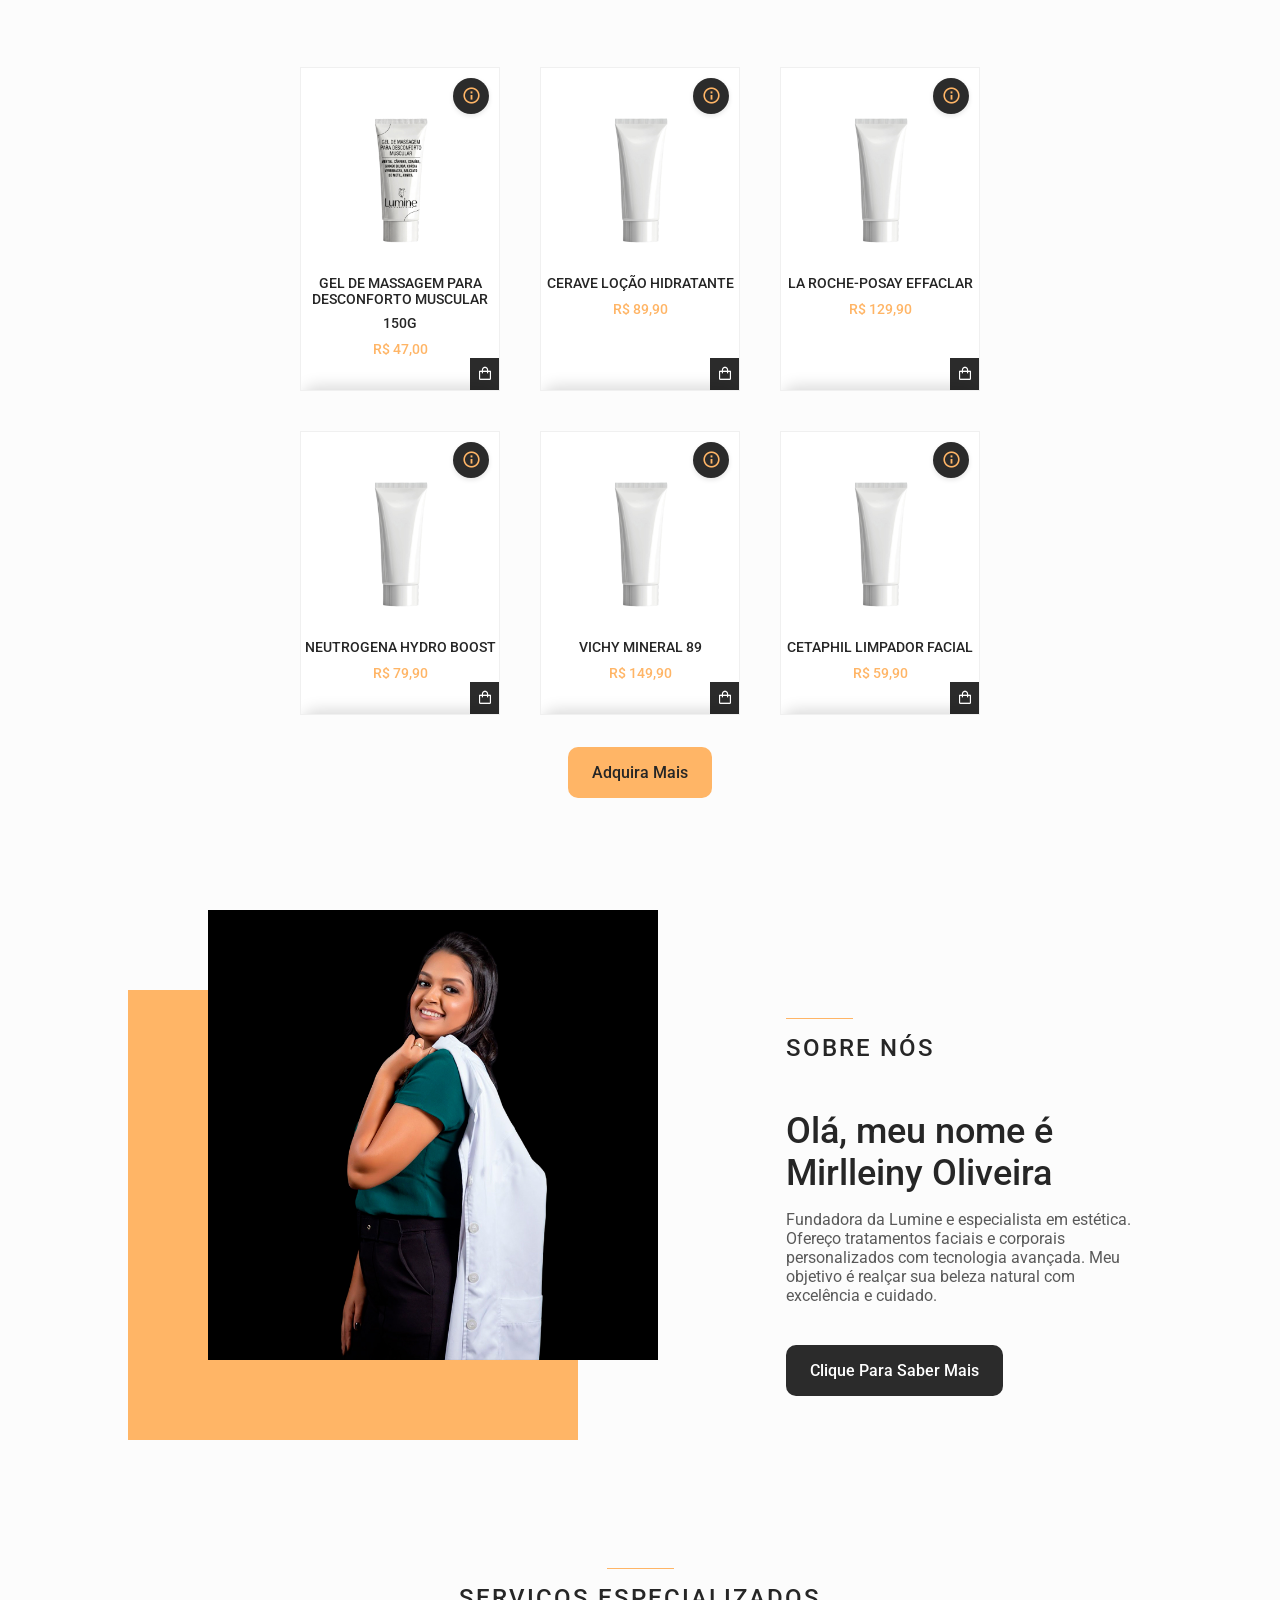
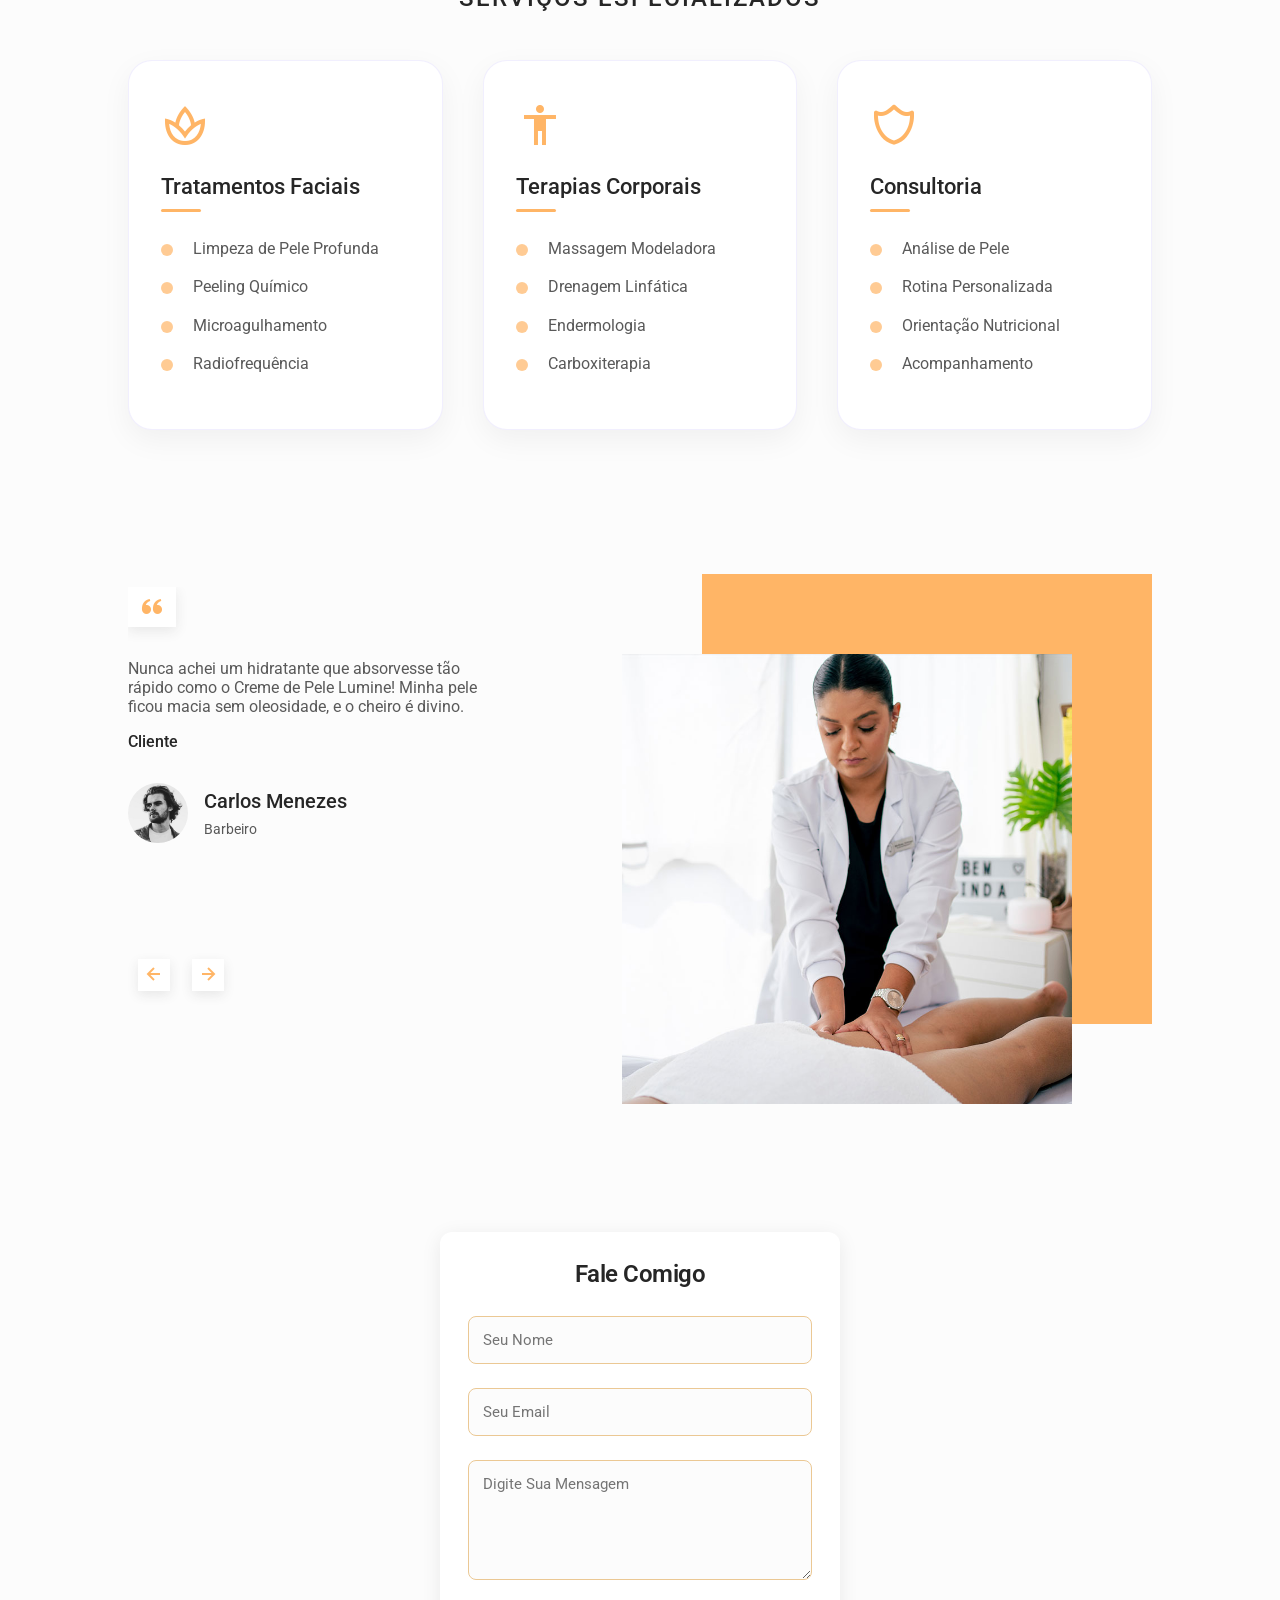
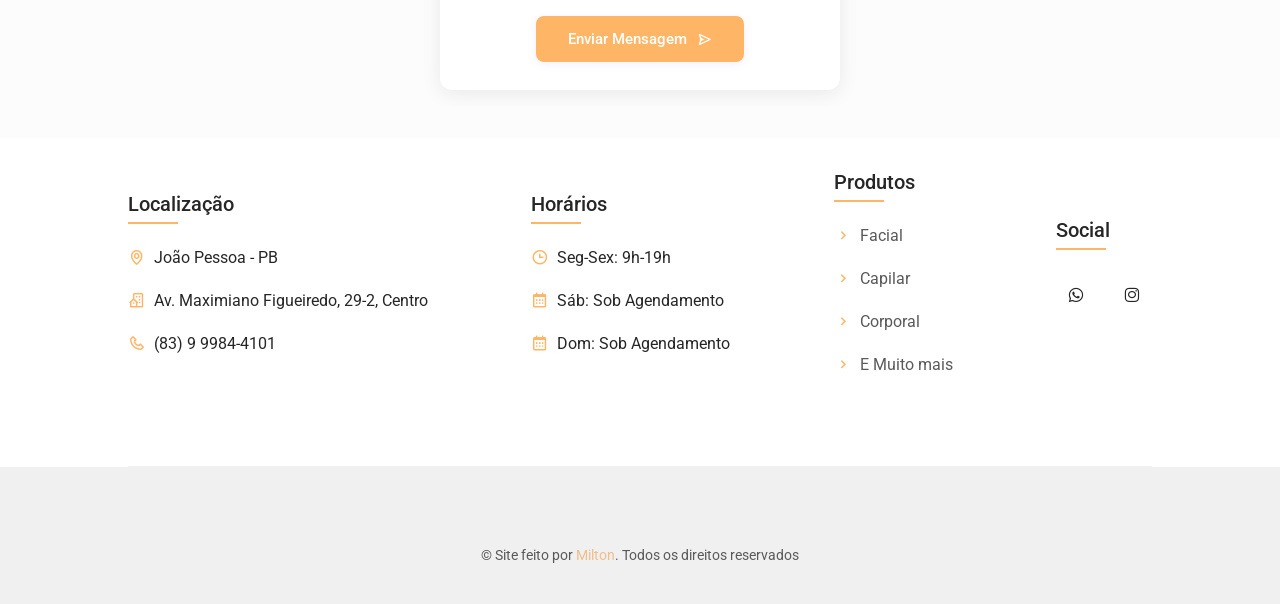
==== commit b0614d35: "rotulos dos = conheça nossos produtos" ====
--- a/index.html
+++ b/index.html
@@ -351,13 +351,14 @@
         <div class="products__container grid">
           <article class="products__card section-fade">
             <img
-              src="assets/img/embalagem_1.png"
+              src="assets/img/GEL DE MASSAGEM PARA DESCONFORTO MUSCULAR.png"
               alt=""
               class="products__img"
             />
 
-            <h3 class="products__title">Nívea Creme</h3>
-            <span class="products__price">R$ 12,90</span>
+            <h3 class="products__title">GEL DE MASSAGEM PARA DESCONFORTO MUSCULAR </h3>
+            <h3 class="products__title">150G</h3>
+            <span class="products__price">R$ 47,00</span>
 
             <button class="products__button">
               <i class="bx bx-shopping-bag"></i>
@@ -369,7 +370,7 @@
             <div class="product-info">
               <p>
                 <span class="composicao">COMPOSIÇÃO:</span> <br />
-                Mix de preobióticos, Ácido hialurônico
+                Mentol, Cânfora, Copaíba, Ginkgo Biloba, , Cordia Verbenacea, Saliciato de Metil, Arnica.
               </p>
             </div>
             <!-- Fim Botão de informação -->
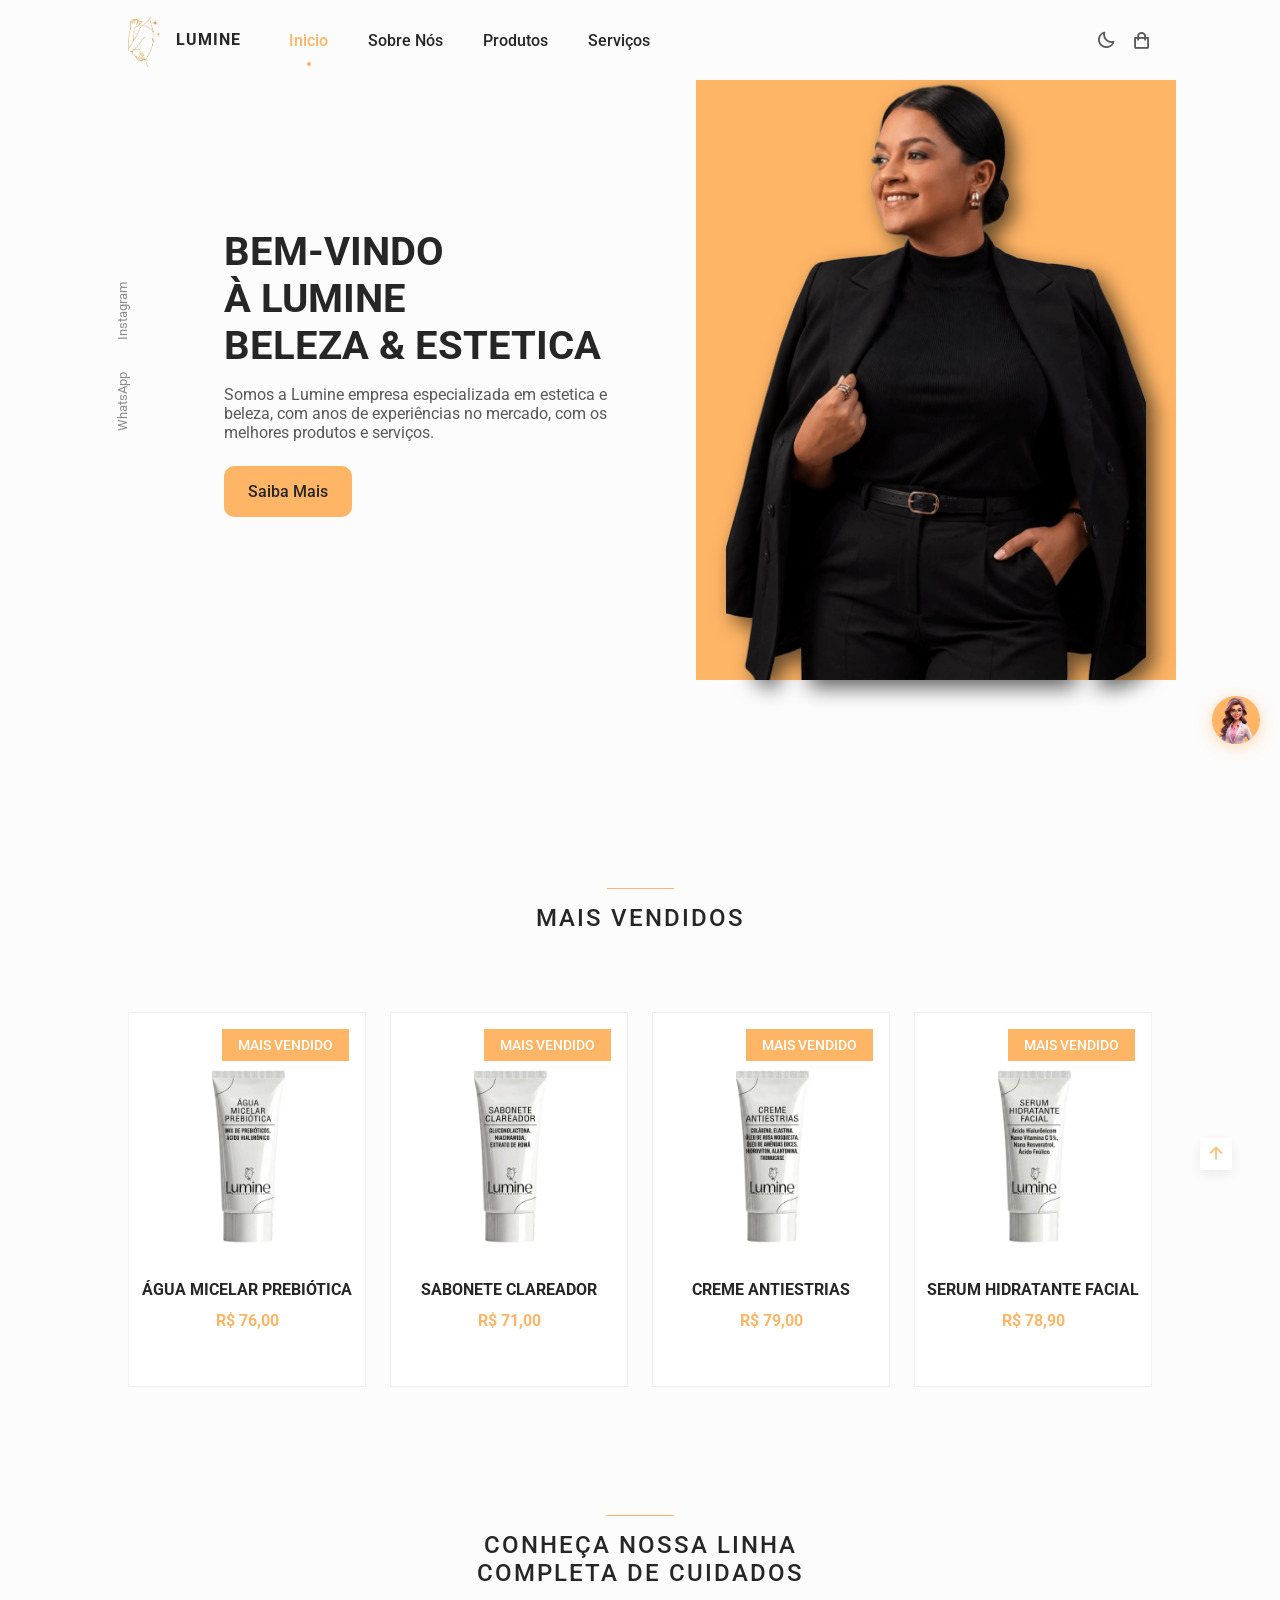
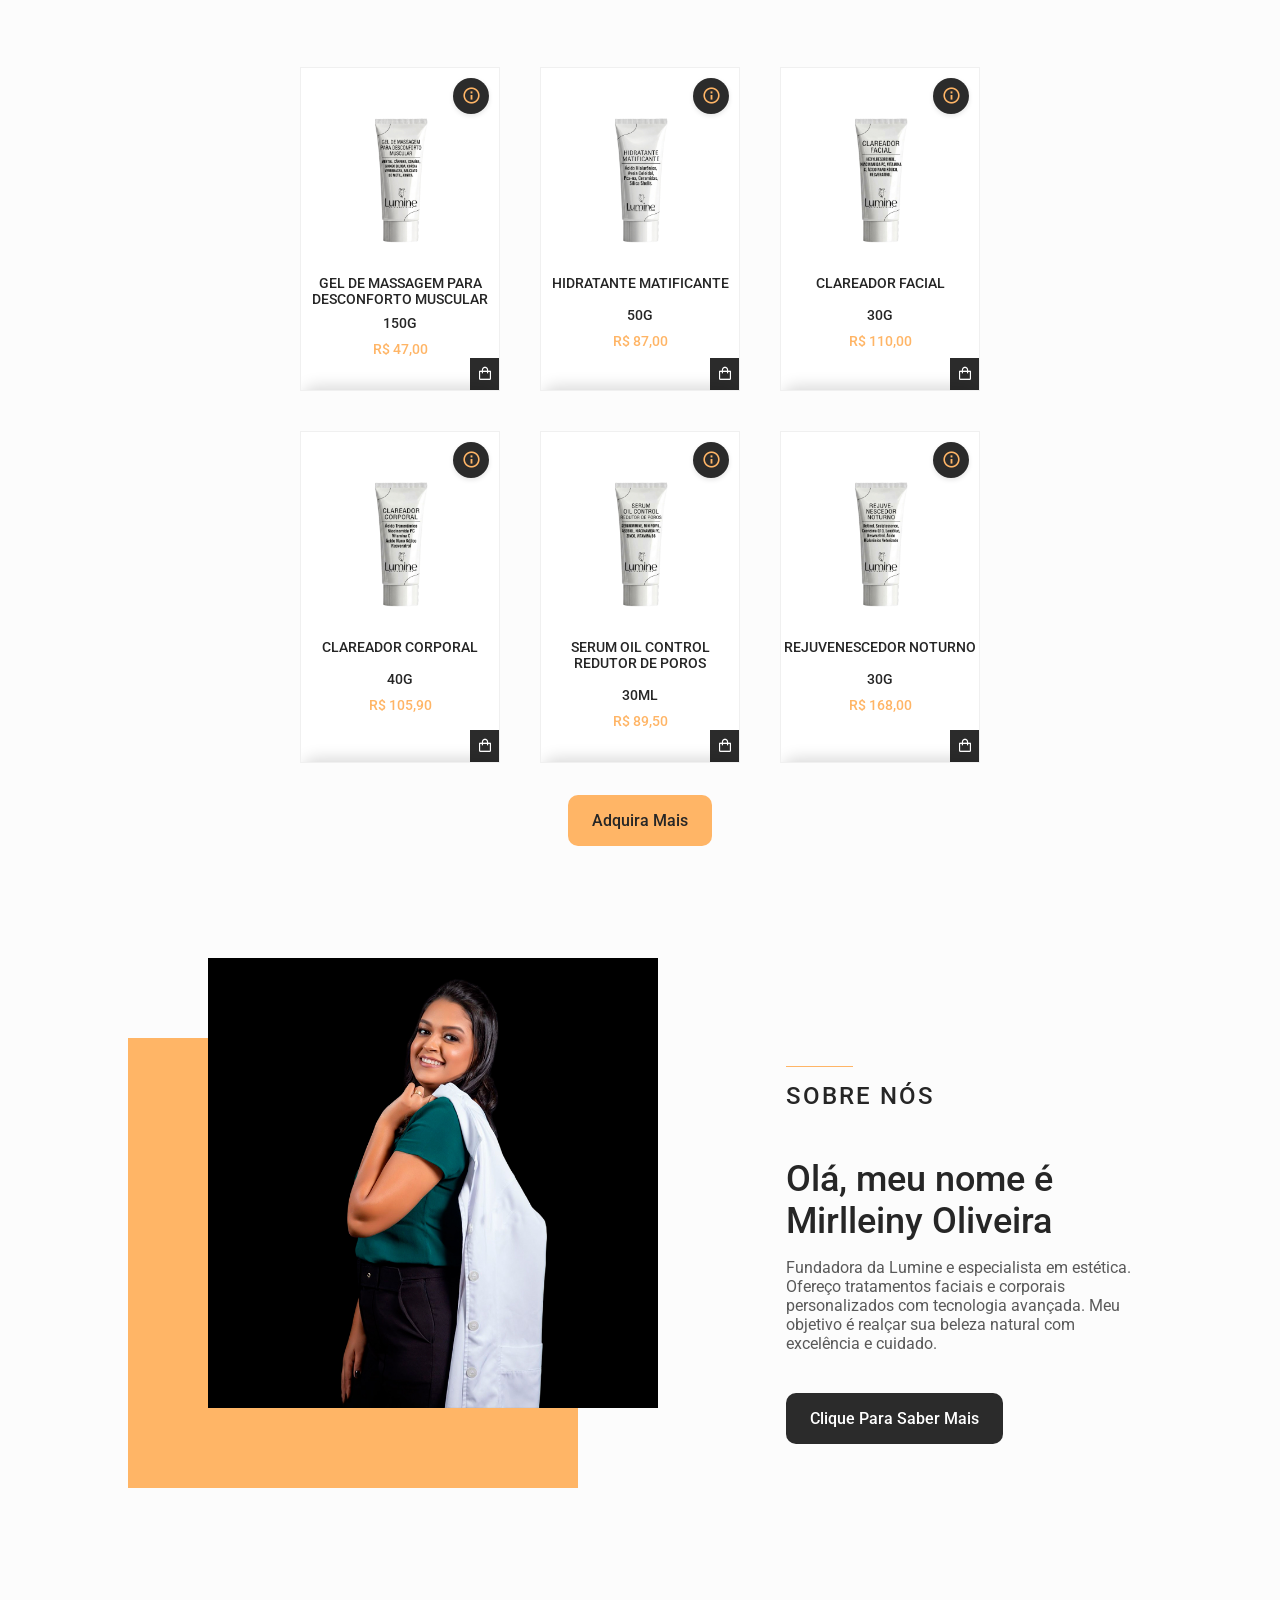
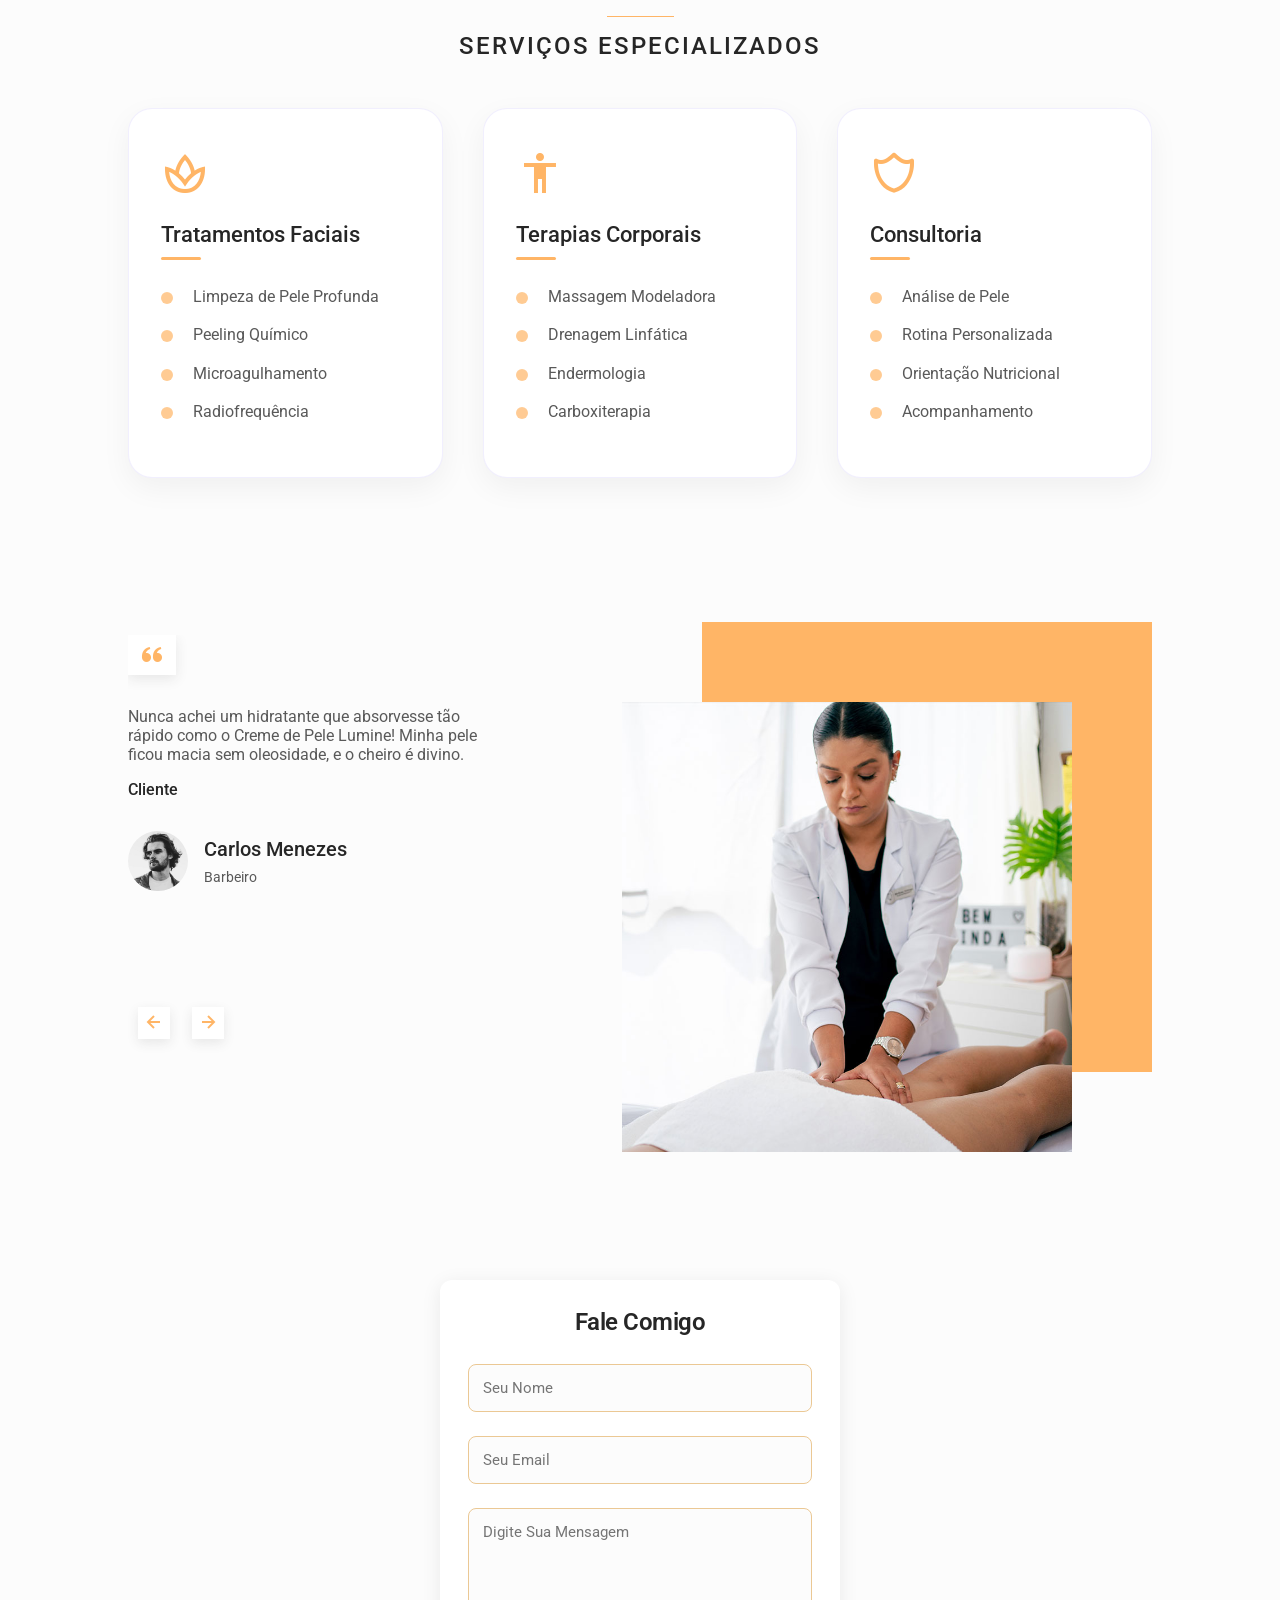
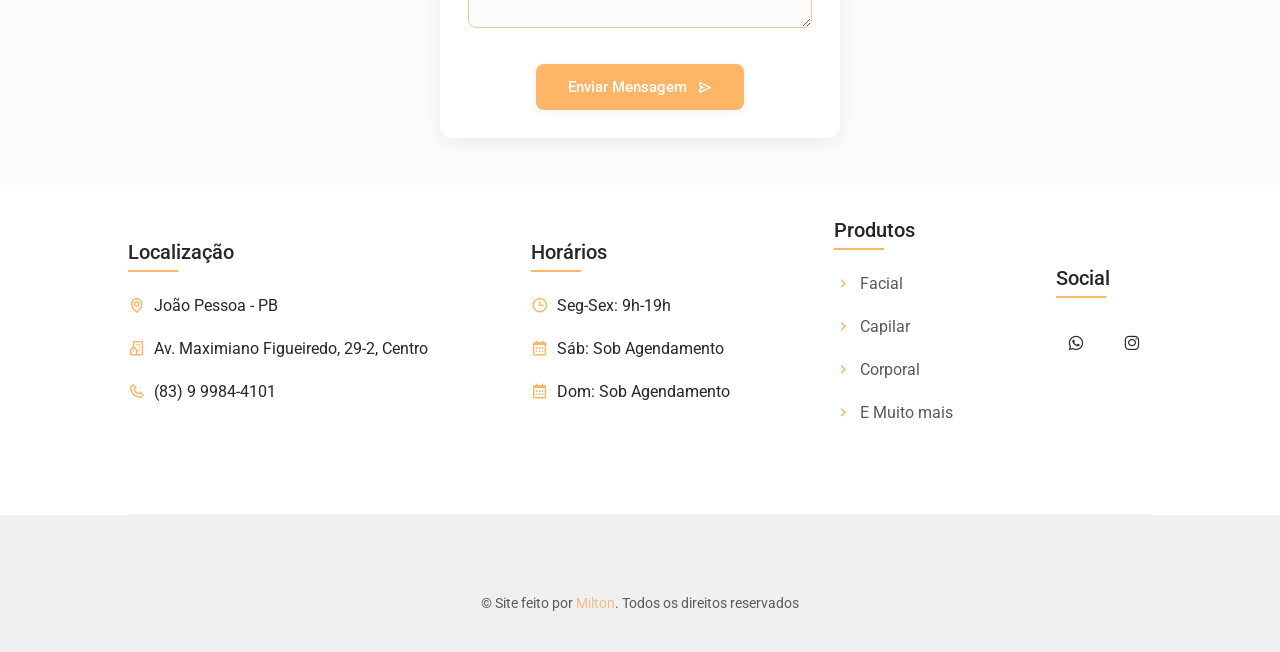
==== commit 2fc3f804: "atualização dos rotulos de : conheça nossos produtos" ====
--- a/index.html
+++ b/index.html
@@ -378,13 +378,13 @@
 
           <article class="products__card section-fade">
             <img
-              src="assets/img/embalagem_1.png"
+              src="assets/img/hidratantematificante.png"
               alt=""
               class="products__img"
             />
 
-            <h3 class="products__title">CeraVe Loção Hidratante</h3>
-            <span class="products__price">R$ 89,90</span>
+            <h3 class="products__title">HIDRATANTE MATIFICANTE <br><br> 50G</h3>
+            <span class="products__price">R$ 87,00</span>
 
             <button class="products__button">
               <i class="bx bx-shopping-bag"></i>
@@ -396,7 +396,8 @@
             <div class="product-info">
               <p>
                 <span class="composicao">COMPOSIÇÃO:</span> <br />
-                Mix de preobióticos, Ácido hialurônico
+                Ácido Hialurôico, Aveia Coloidal, Pca-na, Ceramidas, Sílica
+                Shells.
               </p>
             </div>
             <!-- Fim Botão de informação -->
@@ -404,13 +405,13 @@
 
           <article class="products__card section-fade">
             <img
-              src="assets/img/embalagem_1.png"
+              src="assets/img/CLAREADOR FACIAL.png"
               alt=""
               class="products__img"
             />
 
-            <h3 class="products__title">La Roche-Posay Effaclar</h3>
-            <span class="products__price"> R$ 129,90</span>
+            <h3 class="products__title">CLAREADOR FACIAL <br><br> 30G</h3>
+            <span class="products__price"> R$ 110,00</span>
 
             <button class="products__button">
               <i class="bx bx-shopping-bag"></i>
@@ -422,7 +423,8 @@
             <div class="product-info">
               <p>
                 <span class="composicao">COMPOSIÇÃO:</span> <br />
-                Mix de preobióticos, Ácido hialurônico
+                Hexylresorcinol, Niacinamida PC, Vitamina C, Ácido Nano Kójico,
+                Resveratrol
               </p>
             </div>
             <!-- Fim Botão de informação -->
@@ -430,13 +432,13 @@
 
           <article class="products__card section-fade">
             <img
-              src="assets/img/embalagem_1.png"
+              src="assets/img/CLAREADOR CORPORAL.png"
               alt=""
               class="products__img"
             />
 
-            <h3 class="products__title">Neutrogena Hydro Boost</h3>
-            <span class="products__price"> R$ 79,90</span>
+            <h3 class="products__title">CLAREADOR CORPORAL <br><br> 40G</h3>
+            <span class="products__price"> R$ 105,90</span>
 
             <button class="products__button">
               <i class="bx bx-shopping-bag"></i>
@@ -448,7 +450,9 @@
             <div class="product-info">
              <p>
                 <span class="composicao">COMPOSIÇÃO:</span> <br />
-                Mix de preobióticos, Ácido hialurônico
+                Ácido
+                Tranexâmico, Niacinamida PC, Vitamina C, Ácido Nano Kójico,
+                Resveratrol.
               </p>
             </div>
             <!-- Fim Botão de informação -->
@@ -456,13 +460,13 @@
 
           <article class="products__card section-fade">
             <img
-              src="assets/img/embalagem_1.png"
+              src="assets/img/SERUM OIL CONTROL REDUTOR DE POROS.png"
               alt=""
               class="products__img"
             />
 
-            <h3 class="products__title">Vichy Mineral 89</h3>
-            <span class="products__price">R$ 149,90</span>
+            <h3 class="products__title">SERUM OIL CONTROL REDUTOR DE POROS <br><br> 30ML</h3>
+            <span class="products__price">R$ 89,50</span>
 
             <button class="products__button">
               <i class="bx bx-shopping-bag"></i>
@@ -474,7 +478,8 @@
             <div class="product-info">
               <p>
                 <span class="composicao">COMPOSIÇÃO:</span> <br />
-                Mix de preobióticos, Ácido hialurônico
+                Sebonormine, Miniporyl, Asebiol, Niacinamida PC, Zinco, Vitamina
+                B6
               </p>
             </div>
             <!-- Fim Botão de informação -->
@@ -482,13 +487,13 @@
 
           <article class="products__card section-fade">
             <img
-              src="assets/img/embalagem_1.png"
+              src="assets/img/REJUVENESCEDOR NOTURNO.png"
               alt=""
               class="products__img"
             />
 
-            <h3 class="products__title">Cetaphil Limpador Facial</h3>
-            <span class="products__price">R$ 59,90</span>
+            <h3 class="products__title">REJUVENESCEDOR NOTURNO <br> <br> 30G</h3>
+            <span class="products__price">R$ 168,00</span>
 
             <button class="products__button">
               <i class="bx bx-shopping-bag"></i>
@@ -500,7 +505,8 @@
             <div class="product-info">
               <p>
                 <span class="composicao">COMPOSIÇÃO:</span> <br />
-                Mix de preobióticos, Ácido hialurônico
+                Retinol, Sculptessence, Coenzima Q10, Lanablue, Resveratrol,
+                Ácido Hialurôico Vetorizado
               </p>
             </div>
             <!-- Fim Botão de informação -->
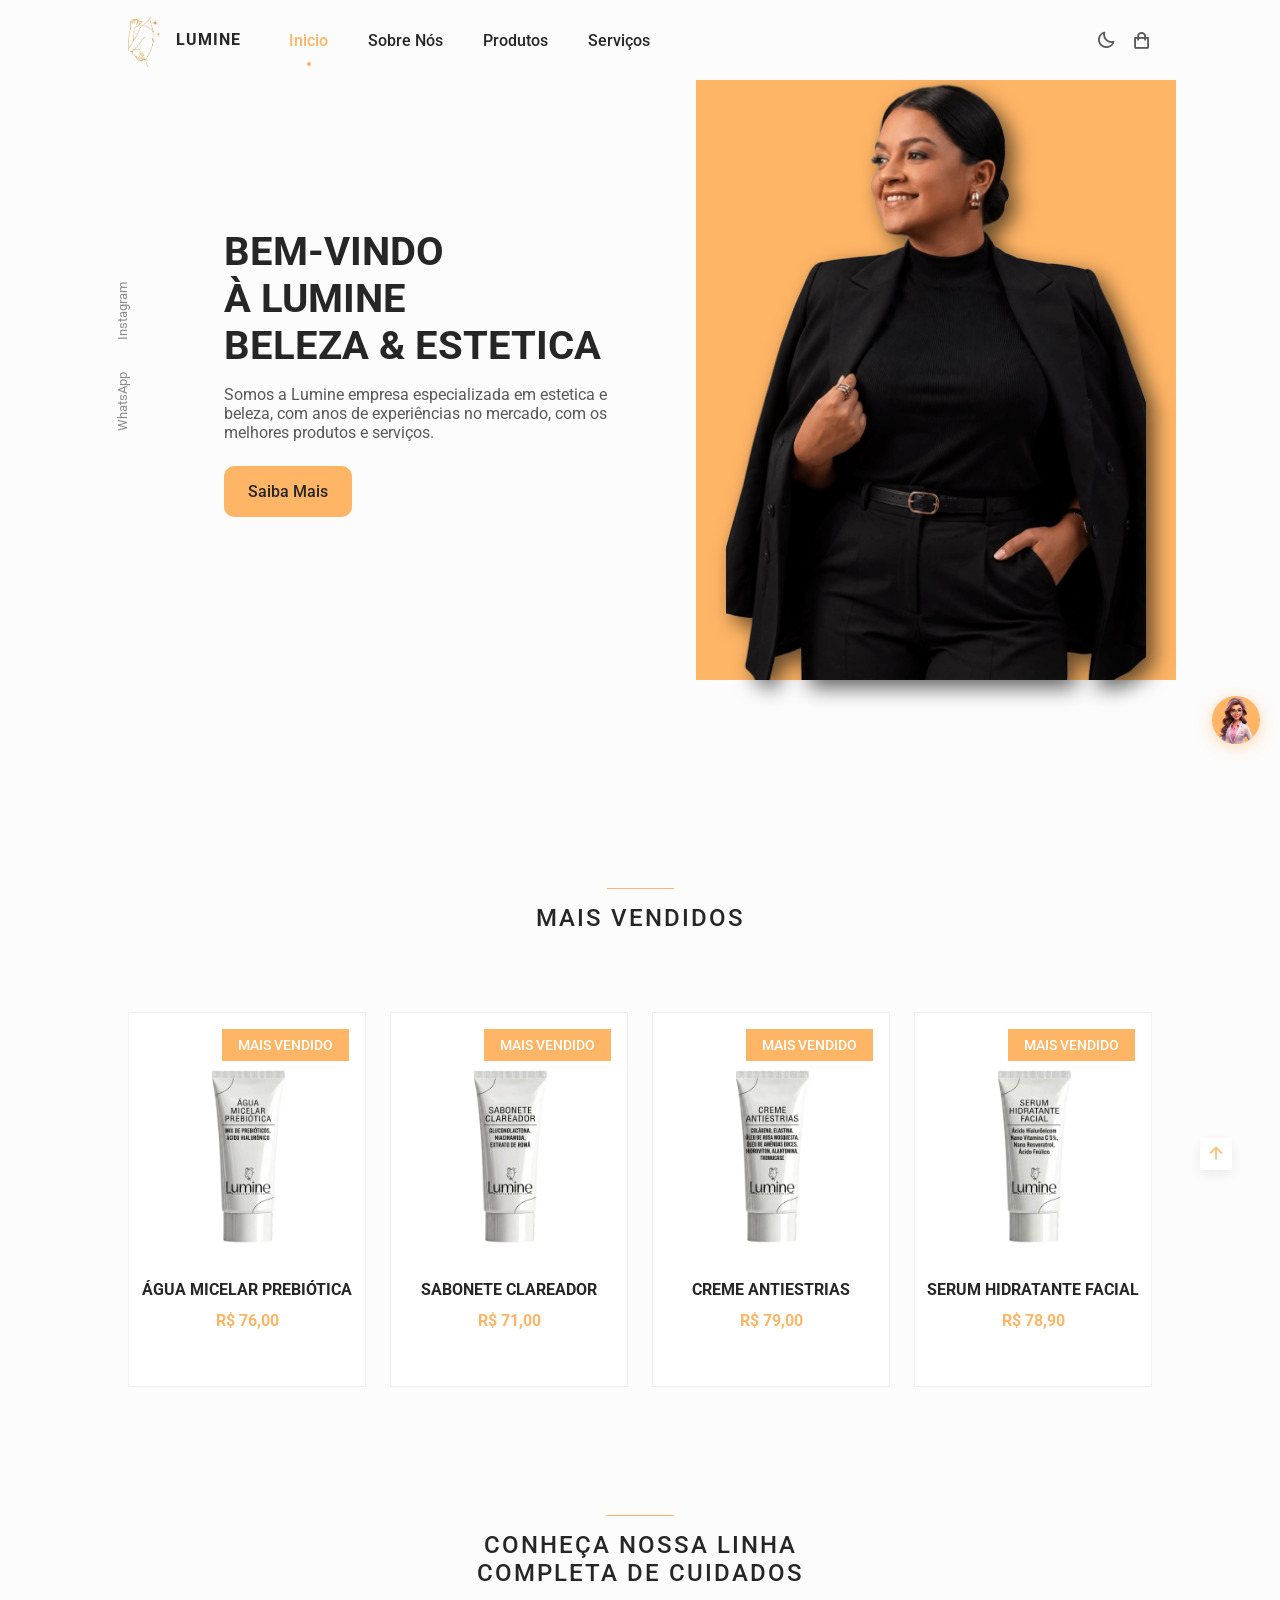
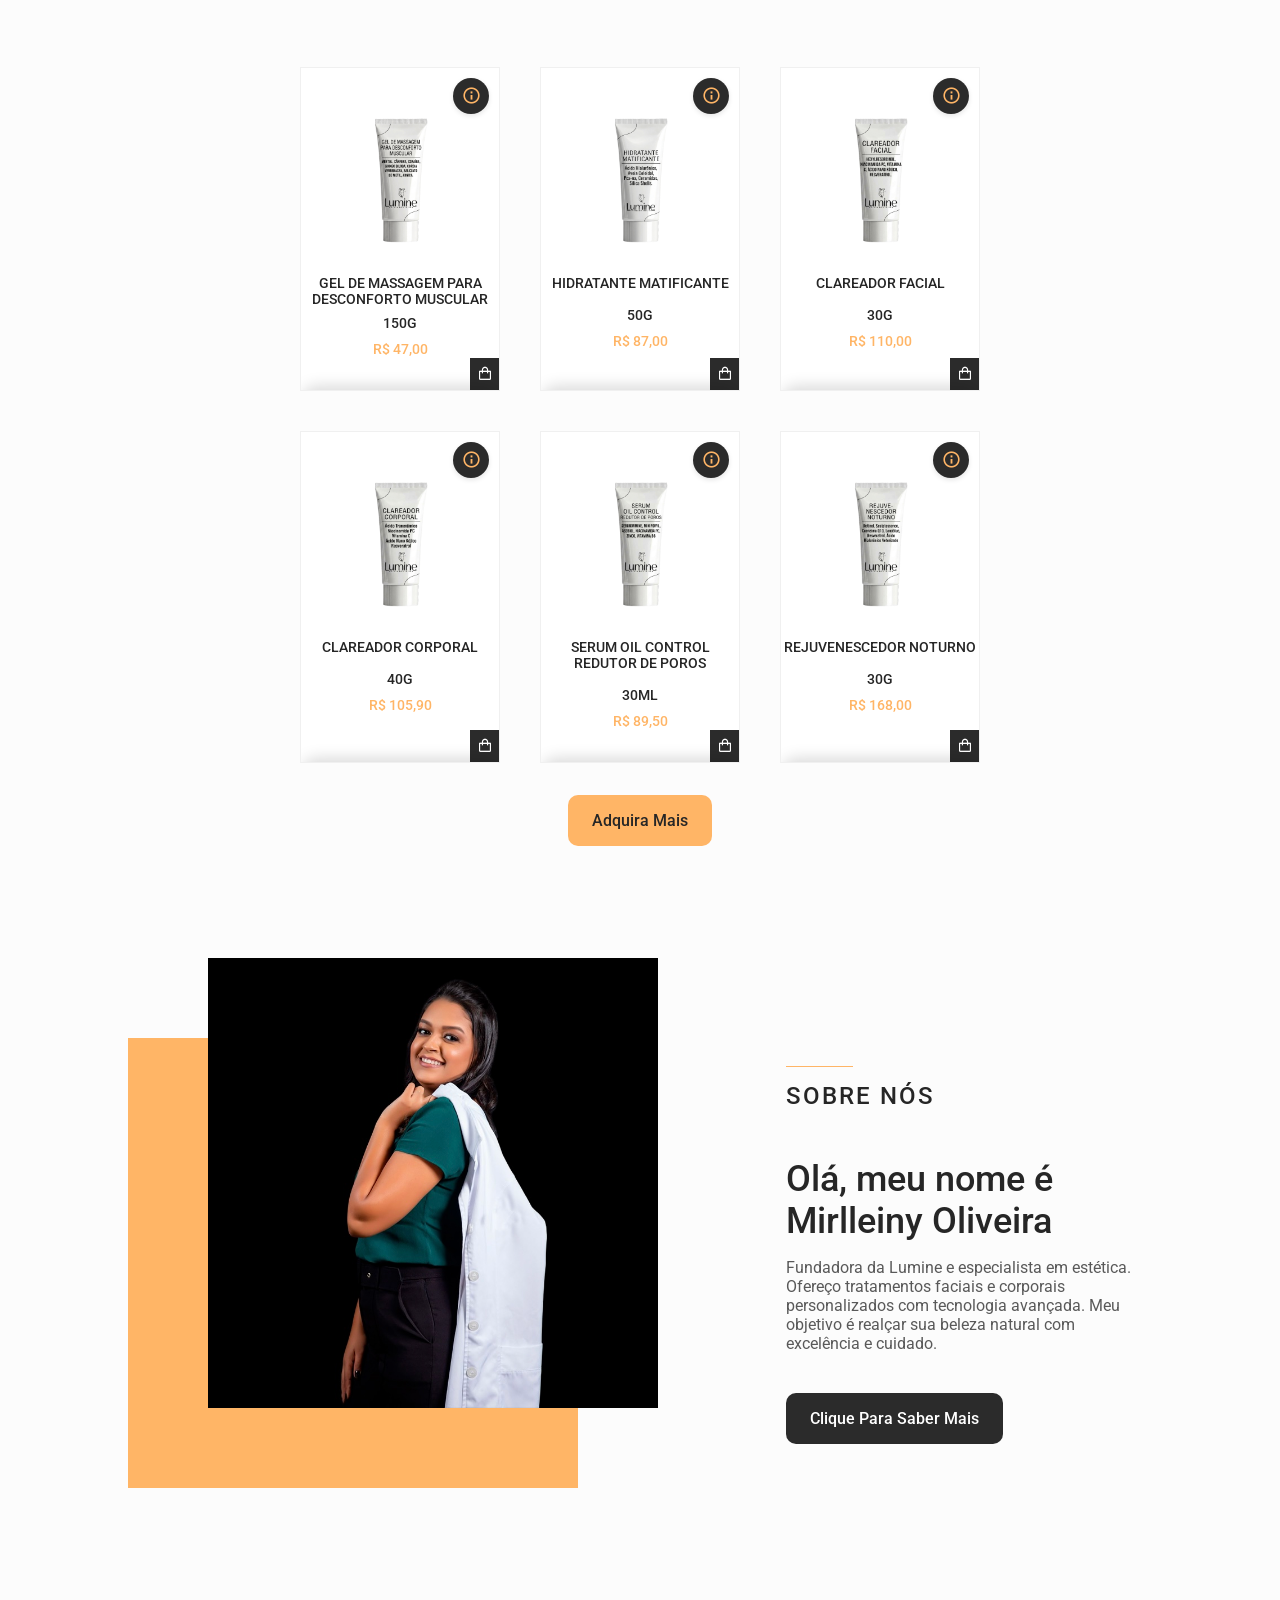
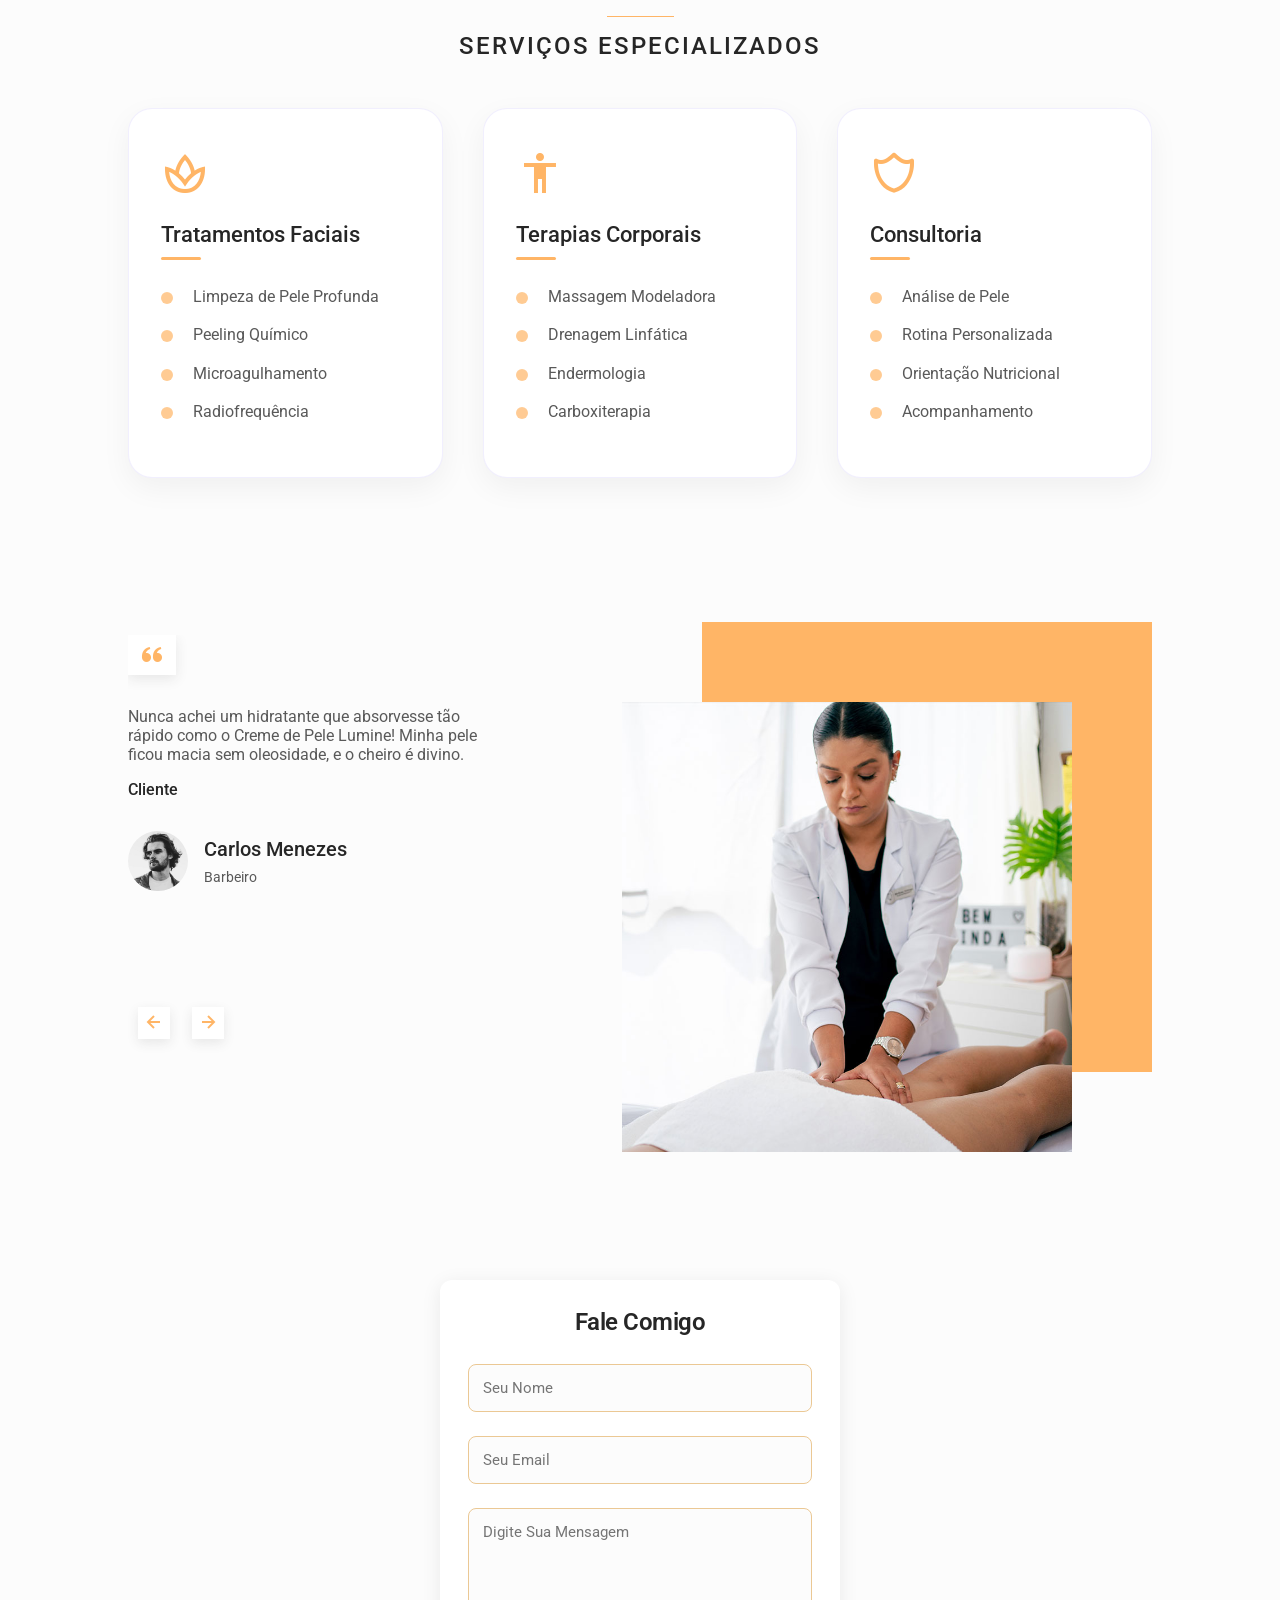
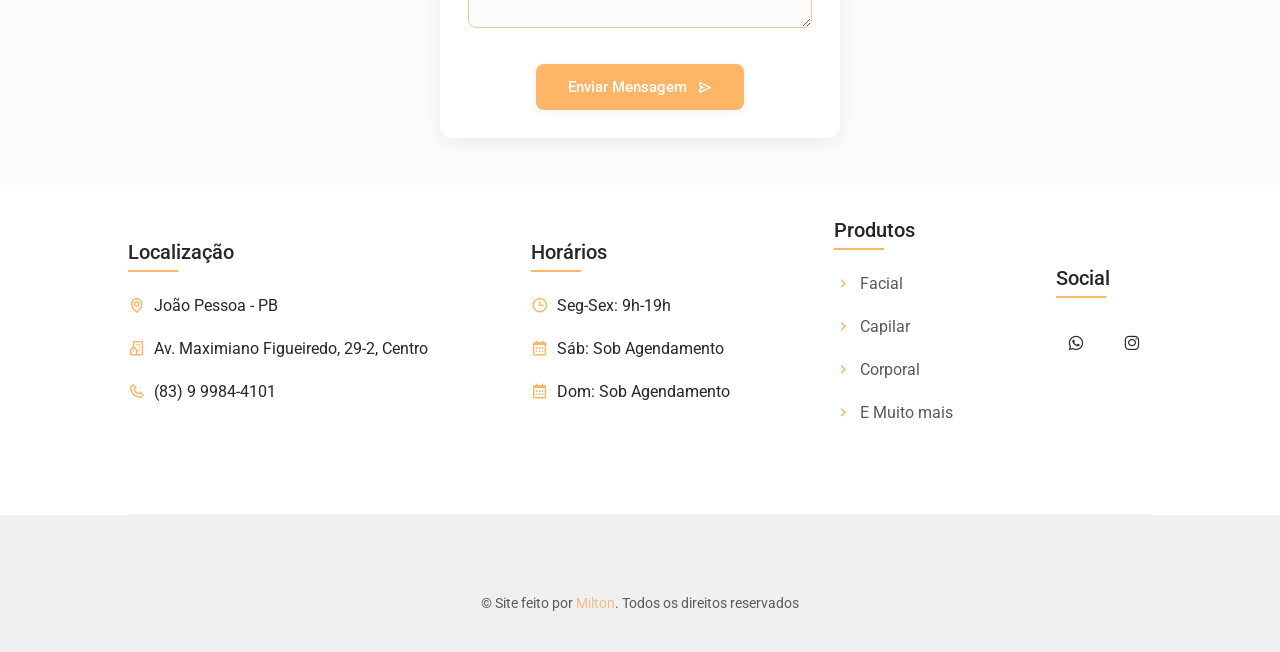
==== commit df91baab: "atualizações das fotos sem ali" ====
--- a/index.html
+++ b/index.html
@@ -546,7 +546,7 @@
           </div>
 
           <div class="story__images section-fade">
-            <img src="assets/img/Mir-foto3.jpg" alt="" class="story__img" />
+            <img src="assets/img/mirleynesemali.jpeg" alt="" class="story__img" />
             <div class="story__square"></div>
           </div>
         </div>
